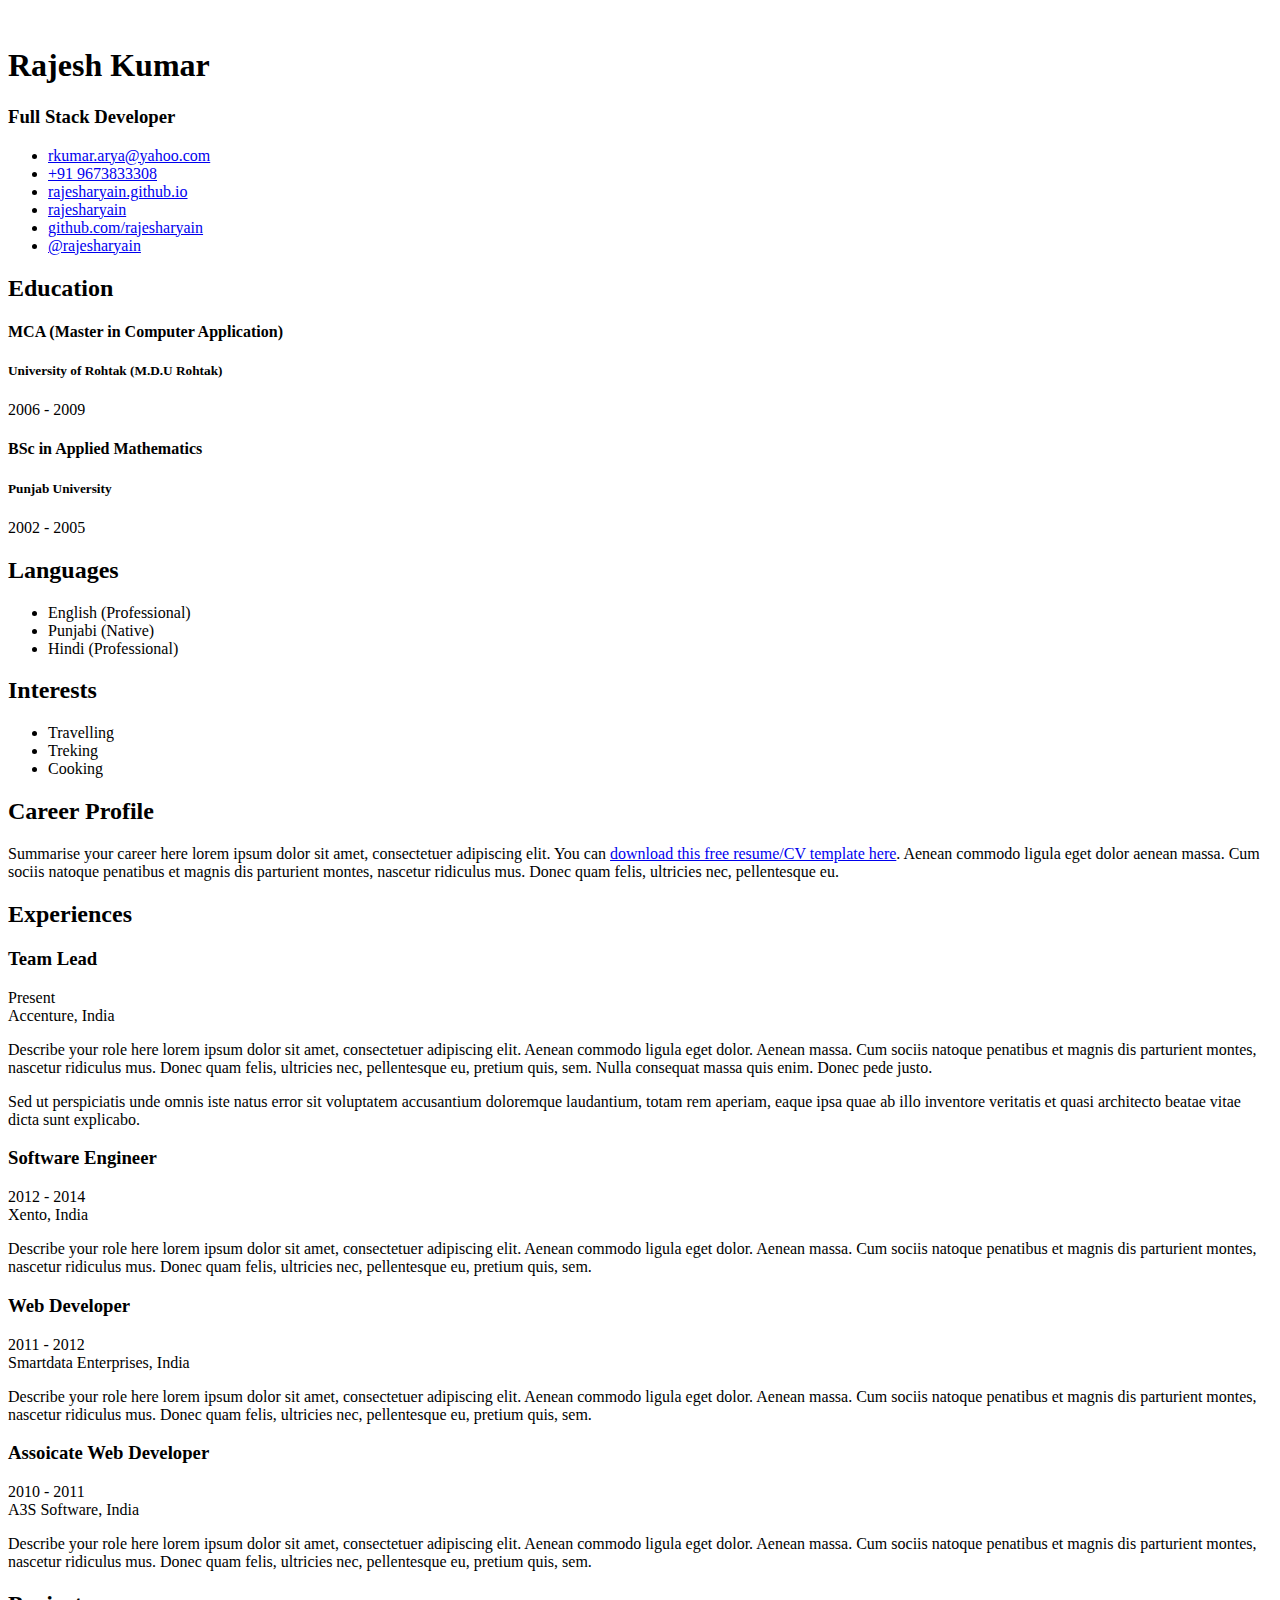
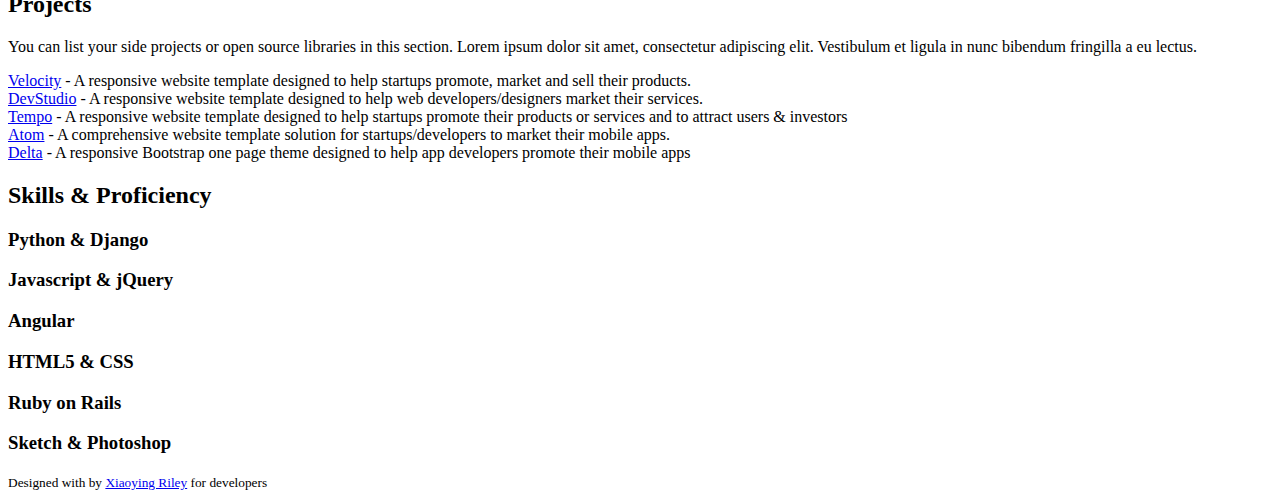
==== index.html @ f0403e8f "Update index.html" ====
<!DOCTYPE html>
<!--[if IE 8]> <html lang="en" class="ie8"> <![endif]-->  
<!--[if IE 9]> <html lang="en" class="ie9"> <![endif]-->  
<!--[if !IE]><!--> <html lang="en"> <!--<![endif]-->  
<head>
    <title>Rajesh Kumar, Resume/CV/Profile</title>
    <!-- Meta -->
    <meta charset="utf-8">
    <meta http-equiv="X-UA-Compatible" content="IE=edge">
    <meta name="viewport" content="width=device-width, initial-scale=1.0">
    <meta name="description" content="Rajesh Kumar Resume/CV Template">
    <meta name="author" content="Xiaoying Riley at 3rd Wave Media">    
    <link rel="shortcut icon" href="favicon.ico">  
    <link href='https://fonts.googleapis.com/css?family=Roboto:400,500,400italic,300italic,300,500italic,700,700italic,900,900italic' rel='stylesheet' type='text/css'>
    <!-- Global CSS -->
    <link rel="stylesheet" href="assets/plugins/bootstrap/css/bootstrap.min.css">   
    <!-- Plugins CSS -->
    <link rel="stylesheet" href="assets/plugins/font-awesome/css/font-awesome.css">
    
    <!-- Theme CSS -->  
    <link id="theme-style" rel="stylesheet" href="assets/css/styles.css">
    <!-- HTML5 shim and Respond.js for IE8 support of HTML5 elements and media queries -->
    <!--[if lt IE 9]>
      <script src="https://oss.maxcdn.com/html5shiv/3.7.2/html5shiv.min.js"></script>
      <script src="https://oss.maxcdn.com/respond/1.4.2/respond.min.js"></script>
    <![endif]-->
</head> 

<body>
    <div class="wrapper">
        <div class="sidebar-wrapper">
            <div class="profile-container">
                <img class="profile" src="assets/images/profile.png" alt="" />
                <h1 class="name">Rajesh Kumar</h1>
                <h3 class="tagline">Full Stack Developer</h3>
            </div><!--//profile-container-->
            
            <div class="contact-container container-block">
                <ul class="list-unstyled contact-list">
                    <li class="email"><i class="fa fa-envelope"></i><a href="mailto: rkumar.arya@yahoomail.com">rkumar.arya@yahoo.com</a></li>
                    <li class="phone"><i class="fa fa-phone"></i><a href="tel:9673833308">+91 9673833308</a></li>
                    <li class="website"><i class="fa fa-globe"></i><a href="https://rajesharyain.github.io/" target="_blank">rajesharyain.github.io</a></li>
                    <li class="linkedin"><i class="fa fa-linkedin"></i><a href="#" target="_blank">rajesharyain</a></li>
                    <li class="github"><i class="fa fa-github"></i><a href="#" target="_blank">github.com/rajesharyain</a></li>
                    <li class="twitter"><i class="fa fa-twitter"></i><a href="#" target="_blank">@rajesharyain</a></li>
                </ul>
            </div><!--//contact-container-->
            <div class="education-container container-block">
                <h2 class="container-block-title">Education</h2>
                <div class="item">
                    <h4 class="degree">MCA (Master in Computer Application)</h4>
                    <h5 class="meta">University of Rohtak (M.D.U Rohtak)</h5>
                    <div class="time">2006 - 2009</div>
                </div><!--//item-->
                <div class="item">
                    <h4 class="degree">BSc in Applied Mathematics</h4>
                    <h5 class="meta">Punjab University</h5>
                    <div class="time">2002 - 2005</div>
                </div><!--//item-->
            </div><!--//education-container-->
            
            <div class="languages-container container-block">
                <h2 class="container-block-title">Languages</h2>
                <ul class="list-unstyled interests-list">
                    <li>English <span class="lang-desc">(Professional)</span></li>
                    <li>Punjabi <span class="lang-desc">(Native)</span></li>
                    <li>Hindi <span class="lang-desc">(Professional)</span></li>
                </ul>
            </div><!--//interests-->
            
            <div class="interests-container container-block">
                <h2 class="container-block-title">Interests</h2>
                <ul class="list-unstyled interests-list">
                    <li>Travelling</li>
                    <li>Treking</li>
                    <li>Cooking</li>
                </ul>
            </div><!--//interests-->
            
        </div><!--//sidebar-wrapper-->
        
        <div class="main-wrapper">
            
            <section class="section summary-section">
                <h2 class="section-title"><i class="fa fa-user"></i>Career Profile</h2>
                <div class="summary">
                    <p>Summarise your career here lorem ipsum dolor sit amet, consectetuer adipiscing elit. You can <a href="http://themes.3rdwavemedia.com/website-templates/orbit-free-resume-cv-template-for-developers/" target="_blank">download this free resume/CV template here</a>. Aenean commodo ligula eget dolor aenean massa. Cum sociis natoque penatibus et magnis dis parturient montes, nascetur ridiculus mus. Donec quam felis, ultricies nec, pellentesque eu.</p>
                </div><!--//summary-->
            </section><!--//section-->
            
            <section class="section experiences-section">
                <h2 class="section-title"><i class="fa fa-briefcase"></i>Experiences</h2>
                
                <div class="item">
                    <div class="meta">
                        <div class="upper-row">
                            <h3 class="job-title">Team Lead</h3>
                            <div class="time"> Present</div>
                        </div><!--//upper-row-->
                        <div class="company">Accenture, India</div>
                    </div><!--//meta-->
                    <div class="details">
                        <p>Describe your role here lorem ipsum dolor sit amet, consectetuer adipiscing elit. Aenean commodo ligula eget dolor. Aenean massa. Cum sociis natoque penatibus et magnis dis parturient montes, nascetur ridiculus mus. Donec quam felis, ultricies nec, pellentesque eu, pretium quis, sem. Nulla consequat massa quis enim. Donec pede justo.</p>  
                        <p>Sed ut perspiciatis unde omnis iste natus error sit voluptatem accusantium doloremque laudantium, totam rem aperiam, eaque ipsa quae ab illo inventore veritatis et quasi architecto beatae vitae dicta sunt explicabo. </p>
                    </div><!--//details-->
                </div><!--//item-->
                
                <div class="item">
                    <div class="meta">
                        <div class="upper-row">
                            <h3 class="job-title">Software Engineer</h3>
                            <div class="time">2012 - 2014</div>
                        </div><!--//upper-row-->
                        <div class="company">Xento, India</div>
                    </div><!--//meta-->
                    <div class="details">
                        <p>Describe your role here lorem ipsum dolor sit amet, consectetuer adipiscing elit. Aenean commodo ligula eget dolor. Aenean massa. Cum sociis natoque penatibus et magnis dis parturient montes, nascetur ridiculus mus. Donec quam felis, ultricies nec, pellentesque eu, pretium quis, sem.</p>  
                        
                    </div><!--//details-->
                </div><!--//item-->
                
                <div class="item">
                    <div class="meta">
                        <div class="upper-row">
                            <h3 class="job-title">Web Developer</h3>
                            <div class="time">2011 - 2012</div>
                        </div><!--//upper-row-->
                        <div class="company">Smartdata Enterprises, India</div>
                    </div><!--//meta-->
                    <div class="details">
                        <p>Describe your role here lorem ipsum dolor sit amet, consectetuer adipiscing elit. Aenean commodo ligula eget dolor. Aenean massa. Cum sociis natoque penatibus et magnis dis parturient montes, nascetur ridiculus mus. Donec quam felis, ultricies nec, pellentesque eu, pretium quis, sem.</p>  
                    </div><!--//details-->
                </div><!--//item-->
                
                <div class="item">
                    <div class="meta">
                        <div class="upper-row">
                            <h3 class="job-title">Assoicate Web Developer</h3>
                            <div class="time">2010 - 2011</div>
                        </div><!--//upper-row-->
                        <div class="company">A3S Software, India</div>
                    </div><!--//meta-->
                    <div class="details">
                        <p>Describe your role here lorem ipsum dolor sit amet, consectetuer adipiscing elit. Aenean commodo ligula eget dolor. Aenean massa. Cum sociis natoque penatibus et magnis dis parturient montes, nascetur ridiculus mus. Donec quam felis, ultricies nec, pellentesque eu, pretium quis, sem.</p>  
                    </div><!--//details-->
                </div><!--//item-->
                
            </section><!--//section-->
            
            <section class="section projects-section">
                <h2 class="section-title"><i class="fa fa-archive"></i>Projects</h2>
                <div class="intro">
                    <p>You can list your side projects or open source libraries in this section. Lorem ipsum dolor sit amet, consectetur adipiscing elit. Vestibulum et ligula in nunc bibendum fringilla a eu lectus.</p>
                </div><!--//intro-->
                <div class="item">
                    <span class="project-title"><a href="#hook">Velocity</a></span> - <span class="project-tagline">A responsive website template designed to help startups promote, market and sell their products.</span>
                    
                </div><!--//item-->
                <div class="item">
                    <span class="project-title"><a href="http://themes.3rdwavemedia.com/website-templates/responsive-bootstrap-theme-web-development-agencies-devstudio/" target="_blank">DevStudio</a></span> - 
                    <span class="project-tagline">A responsive website template designed to help web developers/designers market their services. </span>
                </div><!--//item-->
                <div class="item">
                    <span class="project-title"><a href="http://themes.3rdwavemedia.com/website-templates/responsive-bootstrap-theme-for-startups-tempo/" target="_blank">Tempo</a></span> - <span class="project-tagline">A responsive website template designed to help startups promote their products or services and to attract users &amp; investors</span>
                </div><!--//item-->
                <div class="item">
                    <span class="project-title"><a href="hhttp://themes.3rdwavemedia.com/website-templates/responsive-bootstrap-theme-mobile-apps-atom/" target="_blank">Atom</a></span> - <span class="project-tagline">A comprehensive website template solution for startups/developers to market their mobile apps. </span>
                </div><!--//item-->
                <div class="item">
                    <span class="project-title"><a href="http://themes.3rdwavemedia.com/website-templates/responsive-bootstrap-theme-for-mobile-apps-delta/" target="_blank">Delta</a></span> - <span class="project-tagline">A responsive Bootstrap one page theme designed to help app developers promote their mobile apps</span>
                </div><!--//item-->
            </section><!--//section-->
            
            <section class="skills-section section">
                <h2 class="section-title"><i class="fa fa-rocket"></i>Skills &amp; Proficiency</h2>
                <div class="skillset">        
                    <div class="item">
                        <h3 class="level-title">Python &amp; Django</h3>
                        <div class="level-bar">
                            <div class="level-bar-inner" data-level="98%">
                            </div>                                      
                        </div><!--//level-bar-->                                 
                    </div><!--//item-->
                    
                    <div class="item">
                        <h3 class="level-title">Javascript &amp; jQuery</h3>
                        <div class="level-bar">
                            <div class="level-bar-inner" data-level="98%">
                            </div>                                      
                        </div><!--//level-bar-->                                 
                    </div><!--//item-->
                    
                    <div class="item">
                        <h3 class="level-title">Angular</h3>
                        <div class="level-bar">
                            <div class="level-bar-inner" data-level="98%">
                            </div>                                      
                        </div><!--//level-bar-->                                 
                    </div><!--//item-->
                    
                    
                    <div class="item">
                        <h3 class="level-title">HTML5 &amp; CSS</h3>
                        <div class="level-bar">
                            <div class="level-bar-inner" data-level="95%">
                            </div>                                      
                        </div><!--//level-bar-->                                 
                    </div><!--//item-->
                    
                    <div class="item">
                        <h3 class="level-title">Ruby on Rails</h3>
                        <div class="level-bar">
                            <div class="level-bar-inner" data-level="85%">
                            </div>                                      
                        </div><!--//level-bar-->                                 
                    </div><!--//item-->
                    
                    <div class="item">
                        <h3 class="level-title">Sketch &amp; Photoshop</h3>
                        <div class="level-bar">
                            <div class="level-bar-inner" data-level="60%">
                            </div>                                      
                        </div><!--//level-bar-->                                 
                    </div><!--//item-->
                    
                </div>  
            </section><!--//skills-section-->
            
        </div><!--//main-body-->
    </div>
 
    <footer class="footer">
        <div class="text-center">
                <!--/* This template is released under the Creative Commons Attribution 3.0 License. Please keep the attribution link below when using for your own project. Thank you for your support. :) If you'd like to use the template without the attribution, you can check out other license options via our website: themes.3rdwavemedia.com */-->
                <small class="copyright">Designed with <i class="fa fa-heart"></i> by <a href="http://themes.3rdwavemedia.com" target="_blank">Xiaoying Riley</a> for developers</small>
        </div><!--//container-->
    </footer><!--//footer-->
 
    <!-- Javascript -->          
    <script type="text/javascript" src="assets/plugins/jquery-1.11.3.min.js"></script>
    <script type="text/javascript" src="assets/plugins/bootstrap/js/bootstrap.min.js"></script>    
    <!-- custom js -->
    <script type="text/javascript" src="assets/js/main.js"></script>            
</body>
</html>
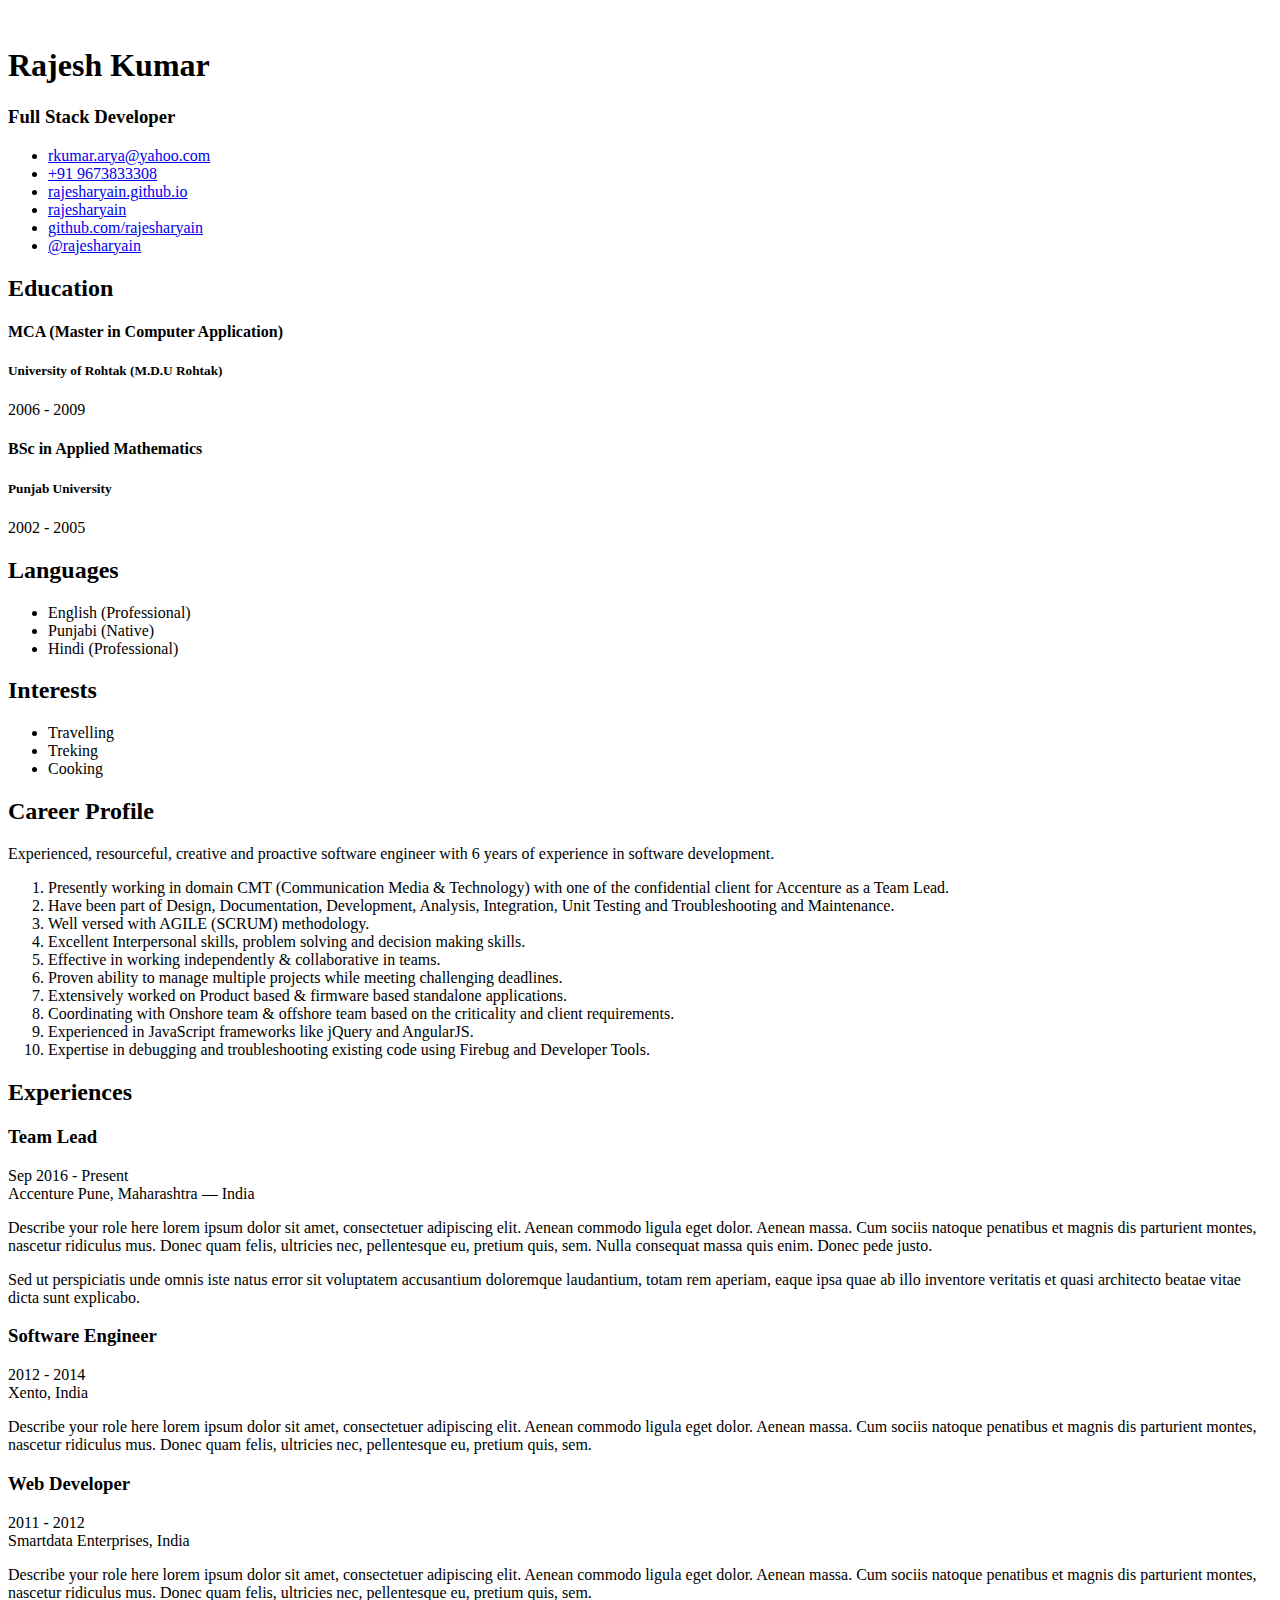
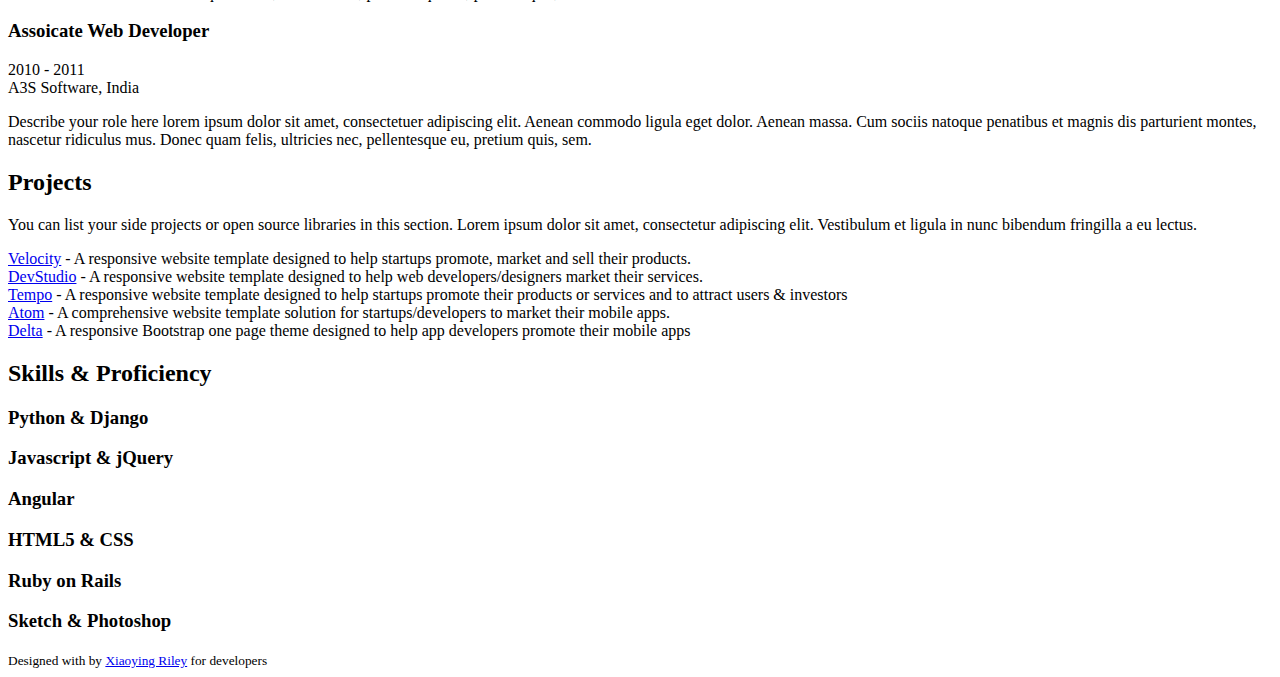
==== commit 9cbd6c3e: "Update index.html" ====
--- a/index.html
+++ b/index.html
@@ -84,7 +84,22 @@
             <section class="section summary-section">
                 <h2 class="section-title"><i class="fa fa-user"></i>Career Profile</h2>
                 <div class="summary">
-                    <p>Summarise your career here lorem ipsum dolor sit amet, consectetuer adipiscing elit. You can <a href="http://themes.3rdwavemedia.com/website-templates/orbit-free-resume-cv-template-for-developers/" target="_blank">download this free resume/CV template here</a>. Aenean commodo ligula eget dolor aenean massa. Cum sociis natoque penatibus et magnis dis parturient montes, nascetur ridiculus mus. Donec quam felis, ultricies nec, pellentesque eu.</p>
+                    <p>Experienced, resourceful, creative and proactive software engineer with 6 years of experience in software development.</p>
+                    <ol>
+                        
+                       <li> Presently working in domain CMT (Communication Media & Technology) with one of the confidential client for Accenture as a Team Lead.</li>
+                        <li>Have been part of Design, Documentation, Development, Analysis, Integration, Unit Testing and Troubleshooting and Maintenance.</li>
+                        <li>Well versed with AGILE (SCRUM) methodology.</li>
+                        <li>Excellent Interpersonal skills, problem solving and decision making skills.</li>
+                        <li>Effective in working independently & collaborative in teams.</li>
+                        <li>Proven ability to manage multiple projects while meeting challenging deadlines.</li>
+                        <li>Extensively worked on Product based & firmware based standalone applications.</li>
+                        <li>Coordinating with Onshore team & offshore team based on the criticality and client requirements.</li>
+                        <li>Experienced in JavaScript frameworks like jQuery and AngularJS.</li>
+                        <li>Expertise in debugging and troubleshooting existing code using Firebug and Developer Tools.</li>
+
+                    </ol>
+                    
                 </div><!--//summary-->
             </section><!--//section-->
             
@@ -95,9 +110,9 @@
                     <div class="meta">
                         <div class="upper-row">
                             <h3 class="job-title">Team Lead</h3>
-                            <div class="time"> Present</div>
-                        </div><!--//upper-row-->
-                        <div class="company">Accenture, India</div>
+                            <div class="time"> Sep 2016 - Present</div>
+                        </div><!--//upper-row-->
+                        <div class="company">Accenture Pune, Maharashtra — India</div>
                     </div><!--//meta-->
                     <div class="details">
                         <p>Describe your role here lorem ipsum dolor sit amet, consectetuer adipiscing elit. Aenean commodo ligula eget dolor. Aenean massa. Cum sociis natoque penatibus et magnis dis parturient montes, nascetur ridiculus mus. Donec quam felis, ultricies nec, pellentesque eu, pretium quis, sem. Nulla consequat massa quis enim. Donec pede justo.</p>  
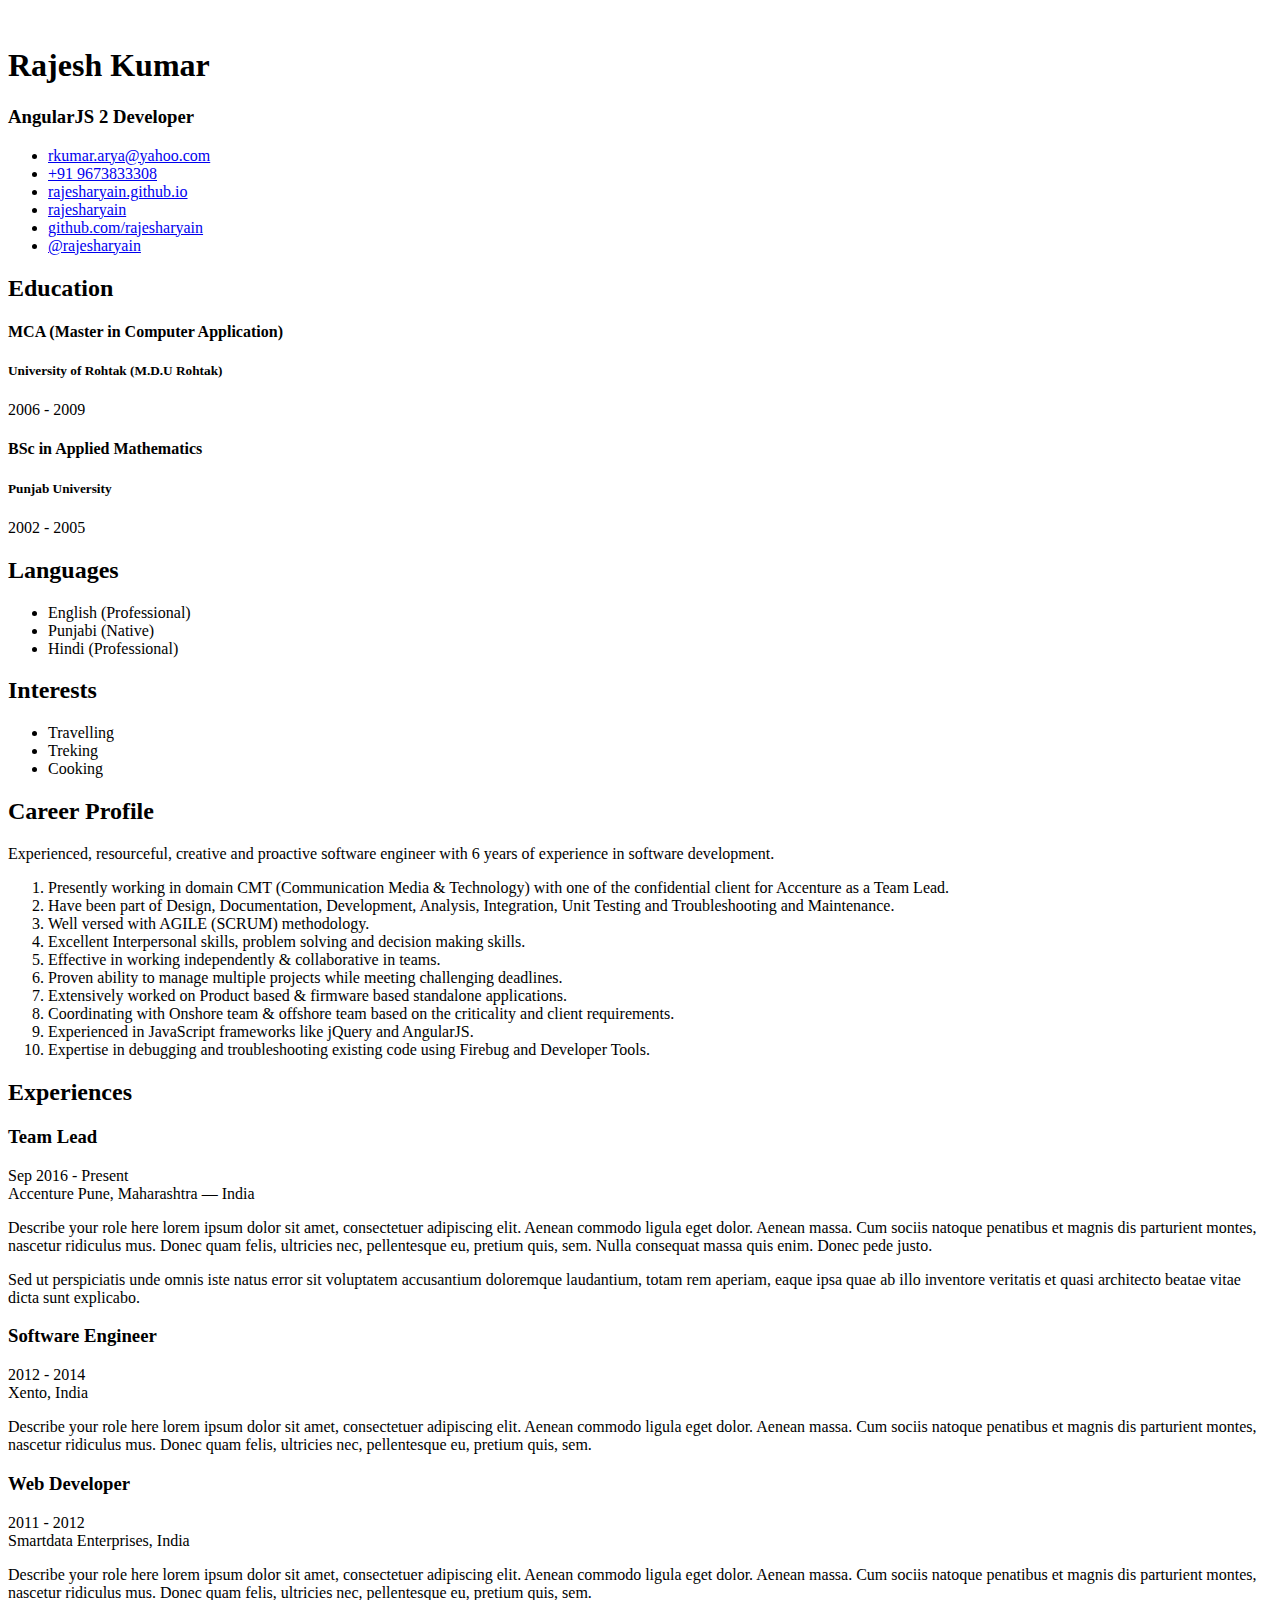
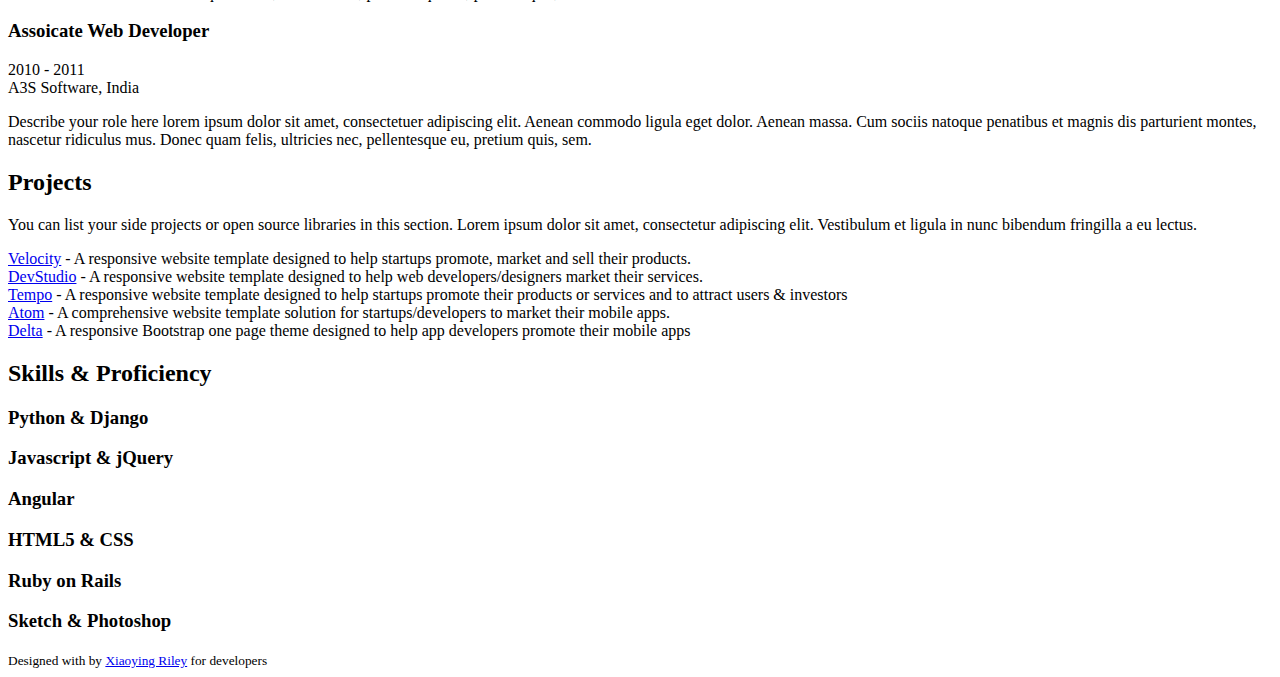
==== commit cda3c463: "first commit" ====
--- a/index.html
+++ b/index.html
@@ -32,7 +32,7 @@
             <div class="profile-container">
                 <img class="profile" src="assets/images/profile.png" alt="" />
                 <h1 class="name">Rajesh Kumar</h1>
-                <h3 class="tagline">Full Stack Developer</h3>
+                <h3 class="tagline">AngularJS 2 Developer</h3>
             </div><!--//profile-container-->
             
             <div class="contact-container container-block">
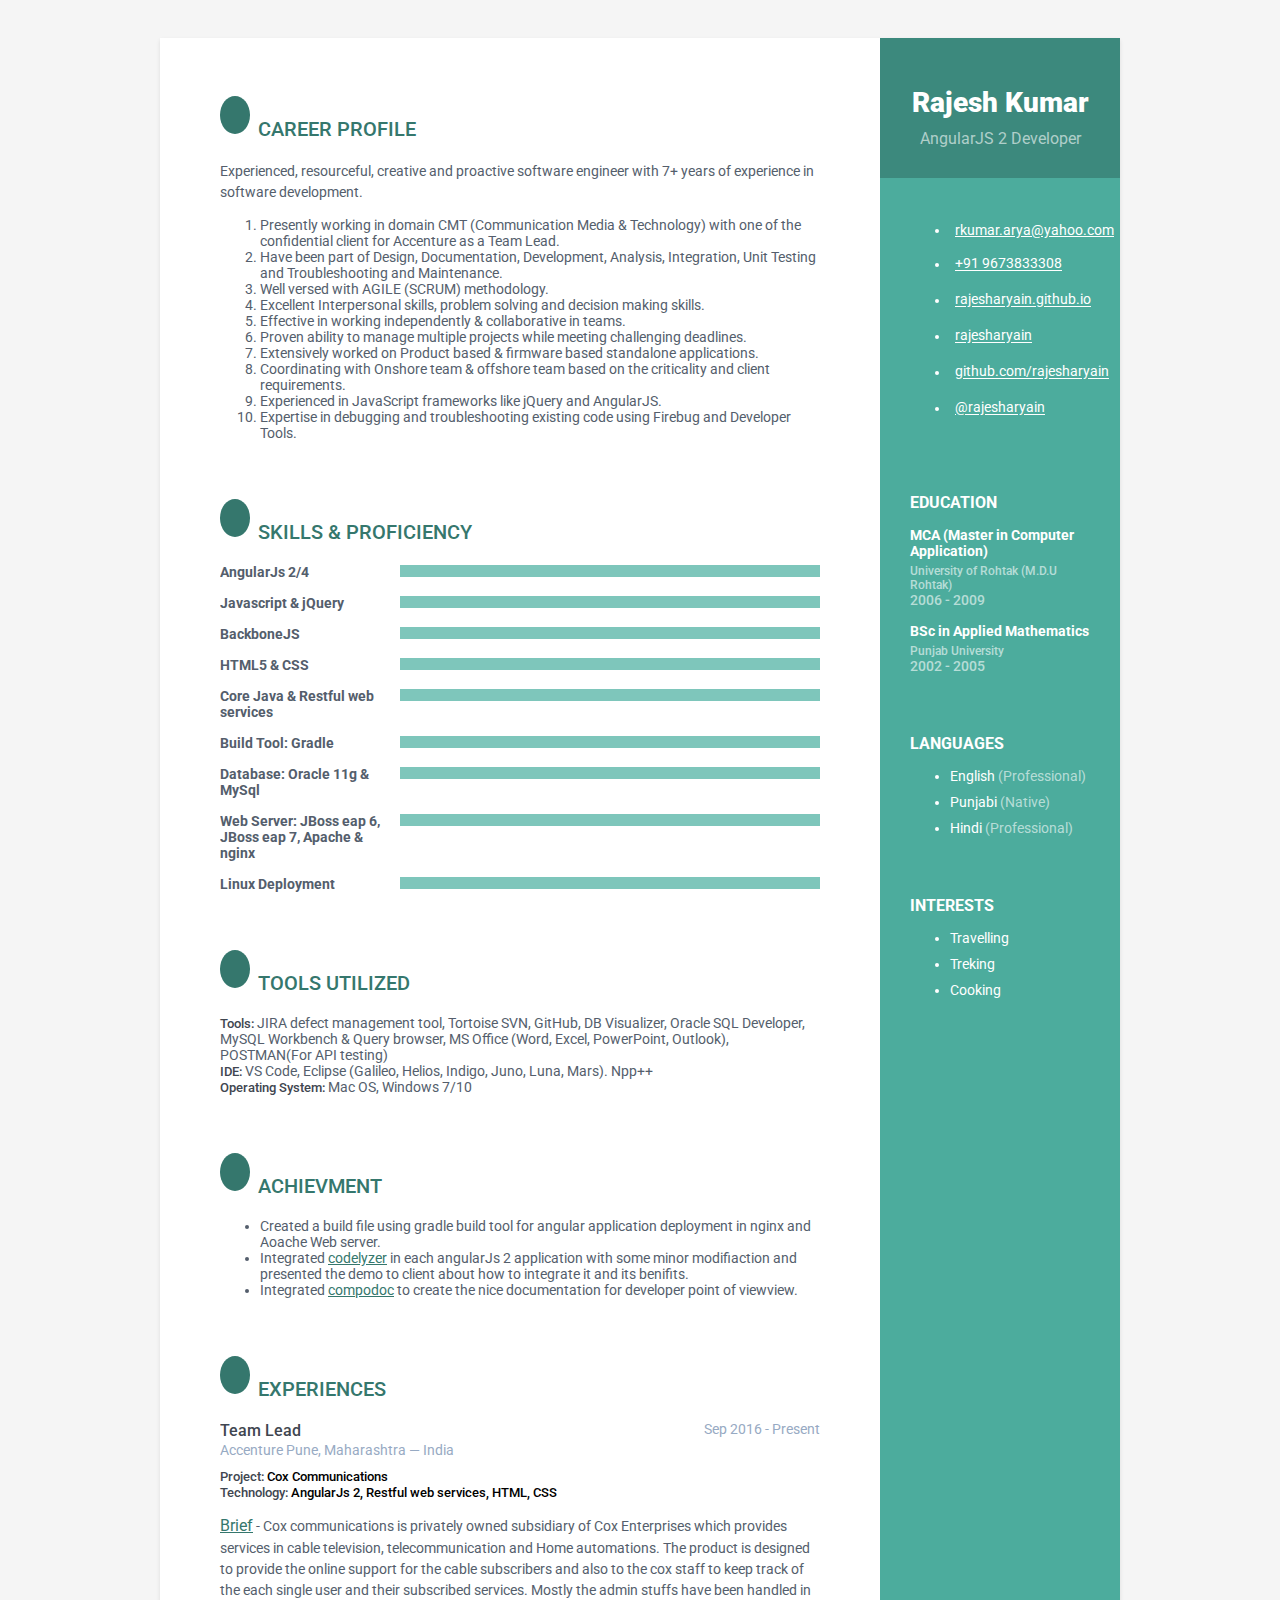
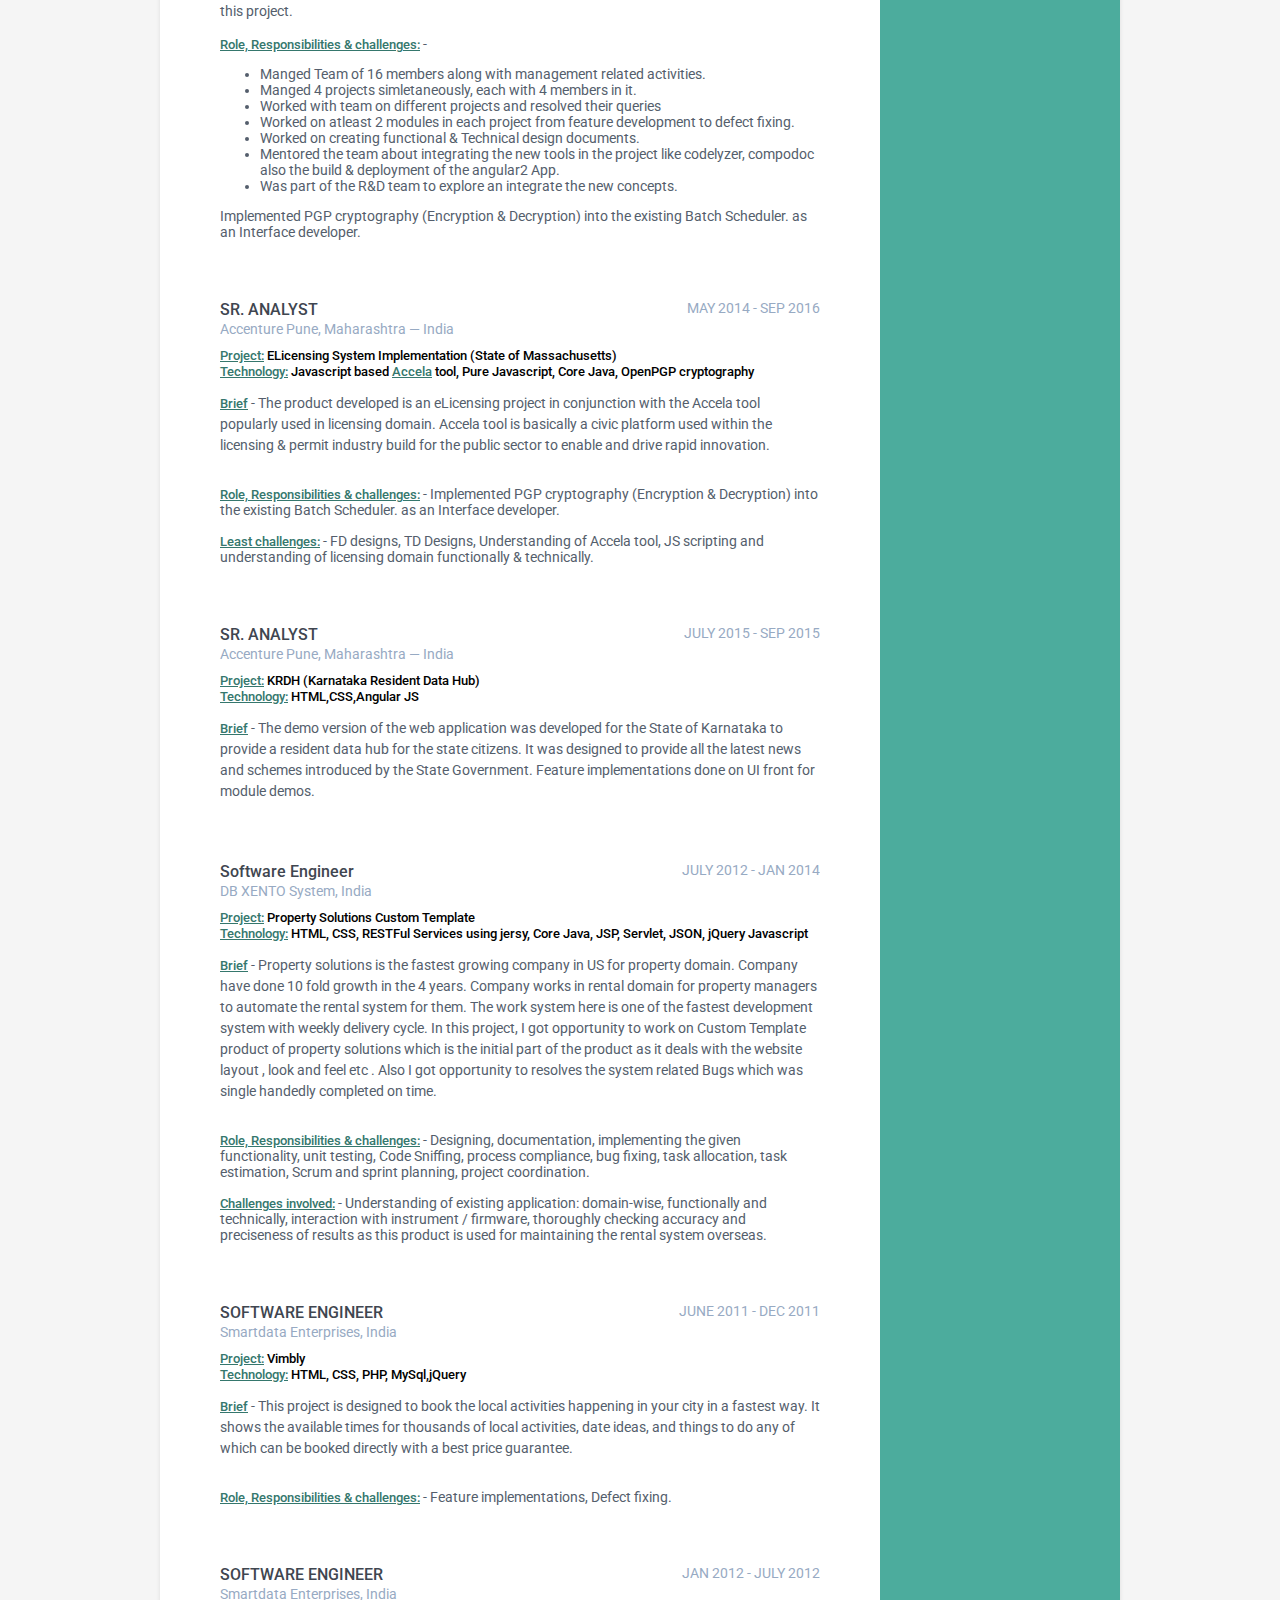
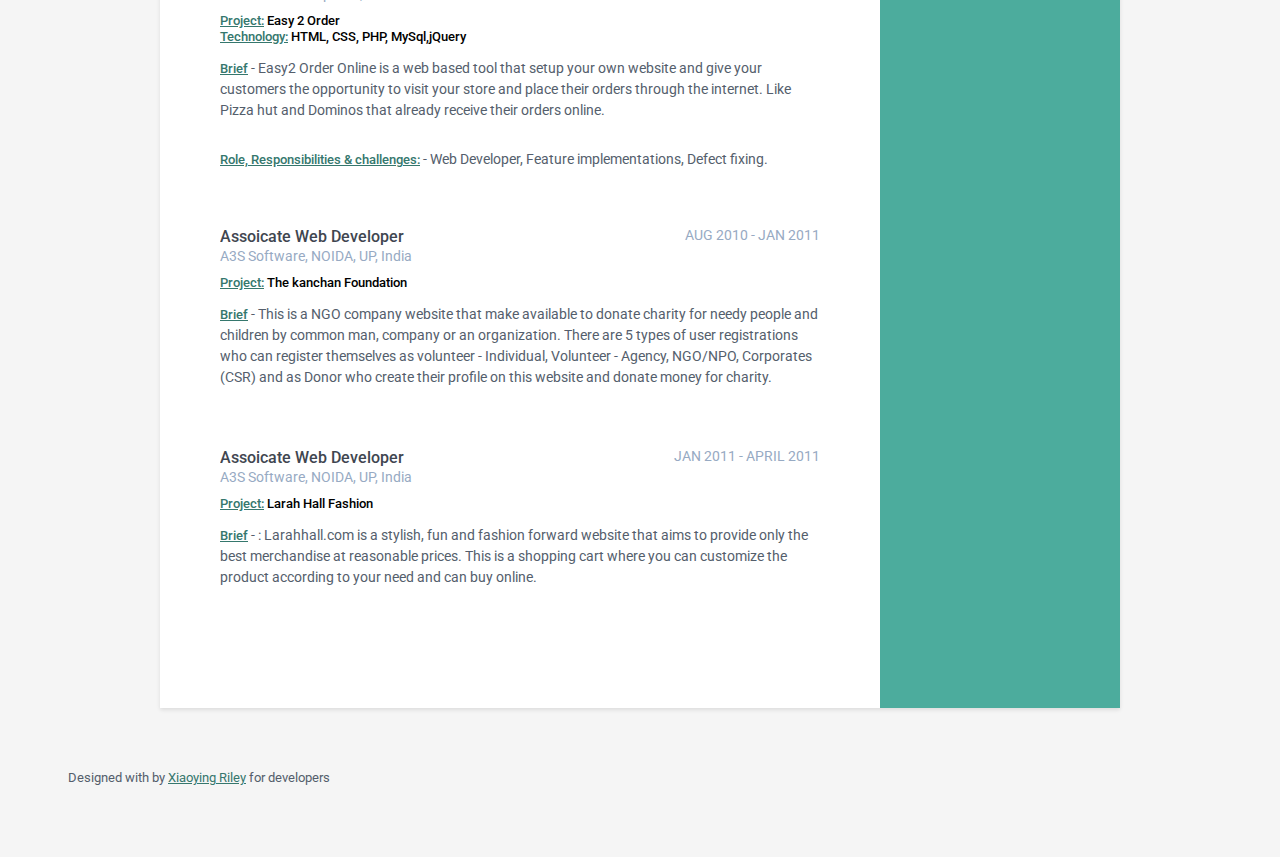
==== commit b0400f8c: "second commit" ====
--- a/index.html
+++ b/index.html
@@ -18,7 +18,7 @@
     <link rel="stylesheet" href="assets/plugins/font-awesome/css/font-awesome.css">
     
     <!-- Theme CSS -->  
-    <link id="theme-style" rel="stylesheet" href="assets/css/styles.css">
+    <link id="theme-style" rel="stylesheet" href="assets/css/styles-2.css">
     <!-- HTML5 shim and Respond.js for IE8 support of HTML5 elements and media queries -->
     <!--[if lt IE 9]>
       <script src="https://oss.maxcdn.com/html5shiv/3.7.2/html5shiv.min.js"></script>
@@ -84,7 +84,7 @@
             <section class="section summary-section">
                 <h2 class="section-title"><i class="fa fa-user"></i>Career Profile</h2>
                 <div class="summary">
-                    <p>Experienced, resourceful, creative and proactive software engineer with 6 years of experience in software development.</p>
+                    <p>Experienced, resourceful, creative and proactive software engineer with 7+ years of experience in software development.</p>
                     <ol>
                         
                        <li> Presently working in domain CMT (Communication Media & Technology) with one of the confidential client for Accenture as a Team Lead.</li>
@@ -103,6 +103,114 @@
                 </div><!--//summary-->
             </section><!--//section-->
             
+			
+			<section class="skills-section section">
+                <h2 class="section-title"><i class="fa fa-rocket"></i>Skills &amp; Proficiency</h2>
+                <div class="skillset">        
+                    <div class="item">
+                        <h3 class="level-title">AngularJs 2/4</h3>
+                        <div class="level-bar">
+                            <div class="level-bar-inner" data-level="98%">
+                            </div>                                      
+                        </div><!--//level-bar-->                                 
+                    </div><!--//item-->
+                    
+                    <div class="item">
+                        <h3 class="level-title">Javascript &amp; jQuery</h3>
+                        <div class="level-bar">
+                            <div class="level-bar-inner" data-level="98%">
+                            </div>                                      
+                        </div><!--//level-bar-->                                 
+                    </div><!--//item-->
+                    
+                    <div class="item">
+                        <h3 class="level-title">BackboneJS</h3>
+                        <div class="level-bar">
+                            <div class="level-bar-inner" data-level="60%">
+                            </div>                                      
+                        </div><!--//level-bar-->                                 
+                    </div><!--//item-->
+                    
+                    
+                    <div class="item">
+                        <h3 class="level-title">HTML5 &amp; CSS</h3>
+                        <div class="level-bar">
+                            <div class="level-bar-inner" data-level="85%">
+                            </div>                                      
+                        </div><!--//level-bar-->                                 
+                    </div><!--//item-->
+                    
+                    <div class="item">
+                        <h3 class="level-title">Core Java &amp; Restful web services</h3>
+                        <div class="level-bar">
+                            <div class="level-bar-inner" data-level="85%">
+                            </div>                                      
+                        </div><!--//level-bar-->                                 
+                    </div><!--//item-->
+                    
+                    <div class="item">
+                        <h3 class="level-title">Build Tool: Gradle</h3>
+                        <div class="level-bar">
+                            <div class="level-bar-inner" data-level="80%">
+                            </div>                                      
+                        </div><!--//level-bar-->                                 
+                    </div><!--//item-->
+					  <div class="item">
+                        <h3 class="level-title">Database: Oracle 11g &amp; MySql</h3>
+                        <div class="level-bar">
+                            <div class="level-bar-inner" data-level="80%">
+                            </div>                                      
+                        </div><!--//level-bar-->                                 
+                    </div><!--//item-->
+					
+					 <div class="item">
+                        <h3 class="level-title">Web Server: JBoss eap 6, JBoss eap 7, Apache & nginx</h3>
+                        <div class="level-bar">
+                            <div class="level-bar-inner" data-level="80%">
+                            </div>                                      
+                        </div><!--//level-bar-->                                 
+                    </div><!--//item-->
+					
+					 <div class="item">
+                        <h3 class="level-title">Linux Deployment</h3>
+                        <div class="level-bar">
+                            <div class="level-bar-inner" data-level="80%">
+                            </div>                                      
+                        </div><!--//level-bar-->                                 
+                    </div><!--//item-->
+                    
+                </div>  
+            </section><!--//skills-section-->
+			
+			<section class="section experiences-section">
+            <h2 class="section-title"><i class="fa fa-briefcase"></i>Tools Utilized</h2>
+			<div class="intro">
+			<span class="exp-title ">Tools: </span> <span class="">JIRA defect management tool, Tortoise SVN, GitHub, DB Visualizer, Oracle SQL Developer, MySQL Workbench & Query browser, MS Office (Word, Excel, PowerPoint, Outlook), POSTMAN(For API testing)</span>
+			</div>
+			<div class="intro">
+			<span class="exp-title ">IDE: </span> <span class="">VS Code, Eclipse (Galileo, Helios, Indigo, Juno, Luna, Mars). Npp++</span>
+			</div>
+			<div class="intro">
+			<span class="exp-title ">Operating System: </span> <span class="">Mac OS, Windows 7/10</span>
+				</div>
+			</section>
+			
+			<section class="section experiences-section">
+				<h2 class="section-title"><i class="fa fa-briefcase"></i>Achievment</h2>
+				<ul>
+					<li>
+						Created a build file using gradle build tool for angular application deployment in nginx and Aoache Web server.
+					</li>
+					<li>
+						Integrated <a href="http://codelyzer.com/">codelyzer</a> in each angularJs 2 application with some minor modifiaction and presented the demo to client about how to integrate it and its benifits.
+					</li>
+					<li>
+						Integrated <a href="https://www.npmjs.com/package/compodoc">compodoc</a> to create the nice documentation for developer point of viewview.
+					</li>
+				</ul>
+					
+			</section>
+			
             <section class="section experiences-section">
                 <h2 class="section-title"><i class="fa fa-briefcase"></i>Experiences</h2>
                 
@@ -115,21 +223,101 @@
                         <div class="company">Accenture Pune, Maharashtra — India</div>
                     </div><!--//meta-->
                     <div class="details">
-                        <p>Describe your role here lorem ipsum dolor sit amet, consectetuer adipiscing elit. Aenean commodo ligula eget dolor. Aenean massa. Cum sociis natoque penatibus et magnis dis parturient montes, nascetur ridiculus mus. Donec quam felis, ultricies nec, pellentesque eu, pretium quis, sem. Nulla consequat massa quis enim. Donec pede justo.</p>  
-                        <p>Sed ut perspiciatis unde omnis iste natus error sit voluptatem accusantium doloremque laudantium, totam rem aperiam, eaque ipsa quae ab illo inventore veritatis et quasi architecto beatae vitae dicta sunt explicabo. </p>
+					<section class="section projects-section">
+						<span class="exp-title">Project:</span> <span class="exp-intro">Cox Communications</span>
+						<div class="intro">
+						<span class="exp-title ">Technology:</span> <span class="exp-intro">AngularJs 2, Restful web services, HTML, CSS</span>
+							<p><span class="project-title"><a href="#hook">Brief</a></span> - Cox communications is privately owned subsidiary of Cox Enterprises which provides services in cable television, telecommunication and Home automations. The product is designed to provide the online support for the cable subscribers and also to the cox staff to keep track of the each single user and their subscribed services. Mostly the admin stuffs have been handled in this project.</p>
+							<div class="item">
+								<span class="exp-title "><a href="#hook">Role, Responsibilities & challenges:</a></span> - <span class="project-tagline">
+								<ul>
+									<li>Manged Team of 16 members along with management related activities.</li>
+									<li>Manged 4 projects simletaneously, each with 4 members in it.</li>
+									<li>Worked with team on different projects and resolved their queries</li>
+									<li>Worked on atleast 2 modules in each project from feature development to defect fixing.</li>
+									<li>Worked on creating functional & Technical design documents.</li>
+									<li>Mentored the team about integrating the new tools in the project like codelyzer, compodoc also the build & deployment of the angular2 App.</li>
+									<li>Was part of the R&D team to explore an integrate the new concepts.</li>
+									
+								</ul>
+								Implemented PGP cryptography (Encryption & Decryption) into the existing Batch Scheduler. as an Interface developer.</span>
+							</div><!--//item-->
+							
+						</div><!--//intro-->
+						<!-- <div class="item">
+							<span class="project-title"><a href="#hook">Velocity</a></span> - <span class="project-tagline">A responsive website template designed to help startups promote, market and sell their products.</span>
+						</div> --><!--//item-->
+					</section><!--//section-->
+                    </div><!--//details-->
+                </div><!--//item-->
+				
+				 <div class="item">
+                    <div class="meta">
+                        <div class="upper-row">
+                            <h3 class="job-title">SR. ANALYST</h3>
+                            <div class="time"> MAY 2014 - SEP 2016</div>
+                        </div><!--//upper-row-->
+                        <div class="company">Accenture Pune, Maharashtra — India</div>
+                    </div><!--//meta-->
+                    <div class="details">
+					<section class="section projects-section">
+						<span class="exp-title"><a href="#hook">Project:</a></span> <span class="exp-intro">ELicensing System Implementation (State of Massachusetts)</span>
+						<div class="intro">
+						<span class="exp-title "><a href="#hook">Technology:</a></span> <span class="exp-intro">Javascript based <a href="https://www.accela.com/">Accela</a> tool, Pure Javascript, Core Java, OpenPGP cryptography</span>
+							<p><span class="exp-title "><a href="#hook">Brief</a></span> - The product developed is an eLicensing project in conjunction with the Accela tool popularly used in licensing domain. Accela tool is basically a civic platform used within the licensing & permit industry build for the public sector to enable and drive rapid innovation.</p>
+						</div><!--//intro-->
+						<div class="item">
+							<span class="exp-title "><a href="#hook">Role, Responsibilities & challenges:</a></span> - <span class="project-tagline">Implemented PGP cryptography (Encryption & Decryption) into the existing Batch Scheduler. as an Interface developer.</span>
+						</div><!--//item-->
+						<div class="item">
+							<span class="exp-title "><a href="#hook">Least challenges:</a></span> - <span class="project-tagline">FD designs, TD Designs, Understanding of Accela tool, JS scripting and understanding of licensing domain functionally & technically.</span>
+						</div>
+					</section><!--//section-->
                     </div><!--//details-->
                 </div><!--//item-->
                 
+				<div class="item">
+                    <div class="meta">
+                        <div class="upper-row">
+                            <h3 class="job-title">SR. ANALYST</h3>
+                            <div class="time"> JULY 2015 - SEP 2015</div>
+                        </div><!--//upper-row-->
+                        <div class="company">Accenture Pune, Maharashtra — India</div>
+                    </div><!--//meta-->
+                    <div class="details">
+					<section class="section projects-section">
+						<span class="exp-title"><a href="#hook">Project:</a></span> <span class="exp-intro">KRDH (Karnataka Resident Data Hub)</span>
+						<div class="intro">
+						<span class="exp-title "><a href="#hook">Technology:</a></span> <span class="exp-intro">HTML,CSS,Angular JS</span>
+							<p><span class="exp-title "><a href="#hook">Brief</a></span> - The demo version of the web application was developed for the State of Karnataka to provide a resident data hub for the state citizens. It was designed to provide all the latest news and schemes introduced by the State Government. Feature implementations done on UI front for module demos.</p>
+						</div><!--//intro-->
+					</section><!--//section-->
+                    </div><!--//details-->
+                </div><!--//item-->
+                
+				
                 <div class="item">
                     <div class="meta">
                         <div class="upper-row">
                             <h3 class="job-title">Software Engineer</h3>
-                            <div class="time">2012 - 2014</div>
-                        </div><!--//upper-row-->
-                        <div class="company">Xento, India</div>
-                    </div><!--//meta-->
-                    <div class="details">
-                        <p>Describe your role here lorem ipsum dolor sit amet, consectetuer adipiscing elit. Aenean commodo ligula eget dolor. Aenean massa. Cum sociis natoque penatibus et magnis dis parturient montes, nascetur ridiculus mus. Donec quam felis, ultricies nec, pellentesque eu, pretium quis, sem.</p>  
+                            <div class="time">JULY 2012 - JAN 2014</div>
+                        </div><!--//upper-row-->
+                        <div class="company">DB XENTO System, India</div>
+                    </div><!--//meta-->
+                    <div class="details">
+                       <section class="section projects-section">
+						<span class="exp-title"><a href="#hook">Project:</a></span> <span class="exp-intro">Property Solutions Custom Template</span>
+						<div class="intro">
+						<span class="exp-title "><a href="#hook">Technology:</a></span> <span class="exp-intro">HTML, CSS, RESTFul Services using jersy, Core Java, JSP, Servlet, JSON, jQuery Javascript</span>
+							<p><span class="exp-title "><a href="#hook">Brief</a></span> - Property solutions is the fastest growing company in US for property domain. Company have done 10 fold growth in the 4 years. Company works in rental domain for property managers to automate the rental system for them. The work system here is one of the fastest development system with weekly delivery cycle. In this project, I got opportunity to work on Custom Template product of property solutions which is the initial part of the product as it deals with the website layout , look and feel etc . Also I got opportunity to resolves the system related Bugs which was single handedly completed on time.</p>
+						</div><!--//intro-->
+						<div class="item">
+							<span class="exp-title "><a href="#hook">Role, Responsibilities & challenges:</a></span> - <span class="project-tagline">Designing, documentation, implementing the given functionality, unit testing, Code Sniffing, process compliance, bug fixing, task allocation, task estimation, Scrum and sprint planning, project coordination.</span>
+						</div><!--//item-->
+						<div class="item">
+							<span class="exp-title "><a href="#hook">Challenges involved:</a></span> - <span class="project-tagline">Understanding of existing application: domain-wise, functionally and technically, interaction with instrument / firmware, thoroughly checking accuracy and preciseness of results as this product is used for maintaining the rental system overseas.</span>
+						</div>
+					</section>  
                         
                     </div><!--//details-->
                 </div><!--//item-->
@@ -137,109 +325,92 @@
                 <div class="item">
                     <div class="meta">
                         <div class="upper-row">
-                            <h3 class="job-title">Web Developer</h3>
-                            <div class="time">2011 - 2012</div>
+                            <h3 class="job-title">SOFTWARE ENGINEER</h3>
+                            <div class="time">JUNE 2011 - DEC 2011</div>
                         </div><!--//upper-row-->
                         <div class="company">Smartdata Enterprises, India</div>
                     </div><!--//meta-->
                     <div class="details">
-                        <p>Describe your role here lorem ipsum dolor sit amet, consectetuer adipiscing elit. Aenean commodo ligula eget dolor. Aenean massa. Cum sociis natoque penatibus et magnis dis parturient montes, nascetur ridiculus mus. Donec quam felis, ultricies nec, pellentesque eu, pretium quis, sem.</p>  
-                    </div><!--//details-->
-                </div><!--//item-->
-                
+                        <section class="section projects-section">
+						<span class="exp-title"><a href="#hook">Project:</a></span> <span class="exp-intro">Vimbly</span>
+						<div class="intro">
+						<span class="exp-title "><a href="#hook">Technology:</a></span> <span class="exp-intro">HTML, CSS, PHP, MySql,jQuery</span>
+							<p><span class="exp-title "><a href="#hook">Brief</a></span> - This project is designed to book the local activities happening in your city in a fastest way. It shows the available times for thousands of local activities, date ideas, and things to do any of which can be booked directly with a best price guarantee.</p>
+						</div><!--//intro-->
+						<div class="item">
+							<span class="exp-title "><a href="#hook">Role, Responsibilities & challenges:</a></span> - <span class="project-tagline">Feature implementations, Defect fixing.</span>
+						</div><!--//item-->
+					</section>  
+                    </div><!--//details-->
+                </div><!--//item-->
+               
+				<div class="item">
+                    <div class="meta">
+                        <div class="upper-row">
+                            <h3 class="job-title">SOFTWARE ENGINEER</h3>
+                            <div class="time">JAN 2012 - JULY 2012</div>
+                        </div><!--//upper-row-->
+                        <div class="company">Smartdata Enterprises, India</div>
+                    </div><!--//meta-->
+                    <div class="details">
+                        <section class="section projects-section">
+						<span class="exp-title"><a href="#hook">Project:</a></span> <span class="exp-intro">Easy 2 Order</span>
+						<div class="intro">
+						<span class="exp-title "><a href="#hook">Technology:</a></span> <span class="exp-intro">HTML, CSS, PHP, MySql,jQuery</span>
+							<p><span class="exp-title "><a href="#hook">Brief</a></span> - Easy2 Order Online is a web based tool that setup your own website and give your customers the opportunity to visit your store and place their orders through the internet. Like Pizza hut and Dominos that already receive their orders online.</p>
+						</div><!--//intro-->
+						<div class="item">
+							<span class="exp-title "><a href="#hook">Role, Responsibilities & challenges:</a></span> - <span class="project-tagline">Web Developer, Feature implementations, Defect fixing.</span>
+						</div><!--//item-->
+					</section>  
+                    </div><!--//details-->
+                </div><!--//item-->
+			   
                 <div class="item">
                     <div class="meta">
                         <div class="upper-row">
                             <h3 class="job-title">Assoicate Web Developer</h3>
-                            <div class="time">2010 - 2011</div>
-                        </div><!--//upper-row-->
-                        <div class="company">A3S Software, India</div>
-                    </div><!--//meta-->
-                    <div class="details">
-                        <p>Describe your role here lorem ipsum dolor sit amet, consectetuer adipiscing elit. Aenean commodo ligula eget dolor. Aenean massa. Cum sociis natoque penatibus et magnis dis parturient montes, nascetur ridiculus mus. Donec quam felis, ultricies nec, pellentesque eu, pretium quis, sem.</p>  
+                            <div class="time">AUG 2010 - JAN 2011</div>
+                        </div><!--//upper-row-->
+                        <div class="company">A3S Software, NOIDA, UP, India</div>
+                    </div><!--//meta-->
+                    <div class="details">
+                         <section class="section projects-section">
+						<span class="exp-title"><a href="#hook">Project:</a></span> <span class="exp-intro">The kanchan Foundation</span>
+						<div class="intro">
+						
+							<p><span class="exp-title "><a href="#hook">Brief</a></span> - This is a NGO company website that make available to donate charity for needy people and children by common man, company or an organization. There are 5 types of user registrations who can register themselves as volunteer - Individual, Volunteer - Agency, NGO/NPO, Corporates (CSR) and as Donor who create their profile on this website and donate money for charity.</p>
+						</div><!--//intro-->
+						
+					</section>   
+                    </div><!--//details-->
+                </div><!--//item-->
+				
+				    <div class="item">
+                    <div class="meta">
+                        <div class="upper-row">
+                            <h3 class="job-title">Assoicate Web Developer</h3>
+                            <div class="time">JAN 2011 - APRIL 2011</div>
+                        </div><!--//upper-row-->
+                        <div class="company">A3S Software, NOIDA, UP, India</div>
+                    </div><!--//meta-->
+                    <div class="details">
+                         <section class="section projects-section">
+						<span class="exp-title"><a href="#hook">Project:</a></span> <span class="exp-intro">Larah Hall Fashion</span>
+						<div class="intro">
+							<p><span class="exp-title "><a href="#hook">Brief</a></span> - : Larahhall.com is a stylish, fun and fashion forward website that aims to provide only the best merchandise at reasonable prices.
+							This is a shopping cart where you can customize the product according to your need and can buy online.
+							</p>
+						</div><!--//intro-->
+						
+					</section>   
                     </div><!--//details-->
                 </div><!--//item-->
                 
             </section><!--//section-->
             
-            <section class="section projects-section">
-                <h2 class="section-title"><i class="fa fa-archive"></i>Projects</h2>
-                <div class="intro">
-                    <p>You can list your side projects or open source libraries in this section. Lorem ipsum dolor sit amet, consectetur adipiscing elit. Vestibulum et ligula in nunc bibendum fringilla a eu lectus.</p>
-                </div><!--//intro-->
-                <div class="item">
-                    <span class="project-title"><a href="#hook">Velocity</a></span> - <span class="project-tagline">A responsive website template designed to help startups promote, market and sell their products.</span>
-                    
-                </div><!--//item-->
-                <div class="item">
-                    <span class="project-title"><a href="http://themes.3rdwavemedia.com/website-templates/responsive-bootstrap-theme-web-development-agencies-devstudio/" target="_blank">DevStudio</a></span> - 
-                    <span class="project-tagline">A responsive website template designed to help web developers/designers market their services. </span>
-                </div><!--//item-->
-                <div class="item">
-                    <span class="project-title"><a href="http://themes.3rdwavemedia.com/website-templates/responsive-bootstrap-theme-for-startups-tempo/" target="_blank">Tempo</a></span> - <span class="project-tagline">A responsive website template designed to help startups promote their products or services and to attract users &amp; investors</span>
-                </div><!--//item-->
-                <div class="item">
-                    <span class="project-title"><a href="hhttp://themes.3rdwavemedia.com/website-templates/responsive-bootstrap-theme-mobile-apps-atom/" target="_blank">Atom</a></span> - <span class="project-tagline">A comprehensive website template solution for startups/developers to market their mobile apps. </span>
-                </div><!--//item-->
-                <div class="item">
-                    <span class="project-title"><a href="http://themes.3rdwavemedia.com/website-templates/responsive-bootstrap-theme-for-mobile-apps-delta/" target="_blank">Delta</a></span> - <span class="project-tagline">A responsive Bootstrap one page theme designed to help app developers promote their mobile apps</span>
-                </div><!--//item-->
-            </section><!--//section-->
-            
-            <section class="skills-section section">
-                <h2 class="section-title"><i class="fa fa-rocket"></i>Skills &amp; Proficiency</h2>
-                <div class="skillset">        
-                    <div class="item">
-                        <h3 class="level-title">Python &amp; Django</h3>
-                        <div class="level-bar">
-                            <div class="level-bar-inner" data-level="98%">
-                            </div>                                      
-                        </div><!--//level-bar-->                                 
-                    </div><!--//item-->
-                    
-                    <div class="item">
-                        <h3 class="level-title">Javascript &amp; jQuery</h3>
-                        <div class="level-bar">
-                            <div class="level-bar-inner" data-level="98%">
-                            </div>                                      
-                        </div><!--//level-bar-->                                 
-                    </div><!--//item-->
-                    
-                    <div class="item">
-                        <h3 class="level-title">Angular</h3>
-                        <div class="level-bar">
-                            <div class="level-bar-inner" data-level="98%">
-                            </div>                                      
-                        </div><!--//level-bar-->                                 
-                    </div><!--//item-->
-                    
-                    
-                    <div class="item">
-                        <h3 class="level-title">HTML5 &amp; CSS</h3>
-                        <div class="level-bar">
-                            <div class="level-bar-inner" data-level="95%">
-                            </div>                                      
-                        </div><!--//level-bar-->                                 
-                    </div><!--//item-->
-                    
-                    <div class="item">
-                        <h3 class="level-title">Ruby on Rails</h3>
-                        <div class="level-bar">
-                            <div class="level-bar-inner" data-level="85%">
-                            </div>                                      
-                        </div><!--//level-bar-->                                 
-                    </div><!--//item-->
-                    
-                    <div class="item">
-                        <h3 class="level-title">Sketch &amp; Photoshop</h3>
-                        <div class="level-bar">
-                            <div class="level-bar-inner" data-level="60%">
-                            </div>                                      
-                        </div><!--//level-bar-->                                 
-                    </div><!--//item-->
-                    
-                </div>  
-            </section><!--//skills-section-->
+            
+            
             
         </div><!--//main-body-->
     </div>
--- a/assets/css/styles-2.css
+++ b/assets/css/styles-2.css
@@ -0,0 +1,310 @@
+/*   
+ * Template Name: Orbit - Responsive Resume/CV Template for Developers
+ * Version: 1.0
+ * Author: Xiaoying Riley
+ * Twitter: @3rdwave_themes
+ * License: Creative Commons Attribution 3.0 License
+ * Website: http://themes.3rdwavemedia.com/
+*/
+/* styles-2.css */
+/* ======= Base ======= */
+body {
+  font-family: 'Roboto', sans-serif;
+  color: #545E6C;
+  background: #f5f5f5;
+  font-size: 14px;
+  padding: 30px;
+  -webkit-font-smoothing: antialiased;
+  -moz-osx-font-smoothing: grayscale;
+}
+h1,
+h2,
+h3,
+h4,
+h5,
+h6 {
+  font-weight: 700;
+}
+a {
+  color: #35776d;
+  -webkit-transition: all 0.4s ease-in-out;
+  -moz-transition: all 0.4s ease-in-out;
+  -ms-transition: all 0.4s ease-in-out;
+  -o-transition: all 0.4s ease-in-out;
+}
+a:hover {
+  text-decoration: underline;
+  color: #1d423c;
+}
+a:focus {
+  text-decoration: none;
+}
+p {
+  line-height: 1.5;
+}
+.wrapper {
+  background: #4CAC9D;
+  max-width: 960px;
+  margin: 0 auto;
+  position: relative;
+  -webkit-box-shadow: 0px 2px 4px rgba(0, 0, 0, 0.1);
+  -moz-box-shadow: 0px 2px 4px rgba(0, 0, 0, 0.1);
+  box-shadow: 0px 2px 4px rgba(0, 0, 0, 0.1);
+}
+.sidebar-wrapper {
+  background: #4CAC9D;
+  position: absolute;
+  right: 0;
+  width: 240px;
+  height: 100%;
+  min-height: 800px;
+  color: #fff;
+}
+.sidebar-wrapper a {
+  color: #fff;
+}
+.sidebar-wrapper .profile-container {
+  padding: 30px;
+  background: rgba(0, 0, 0, 0.2);
+  text-align: center;
+  color: #fff;
+}
+.sidebar-wrapper .name {
+  font-size: 28px;
+  font-weight: 900;
+  margin-top: 0;
+  margin-bottom: 10px;
+}
+.sidebar-wrapper .tagline {
+  color: rgba(255, 255, 255, 0.6);
+  font-size: 16px;
+  font-weight: 400;
+  margin-top: 0;
+  margin-bottom: 0;
+}
+.sidebar-wrapper .profile {
+  margin-bottom: 15px;
+}
+.sidebar-wrapper .contact-list .fa {
+  margin-right: 5px;
+  font-size: 18px;
+  vertical-align: middle;
+}
+.sidebar-wrapper .contact-list li {
+  margin-bottom: 15px;
+}
+.sidebar-wrapper .contact-list li:last-child {
+  margin-bottom: 0;
+}
+.sidebar-wrapper .contact-list .email .fa {
+  font-size: 14px;
+}
+.sidebar-wrapper .container-block {
+  padding: 30px;
+}
+.sidebar-wrapper .container-block-title {
+  text-transform: uppercase;
+  font-size: 16px;
+  font-weight: 700;
+  margin-top: 0;
+  margin-bottom: 15px;
+}
+.sidebar-wrapper .degree {
+  font-size: 14px;
+  margin-top: 0;
+  margin-bottom: 5px;
+}
+.sidebar-wrapper .education-container .item {
+  margin-bottom: 15px;
+}
+.sidebar-wrapper .education-container .item:last-child {
+  margin-bottom: 0;
+}
+.sidebar-wrapper .education-container .meta {
+  color: rgba(255, 255, 255, 0.6);
+  font-weight: 500;
+  margin-bottom: 0px;
+  margin-top: 0;
+}
+.sidebar-wrapper .education-container .time {
+  color: rgba(255, 255, 255, 0.6);
+  font-weight: 500;
+  margin-bottom: 0px;
+}
+.sidebar-wrapper .languages-container .lang-desc {
+  color: rgba(255, 255, 255, 0.6);
+}
+.sidebar-wrapper .languages-list {
+  margin-bottom: 0;
+}
+.sidebar-wrapper .languages-list li {
+  margin-bottom: 10px;
+}
+.sidebar-wrapper .languages-list li:last-child {
+  margin-bottom: 0;
+}
+.sidebar-wrapper .interests-list {
+  margin-bottom: 0;
+}
+.sidebar-wrapper .interests-list li {
+  margin-bottom: 10px;
+}
+.sidebar-wrapper .interests-list li:last-child {
+  margin-bottom: 0;
+}
+.main-wrapper {
+  background: #fff;
+  padding: 60px;
+  padding-right: 300px;
+}
+.main-wrapper .section-title {
+  text-transform: uppercase;
+  font-size: 20px;
+  font-weight: 500;
+  color: #35776d;
+  position: relative;
+  margin-top: 0;
+  margin-bottom: 20px;
+}
+.main-wrapper .section-title .fa {
+  width: 30px;
+  height: 30px;
+  margin-right: 8px;
+  display: inline-block;
+  color: #fff;
+  -webkit-border-radius: 50%;
+  -moz-border-radius: 50%;
+  -ms-border-radius: 50%;
+  -o-border-radius: 50%;
+  border-radius: 50%;
+  -moz-background-clip: padding;
+  -webkit-background-clip: padding-box;
+  background-clip: padding-box;
+  background: #35776d;
+  text-align: center;
+  padding-top: 8px;
+  font-size: 16px;
+  position: relative;
+  top: -2px;
+}
+.main-wrapper .section {
+  margin-bottom: 60px;
+}
+.main-wrapper .experiences-section .item {
+  margin-bottom: 30px;
+}
+.main-wrapper .upper-row {
+  position: relative;
+  overflow: hidden;
+  margin-bottom: 2px;
+}
+.main-wrapper .job-title {
+  color: #3F4650;
+  font-size: 16px;
+  margin-top: 0;
+  margin-bottom: 0;
+  font-weight: 500;
+}
+.exp-intro {
+  color: #000;
+  font-size: 13px;
+  margin-top: 0;
+  margin-bottom: 0;
+  font-weight: 500;
+}
+
+.main-wrapper .exp-title {
+  color: #3F4650;
+  font-size: 13px;
+  margin-top: 0;
+  margin-bottom: 0;
+  font-weight: 500;
+}
+.main-wrapper .time {
+  position: absolute;
+  right: 0;
+  top: 0;
+  color: #97AAC3;
+}
+.main-wrapper .company {
+  margin-bottom: 10px;
+  color: #97AAC3;
+}
+.main-wrapper .project-title {
+  font-size: 16px;
+  font-weight: 400;
+  margin-top: 0;
+  margin-bottom: 5px;
+}
+.main-wrapper .projects-section .intro {
+  margin-bottom: 30px;
+}
+.main-wrapper .projects-section .item {
+  margin-bottom: 15px;
+}
+.skillset .item {
+  margin-bottom: 15px;
+  overflow: hidden;
+}
+.skillset .level-title {
+  font-size: 14px;
+  margin-top: 0;
+  margin-bottom: 12px;
+}
+.skillset .level-bar {
+  height: 12px;
+  background: #f5f5f5;
+}
+.skillset .level-bar-inner {
+  height: 12px;
+  background: #7ec6bb;
+}
+.footer {
+  padding: 30px;
+  padding-top: 60px;
+}
+.footer .copyright {
+  line-height: 1.6;
+  color: #545E6C;
+  font-size: 13px;
+}
+.footer .fa-heart {
+  color: #fb866a;
+}
+/* Extra small devices (phones, less than 768px) */
+@media (max-width: 767px) {
+  .sidebar-wrapper {
+    position: static;
+    width: inherit;
+  }
+  .main-wrapper {
+    padding: 30px;
+  }
+  .main-wrapper .time {
+    position: static;
+    display: block;
+    margin-top: 5px;
+  }
+  .main-wrapper .upper-row {
+    margin-bottom: 0;
+  }
+}
+/* Small devices (tablets, 768px and up) */
+/* Medium devices (desktops, 992px and up) */
+@media (min-width: 992px) {
+  .skillset .level-title {
+    display: inline-block;
+    float: left;
+    width: 30%;
+    margin-bottom: 0;
+  }
+  .skillset .level-bar {
+    display: inline-block;
+    width: 70%;
+    float: left;
+    position: relative;
+    top: 1px;
+  }
+}
+/* Large devices (large desktops, 1200px and up) */
+/* Ex-Large devices (large desktops, 1200px and up) */
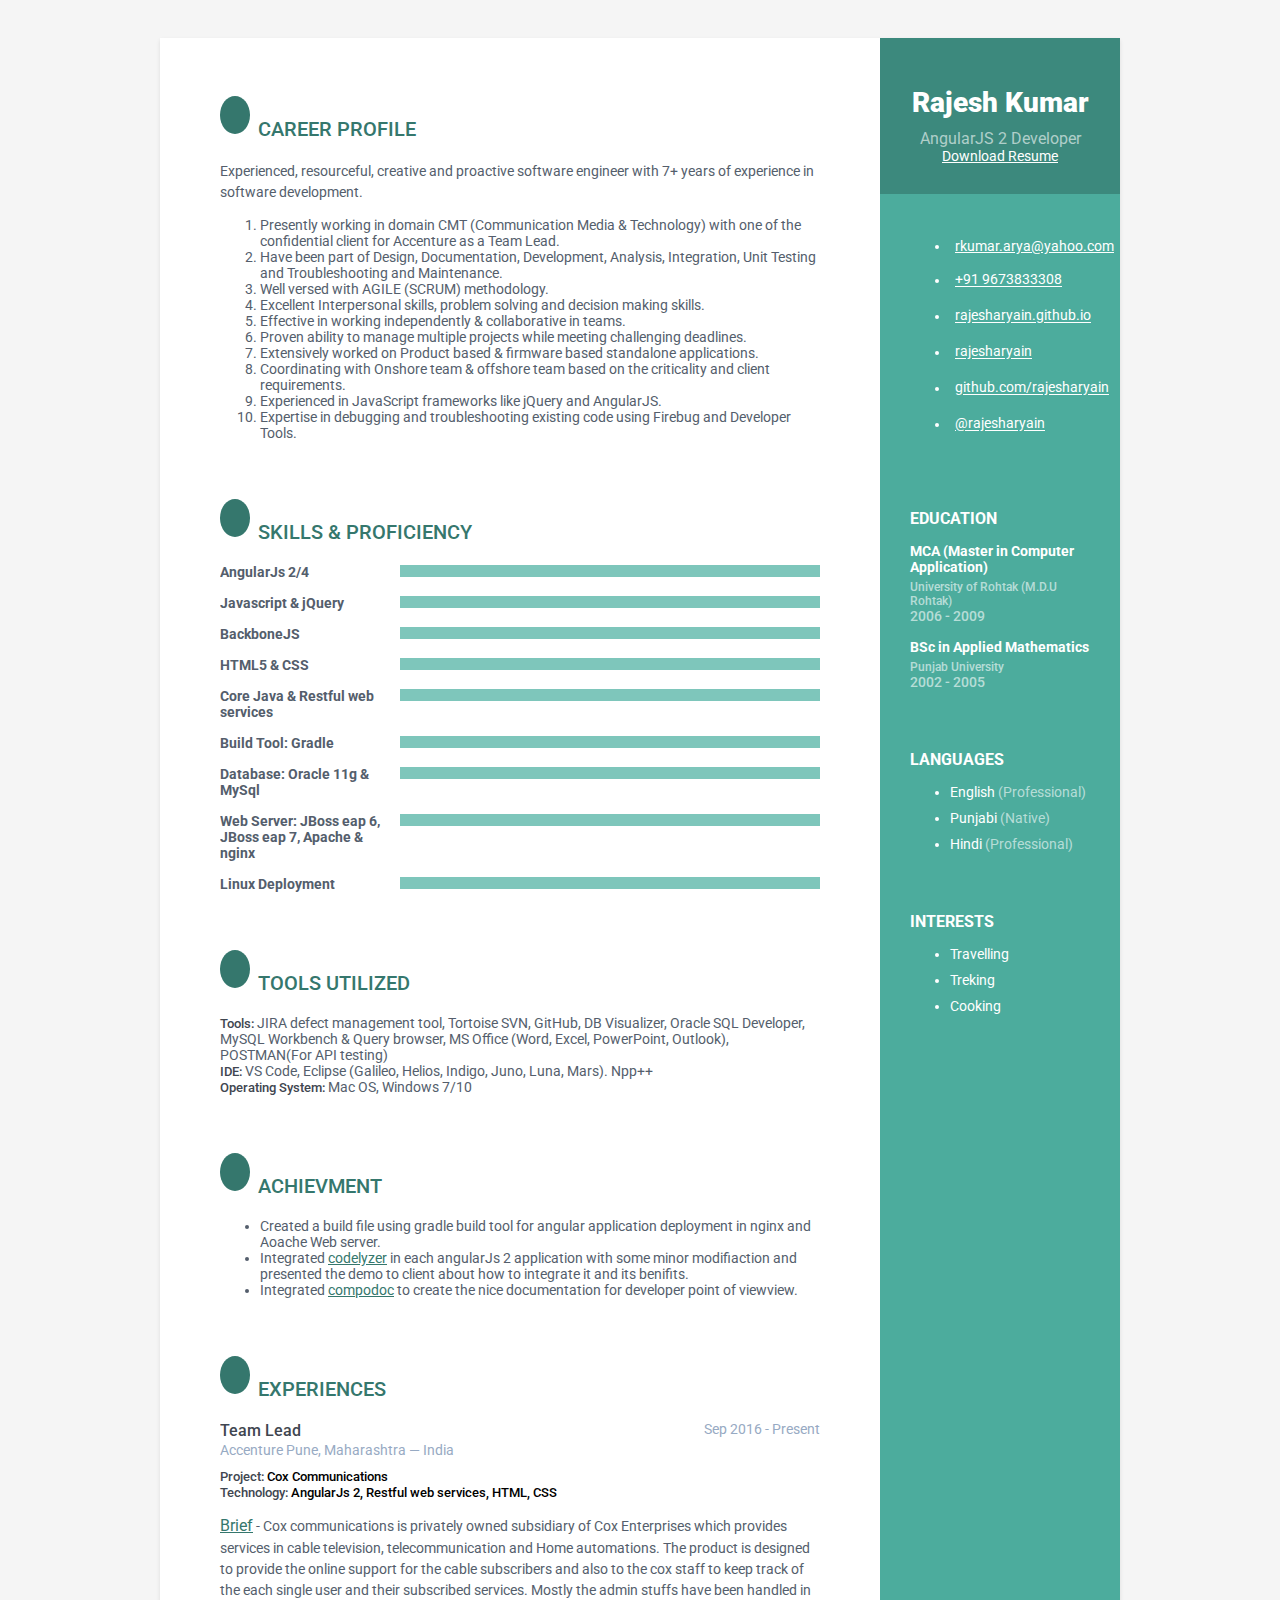
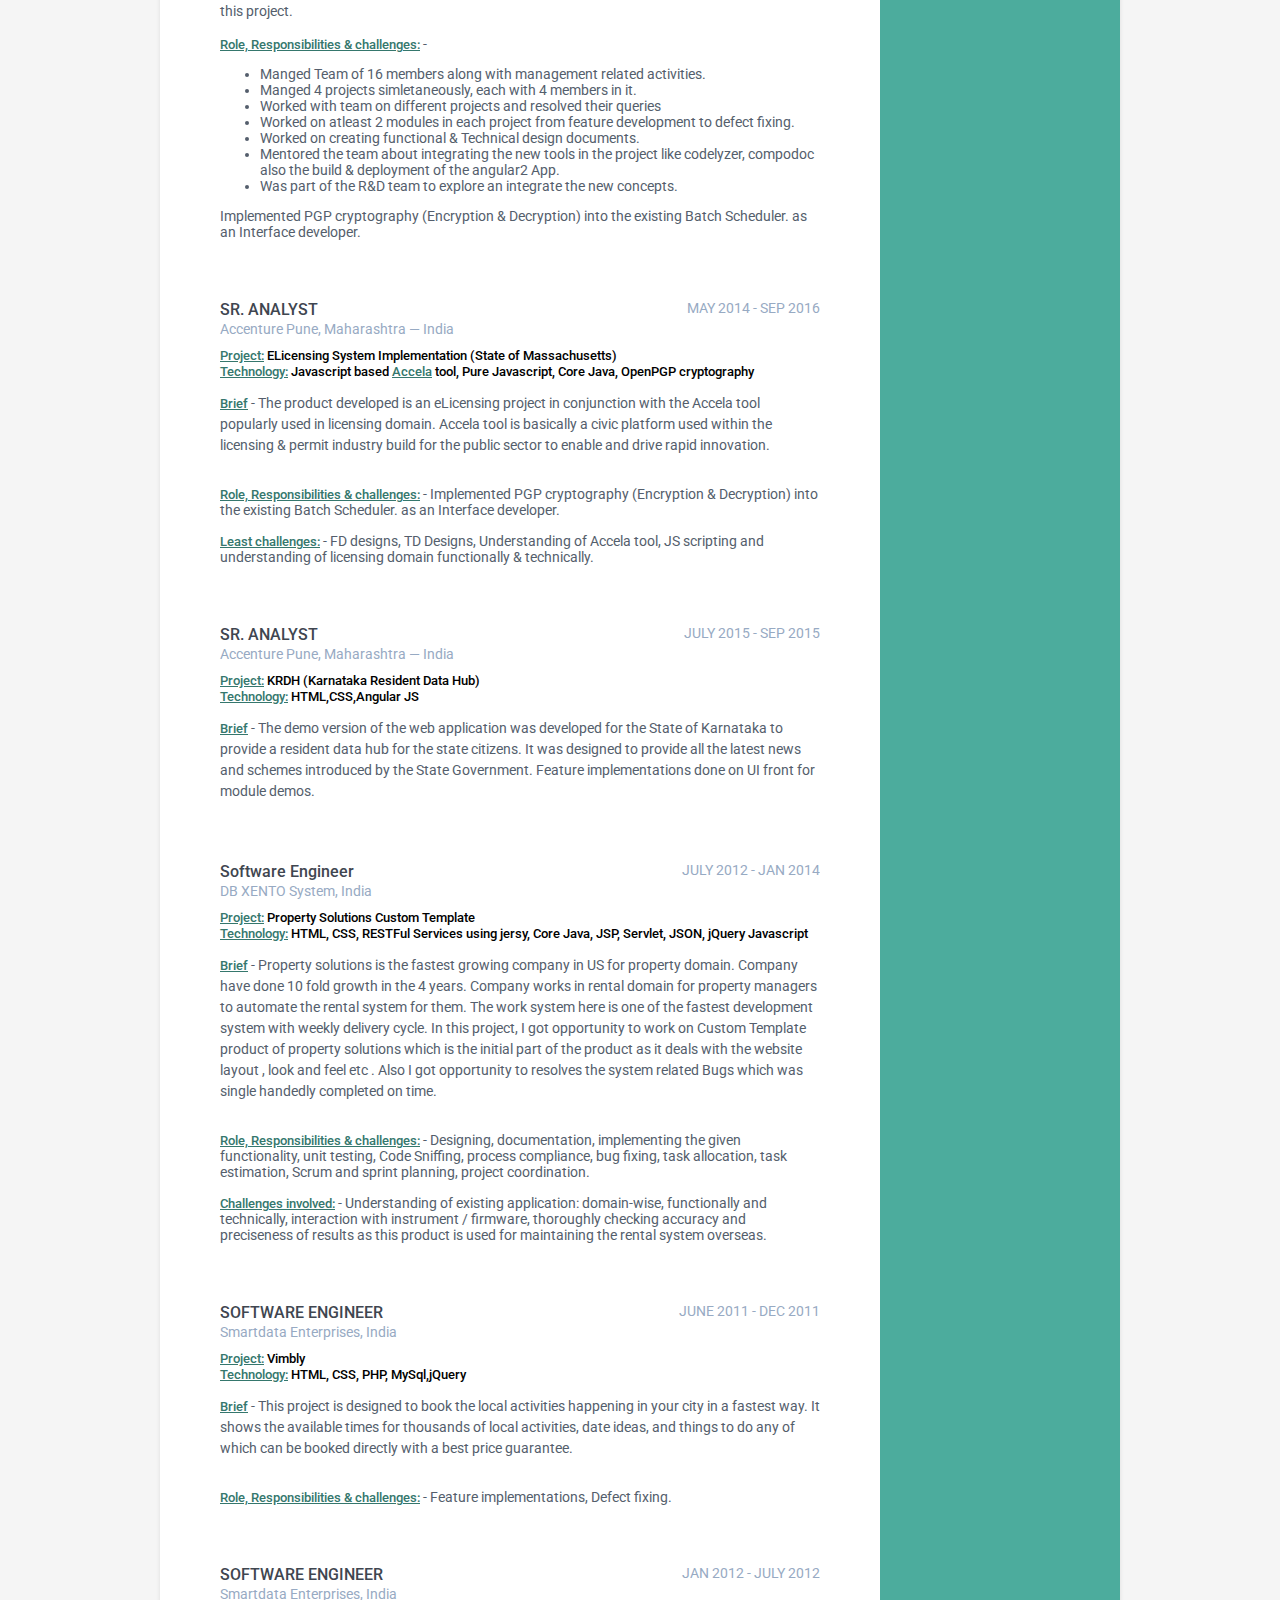
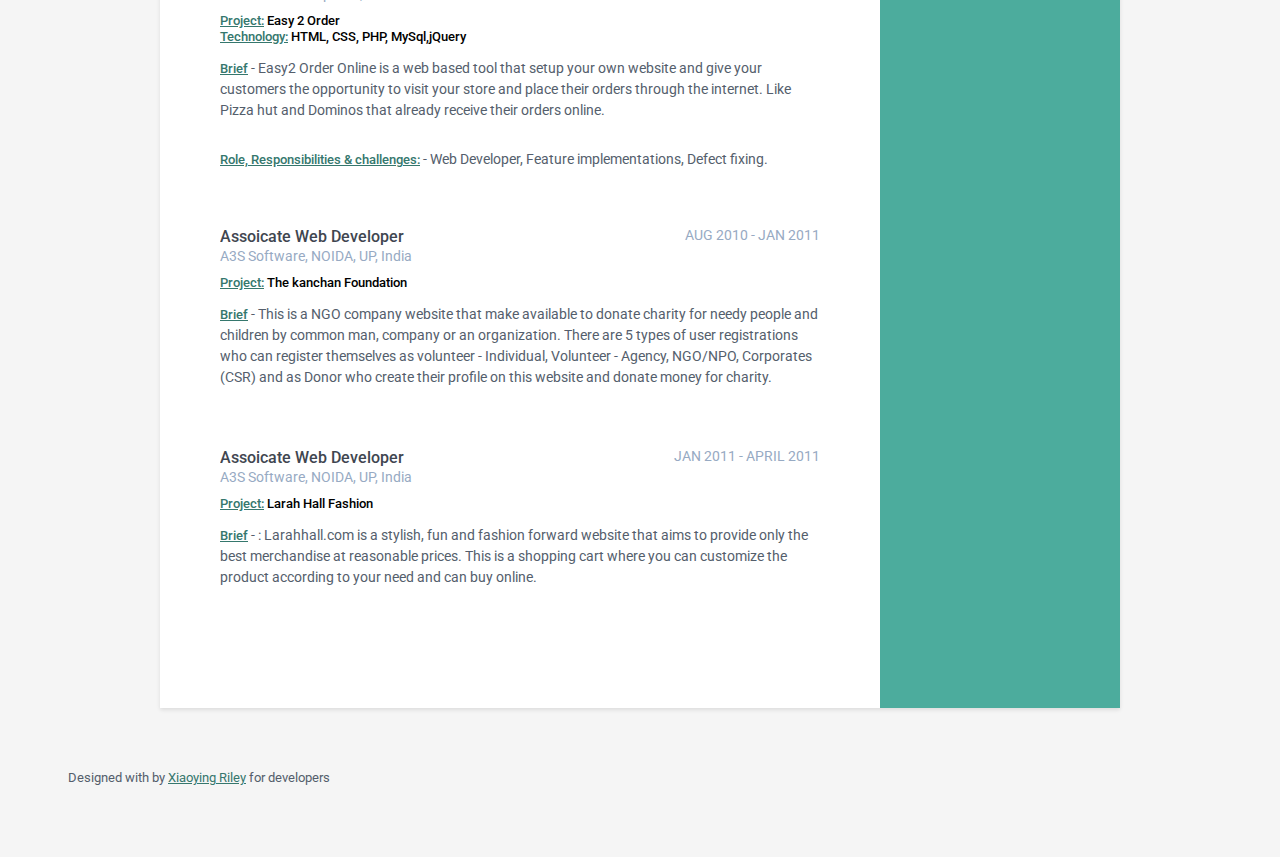
==== commit b85d09c2: "5th time" ====
--- a/index.html
+++ b/index.html
@@ -33,6 +33,7 @@
                 <img class="profile" src="assets/images/profile.png" alt="" />
                 <h1 class="name">Rajesh Kumar</h1>
                 <h3 class="tagline">AngularJS 2 Developer</h3>
+				<div class="resume"><a href="https://rajesharyain.github.io/Rajesh_Kumar.docx">Download Resume</a></div>
             </div><!--//profile-container-->
             
             <div class="contact-container container-block">
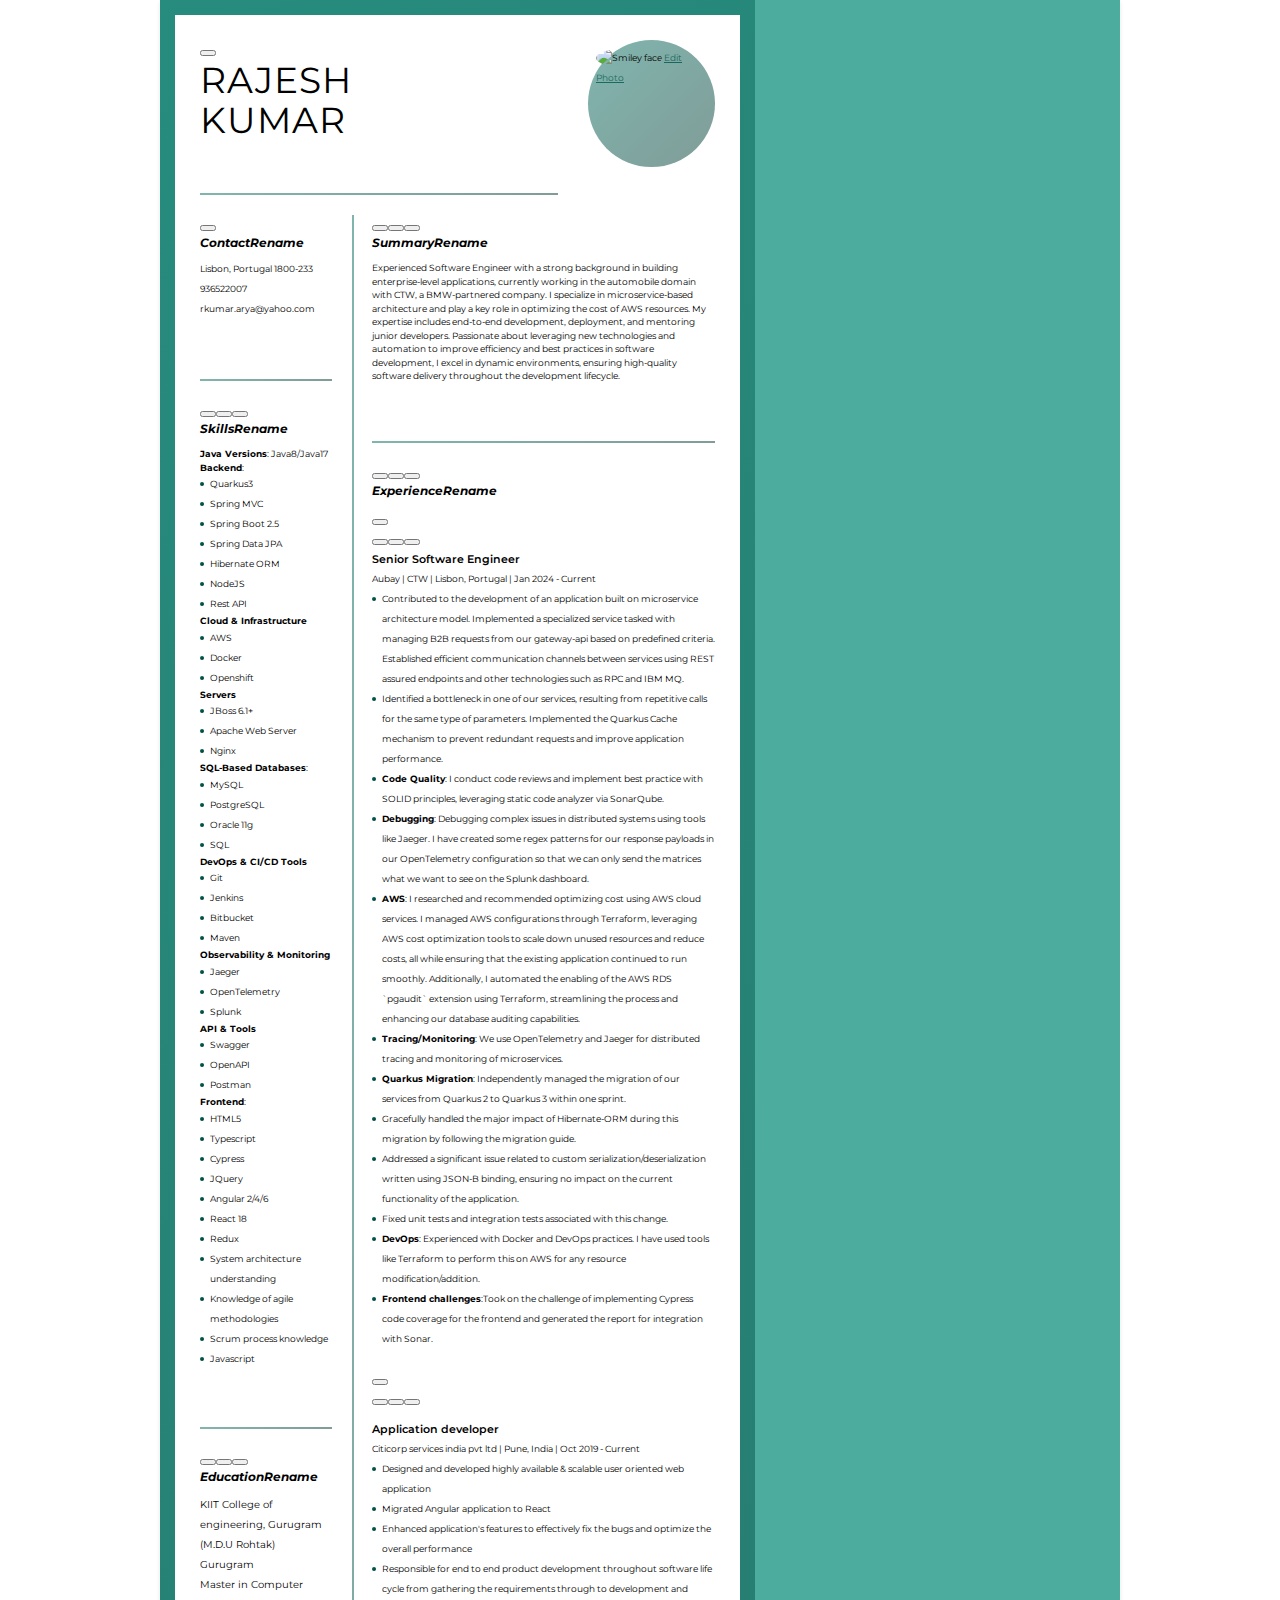
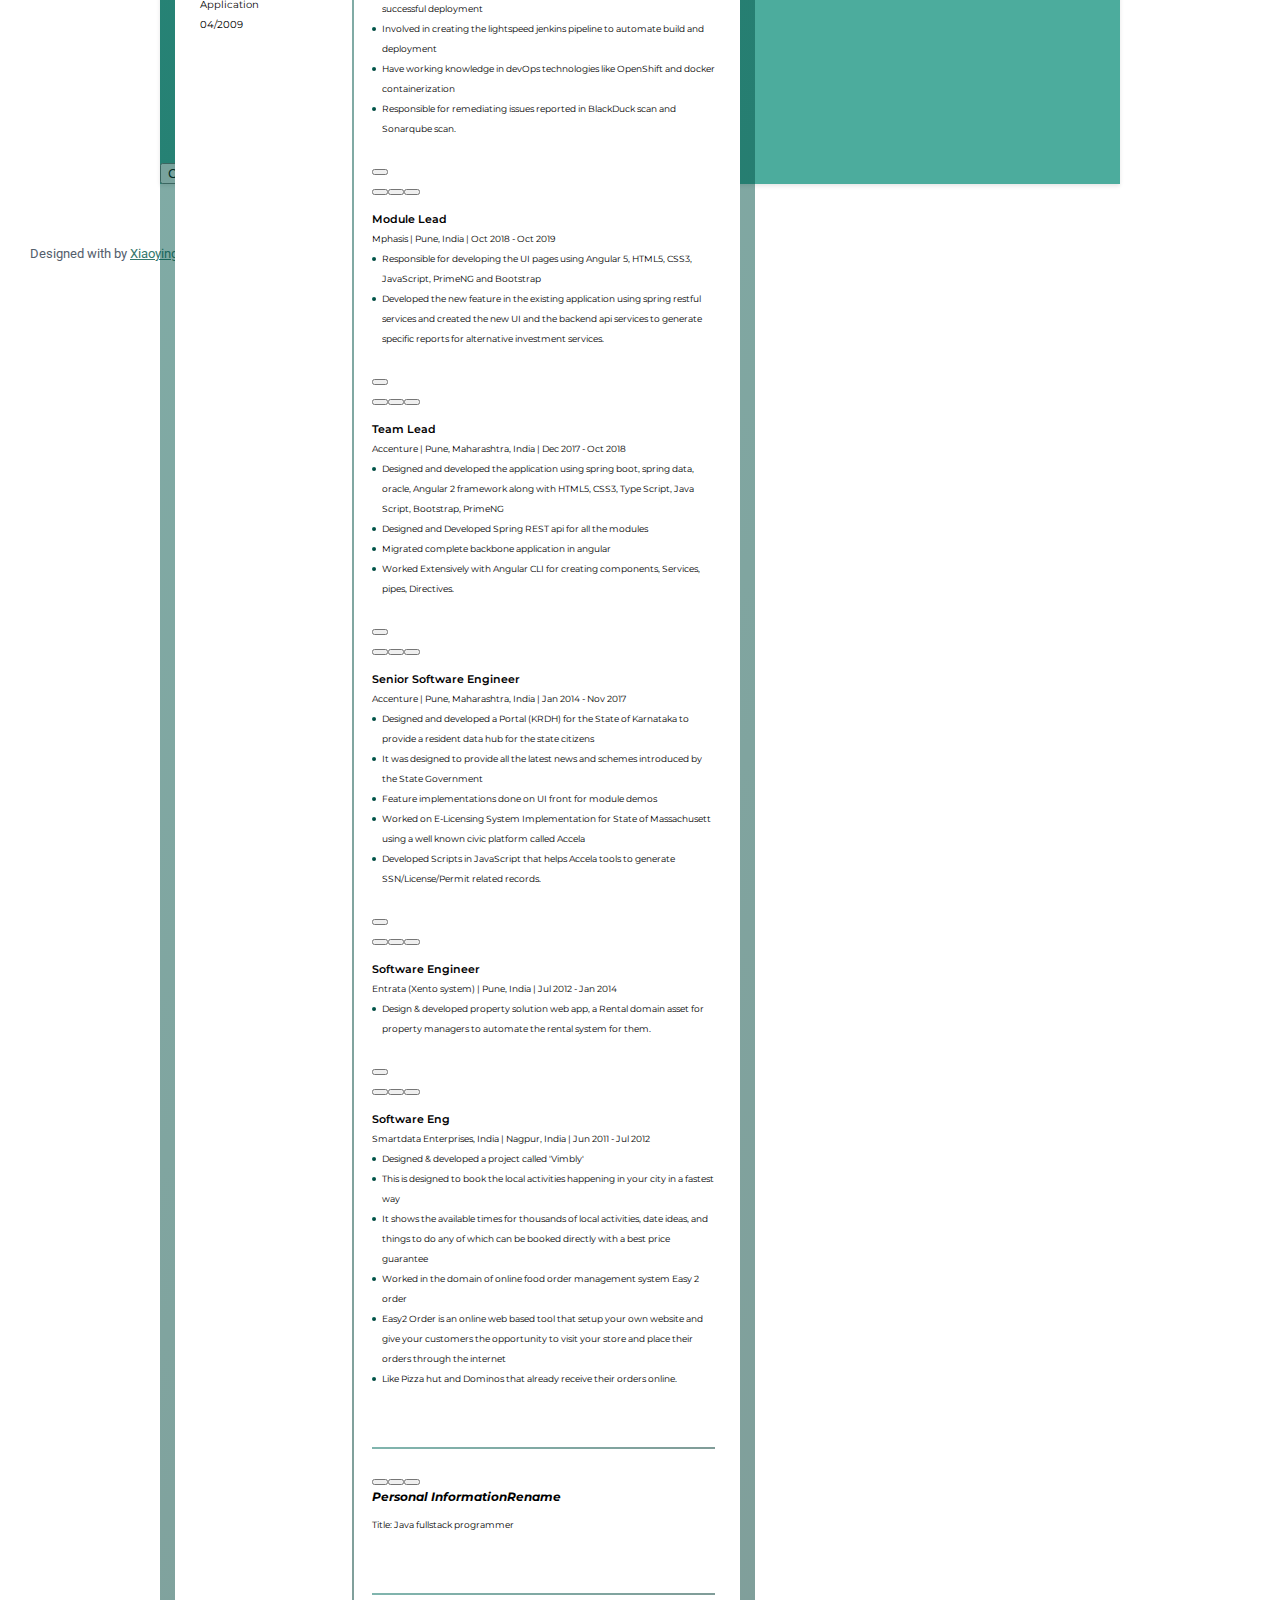
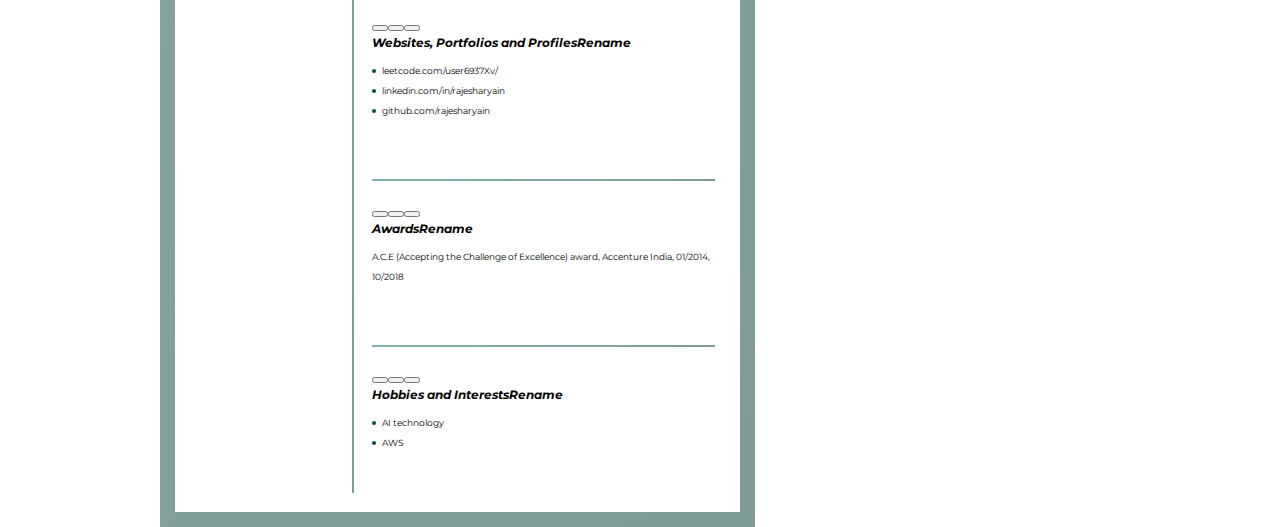
==== commit 432fcc4f: "Create index.html" ====
--- a/index.html
+++ b/index.html
@@ -28,393 +28,714 @@
 
 <body>
     <div class="wrapper">
-        <div class="sidebar-wrapper">
-            <div class="profile-container">
-                <img class="profile" src="assets/images/profile.png" alt="" />
-                <h1 class="name">Rajesh Kumar</h1>
-                <h3 class="tagline">AngularJS 2 Developer</h3>
-				<div class="resume"><a href="https://rajesharyain.github.io/Rajesh_Kumar.docx">Download Resume</a></div>
-            </div><!--//profile-container-->
-            
-            <div class="contact-container container-block">
-                <ul class="list-unstyled contact-list">
-                    <li class="email"><i class="fa fa-envelope"></i><a href="mailto: rkumar.arya@yahoomail.com">rkumar.arya@yahoo.com</a></li>
-                    <li class="phone"><i class="fa fa-phone"></i><a href="tel:9673833308">+91 9673833308</a></li>
-                    <li class="website"><i class="fa fa-globe"></i><a href="https://rajesharyain.github.io/" target="_blank">rajesharyain.github.io</a></li>
-                    <li class="linkedin"><i class="fa fa-linkedin"></i><a href="#" target="_blank">rajesharyain</a></li>
-                    <li class="github"><i class="fa fa-github"></i><a href="#" target="_blank">github.com/rajesharyain</a></li>
-                    <li class="twitter"><i class="fa fa-twitter"></i><a href="#" target="_blank">@rajesharyain</a></li>
-                </ul>
-            </div><!--//contact-container-->
-            <div class="education-container container-block">
-                <h2 class="container-block-title">Education</h2>
-                <div class="item">
-                    <h4 class="degree">MCA (Master in Computer Application)</h4>
-                    <h5 class="meta">University of Rohtak (M.D.U Rohtak)</h5>
-                    <div class="time">2006 - 2009</div>
-                </div><!--//item-->
-                <div class="item">
-                    <h4 class="degree">BSc in Applied Mathematics</h4>
-                    <h5 class="meta">Punjab University</h5>
-                    <div class="time">2002 - 2005</div>
-                </div><!--//item-->
-            </div><!--//education-container-->
-            
-            <div class="languages-container container-block">
-                <h2 class="container-block-title">Languages</h2>
-                <ul class="list-unstyled interests-list">
-                    <li>English <span class="lang-desc">(Professional)</span></li>
-                    <li>Punjabi <span class="lang-desc">(Native)</span></li>
-                    <li>Hindi <span class="lang-desc">(Professional)</span></li>
-                </ul>
-            </div><!--//interests-->
-            
-            <div class="interests-container container-block">
-                <h2 class="container-block-title">Interests</h2>
-                <ul class="list-unstyled interests-list">
-                    <li>Travelling</li>
-                    <li>Treking</li>
-                    <li>Cooking</li>
-                </ul>
-            </div><!--//interests-->
-            
-        </div><!--//sidebar-wrapper-->
+<div class="resume-wrap-all-comp  change-template-funnel"><div class="resume-preview-container" style="transform: scale(1);"><div class="resume-preview custom-scroll review-multi-column  thumb-preview thumb-min-height" style="height: 1762.82px;"><div class="js-document-wrap" tabindex=""><div><style type="text/css" id="static">
+        @import url('https://fonts.googleapis.com/css2?family=Montserrat:ital,wght@0,400;0,600;0,700;1,600');
+        html,body,div,span,applet,object,iframe,h1,h2,h3,h4,h5,h6,p,blockquote,pre,a,abbr,acronym,address,big,cite,code,del,dfn,em,font,img,ins,kbd,q,s,samp,small,strike,strong,sub,sup,tt,var,b,u,i,center,dl,dt,dd,ol,ul,li,fieldset,form,label,legend,table,caption,tbody,tfoot,thead,tr,th,td{margin:0;padding:0;border:0;outline:0;vertical-align:baseline;background:transparent}
+        body{font-feature-settings:"liga" 0;-moz-font-feature-settings:"liga" off}
+        .skn-mls2 table{border-collapse:collapse;border-spacing:0;font-size:inherit;color:inherit;width:100%}
+
+        /*START content disc style for LI*/
+        .skn-mls2 ul,.skn-mls2 li{list-style:none;margin:0 0 0 5px;padding:0}
+        .skn-mls2 ul li{position:relative;margin:0 0 0 0px;padding-left:5px}
+        .skn-mls2 ul li:before {content:"•";display:inline-block;font-size:24px;position:absolute;left:-5px;background-image:linear-gradient(135deg,#016B5D 0%,#003931 99.97%);border-radius:50%;color:transparent;width:4px;height:4px;top:0}
+        /*END content disc style for LI*/
+
+        .skn-mls2 .paddedline{display:block}
+        .skn-mls2 .txt-bold{font-weight:bold}
+        .skn-mls2 .displayNoneThisField{display:none}
+        .skn-mls2 .flt-right{float:right}
+        .skn-mls2 .brk-all{word-break:break-all}               
+
+        /*Document*/
+        .skn-mls2{color:#000000;line-height:20px;font-variant-ligatures:none;word-wrap:break-word;position:relative;min-height:792px}
+        .skn-mls2::before{content:"";position:absolute;background:#fff}
+        .skn-mls2::after{content:"";position:absolute;top:0;left:0;width:100%;height:100%;z-index:-1;opacity:0.5;background:linear-gradient(135deg, {$SDCL} 0%, {$SDCL2} 99.97%)}
+        .skn-mls2 .parent-container{display:flex;flex-wrap:wrap;justify-content:space-between;position:relative;z-index:2}
+        .skn-mls2 .parent-container::before{content:"";position: absolute;width:1px;top:0;background:linear-gradient(135deg, #016B5D 0%, #003931 99.97%);height:100%;opacity:0.5}
+        .skn-mls2 .name{letter-spacing:1px;text-transform:uppercase;word-break:break-word}
+        .skn-mls2 .prof-title{letter-spacing:1.71px;text-transform:uppercase}
+        .skn-mls2 .address .txt-bold + .field{margin-left:3px}
+        .skn-mls2 .address .space-right{margin-right:3px}
+        .skn-mls2 .heading{font-weight:bold}
+        .skn-mls2 .section,.skn-mls2 .parent-container,.skn-mls2 .topsection{position:relative}
+        .skn-mls2 .topsection::after,.skn-mls2 .parent-container::after{left:auto;right:0}
+        .skn-mls2 .sectiontitle{font-style:oblique}
+        .skn-mls2 .name-sec::after{content:"";position:absolute;bottom:0;left:0;background:linear-gradient(135deg, #016B5D 0%, #003931 99.97%);height:1px;width:100%;opacity:0.5}
+        .skn-mls2 .parent-container .left-box,.skn-mls2 .parent-container .right-box{box-sizing:border-box}        
+        .skn-mls2 .parent-container .section,.skn-mls2 .name-sec{position:relative}
+        .skn-mls2 .parent-container .section::after{content:"";position:absolute;height:1px;width:100%;bottom:0;left:0;background:linear-gradient(135deg, #016B5D 0%, #003931 99.97%);display:block;opacity:0.5}
+        .skn-mls2 .parent-container .section:last-child{margin:0;padding:0}
+        .skn-mls2 .parent-container .section:last-child::after{display:none}
+        .skn-mls2 .topsection .left-box{flex-grow:1;align-self:flex-start}        
+        .skn-mls2 .social a{color:#000;text-decoration:none}
+        .skn-mls2 .social a:hover{text-decoration:underline}
+        .skn-mls2 .topsection{display:flex;justify-content:space-between;position:relative;z-index:2;box-sizing:border-box}
+		.skn-mls2 .address{word-break:break-all;word-break:break-word} /* break-all for Firefox */        
+        .skn-mls2 .address div:last-child{margin-bottom:0}
+        .skn-mls2 .right-box .skill{display:table;width:100%;table-layout:fixed}
+        .skn-mls2 .right-box .skill .paddedline{display:table-cell;width:50%}
+        .skn-mls2 .prfl-pic .field{border-radius:50%;box-sizing:border-box}
+        .skn-mls2 .prfl-pic img{width:100%;height:100%;border-radius:50%;object-fit:cover;position:relative;z-index:3}        
+        .skn-mls2 .jobtitle{font-weight:600}
+        .skn-mls2 .sign-container-parent{z-index:2}
+        .skn-mls2 .sign-container-data:empty{display:none}
+
+        /*MFR address order code*/
+        .skn-mls2 .zipprefix,.skn-mls2.MFR .zipsuffix{display:none!important}
+        .skn-mls2 .zipsuffix,.skn-mls2.MFR .zipprefix{display:block!important}        
+        .skn-mls2 .monogram .svg-box{display:flex;justify-content:center;align-items:center;border-radius:50%;box-sizing:border-box;position:relative}
+        .skn-mls2 .monogram svg{border-radius:50%}
+        .skn-mls2 .monogram .svg-box svg{background:#fff;position:relative}
+        .skn-mls2 .monogram svg text{letter-spacing:1.25px;text-transform:uppercase}
+
+        /*PICT variations*/
+        .skn-mls2.pict-pcpf-none .topsection .right-box{display:none}
+        .skn-mls2.pict-pcpf-fnln .prfl-pic,.skn-mls2 .monogram{display:none}
+        .skn-mls2.pict-pcpf-fnln .monogram{display:block}  
+
+        /*For Extra Space Before Colon*/
+        .skn-mls2 .beforecolonspace{display:none !important}
+        .skn-mls2.show-colon-space .beforecolonspace{display:inline !important}
+       
+        /*New logic for infographic*/
+        .skn-mls2 .lang-sec .singlecolumn,.skn-mls2 .skli-sec .singlecolumn,.skn-mls2 .fielditem-olsh{display:none}
+        .skn-mls2 .lang-sec.infobarsec .infobarpara,.skn-mls2 .lang-sec.infotilesec .infotilepara,.skn-mls2 .skli-sec.infobarsec .infobarpara,.skn-mls2 .skli-sec.infotilesec .infotilepara,.skn-mls2 .nativeLangPara .fielditem-olsh{display:block}
+
+        /*Infographic*/
+        .skn-mls2 .lang-sec,.skn-mls2 .skli-sec{font-size:0}
+        .skn-mls2 .lang-sec .field *,.skn-mls2 .lang-sec .nativeLangPara .field{display:inline}
+        .skn-mls2 .lang-sec .paragraph,.skn-mls2 .skli-sec .paragraph{margin-top:0}
+        .skn-mls2 .right-box .lang-sec .paragraph,.skn-mls2 .right-box .skli-sec .paragraph{display:inline-block;vertical-align:top;padding-bottom:10px}
+        .skn-mls2 .lang-sec .singlecolumn,.skn-mls2 .skli-sec .singlecolumn{margin-left:0!important;padding-left:0;position:relative}        
+        .skn-mls2 .lang-sec > .paragraph:nth-last-child(1),.skn-mls2 .right-box .lang-sec > .paragraph:nth-last-child(2),.skn-mls2 .skli-sec > .paragraph:nth-last-child(1),.skn-mls2 .right-box .skli-sec > .paragraph:nth-last-child(2){padding-bottom:0!important}
+        .skn-mls2 .lang-sec .nativeLangPara,.skn-mls2 .skli-sec .nativeLangPara{width:100%!important;max-width:100%!important}
+        .skn-mls2 .right-box .lang-sec.infobarsec .inner-rating,.skn-mls2 .right-box .skli-sec.infobarsec .inner-rating{position:relative}
+        .skn-mls2 .lang-sec.infobarsec .rating-bar,.skn-mls2 .skli-sec.infobarsec .rating-bar{background:#e3e3e3;width:100%;clear:both;position:relative;page-break-inside:avoid;border-radius:3px}
+        .skn-mls2 .lang-sec.infobarsec .inner-rating,.skn-mls2 .skli-sec.infobarsec .inner-rating{height:6px;position:relative;width:60%;border-radius:3px}
+        .skn-mls2 .left-box .lang-sec.infobarsec .rating-bar:before,.skn-mls2 .left-box .skli-sec.infobarsec .rating-bar:before{content:'';position:absolute;height:6px;width:100%;left:0;top:0;background:#e3e3e3;border-radius:3px}
+        .skn-mls2 .left-box .lang-sec .paragraph,.skn-mls2 .left-box .skli-sec .paragraph{display:block;margin-right:0!important;width:100%!important;max-width:100%!important}
+
+        /*Infographic Tiles*/
+        .skn-mls2 .lang-sec.infotilesec .field *,.skn-mls2 .skli-sec > .paragraph:nth-last-child(1),.skn-mls2 .right-box .skli-sec > .paragraph:nth-last-child(2){padding-bottom:0!important}
+        .skn-mls2 .lang-sec.infotilesec .field *,.skn-mls2 .skli-sec .field *,.skn-mls2 .lang-sec.infotilesec .nativeLangPara .field{display:inline}
+        .skn-mls2 .lang-sec.infotilesec .sliced-rect,.skn-mls2 .skli-sec .sliced-rect{height:6px;width:100%;line-height:0;margin-top:3px;clear:both}        
+        .skn-mls2 .left-box .lang-sec.infotilesec .paragraph,.skn-mls2 .left-box .skli-sec .paragraph{width:100%!important;max-width:100%!important}
+        .skn-mls2 .lang-sec.infotilesec .sliced-rect .sliced-rect-tile,.skn-mls2 .skli-sec .sliced-rect .sliced-rect-tile{height:100%;background-color:#e3e3e3;float:left;margin-right:3px;border-radius:3px}
+        .skn-mls2 .lang-sec.infotilesec .sliced-rect .sliced-rect-tile:last-child,.skn-mls2 .skli-sec .sliced-rect .sliced-rect-tile:last-child{margin-right:0}
+        .skn-mls2 .inner-rating,.skn-mls2 .prfl-pic .field,.skn-mls2 .sliced-rect .sliced-rect-tile.ratvfill{position:relative}
+        .skn-mls2 .inner-rating::before,.skn-mls2 .prfl-pic .field::before,.skn-mls2 .sliced-rect .sliced-rect-tile.ratvfill::before,.skn-mls2 .monogram .svg-box::before{content:"";position:absolute;top:0;left:0;width:100%;height:100%;opacity:0.5;border-radius:3px;background:linear-gradient(135deg, #016B5D 0%, #003931 99.97%)}
+        .skn-mls2 .prfl-pic .field::before,.skn-mls2 .monogram .svg-box::before{border-radius:50%}
+
+        /*Infographic Languages Ordering(fieldgroup) Support*/
+        .skn-mls2 .lang-sec.infobarsec .colon,.skn-mls2 .lang-sec.infotilesec .colon{display:none}
+        .skn-mls2 .lang-sec.infobarsec .field:first-child .colon,.skn-mls2 .lang-sec.infotilesec .field:first-child .colon{display:inline}
+
+        /*Rectangular Rating Blocks*/
+        .skn-mls2 .hide-bar .rating-bar,.skn-mls2 .hide-bar .sliced-rect,.skn-mls2 .hide-colon .colon,.skn-mls2 .hide-only-bar .rating-bar,.skn-mls2 .hide-bar .field-ratt{display:none!important}
+        /* Style for Signature */
+        .skn-mls2 .disclaim .singlecolumn,.skn-mls2 .disclaim .singlecolumn li,.skn-mls2 .disclaim .singlecolumn p,.skn-mls2 .disclaim .singlecolumn span{font-size:9px;color:#8a8a8a}
+        .skn-mls2 .field_sign{font-size:7px;color:#8a8a8a}
+        .skn-mls2 .txtleft + .field_sign{text-align:left}
+        .skn-mls2 .txtcenter + .field_sign{text-align:center}
+        .skn-mls2 .txtright + .field_sign{text-align:right}
+        .skn-mls2 .signPic img{max-width:100%}
+        .skn-mls2 .disp-blk{display:block}
+
+        /*Gradient Classes*/
+        .skn-mls2.sdcl-E4E2DE .inner-rating::before,.skn-mls2.sdcl-E4E2DE .sliced-rect .sliced-rect-tile.ratvfill::before{background:linear-gradient(135deg, #B2B2B2 0%, #E4E2DE 99.97%)}
+        .skn-mls2.sdcl-E4E2DE .parent-container::before,.skn-mls2.sdcl-E4E2DE .name-sec::after,.skn-mls2.sdcl-E4E2DE .parent-container .section::after,.skn-mls2.sdcl-E4E2DE ul li:before,.skn-mls2.sdcl-E4E2DE .monogram .svg-box::before,.skn-mls2.sdcl-E4E2DE::after,.skn-mls2.sdcl-E4E2DE .prfl-pic .field::before{background:linear-gradient(135deg, #E4E2DE 0%, #B2B2B2 99.97%)}
+        .skn-mls2.sdcl-7D7D7D .inner-rating::before,.skn-mls2.sdcl-7D7D7D .sliced-rect .sliced-rect-tile.ratvfill::before{background:linear-gradient(135deg, #444444 0%, #7D7D7D 99.97%)} 
+        .skn-mls2.sdcl-7D7D7D .parent-container::before,.skn-mls2.sdcl-7D7D7D .name-sec::after,.skn-mls2.sdcl-7D7D7D .parent-container .section::after,.skn-mls2.sdcl-7D7D7D ul li:before,.skn-mls2.sdcl-7D7D7D .monogram .svg-box::before,.skn-mls2.sdcl-7D7D7D::after,.skn-mls2.sdcl-7D7D7D .prfl-pic .field::before{background:linear-gradient(135deg, #7D7D7D 0%, #444444 99.97%)}
+        .skn-mls2.sdcl-34383C .inner-rating::before,.skn-mls2.sdcl-34383C .sliced-rect .sliced-rect-tile.ratvfill::before{background:linear-gradient(135deg, #000000 0%, #34383C 99.97%)}
+        .skn-mls2.sdcl-34383C .parent-container::before,.skn-mls2.sdcl-34383C .name-sec::after,.skn-mls2.sdcl-34383C .parent-container .section::after,.skn-mls2.sdcl-34383C ul li:before,.skn-mls2.sdcl-34383C .monogram .svg-box::before,.skn-mls2.sdcl-34383C::after,.skn-mls2.sdcl-34383C .prfl-pic .field::before{background:linear-gradient(135deg, #34383C 0%, #000000 99.97%)}
+        .skn-mls2.sdcl-A3B8DE .inner-rating::before,.skn-mls2.sdcl-A3B8DE .sliced-rect .sliced-rect-tile.ratvfill::before{background:linear-gradient(135deg, #2C4676 0%, #A3B8DE 99.97%)}
+        .skn-mls2.sdcl-A3B8DE .parent-container::before,.skn-mls2.sdcl-A3B8DE .name-sec::after,.skn-mls2.sdcl-A3B8DE .parent-container .section::after,.skn-mls2.sdcl-A3B8DE ul li:before,.skn-mls2.sdcl-A3B8DE .monogram .svg-box::before,.skn-mls2.sdcl-A3B8DE::after,.skn-mls2.sdcl-A3B8DE .prfl-pic .field::before{background:linear-gradient(135deg, #A3B8DE 0%, #2C4676 99.97%)}
+        .skn-mls2.sdcl-394D6B .inner-rating::before,.skn-mls2.sdcl-394D6B .sliced-rect .sliced-rect-tile.ratvfill::before{background:linear-gradient(135deg, #1B3050 0%, #394D6B 99.97%)}
+        .skn-mls2.sdcl-394D6B .parent-container::before,.skn-mls2.sdcl-394D6B .name-sec::after,.skn-mls2.sdcl-394D6B .parent-container .section::after,.skn-mls2.sdcl-394D6B ul li:before,.skn-mls2.sdcl-394D6B .monogram .svg-box::before,.skn-mls2.sdcl-394D6B::after,.skn-mls2.sdcl-394D6B .prfl-pic .field::before{background:linear-gradient(135deg, #394D6B 0%, #1B3050 99.97%)}
+        .skn-mls2.sdcl-394D6B .inner-rating::before,.skn-mls2.sdcl-394D6B .sliced-rect .sliced-rect-tile.ratvfill::before{background:linear-gradient(135deg, #001140 0%, #102A73 99.97%)}
+        .skn-mls2.sdcl-102A73 .parent-container::before,.skn-mls2.sdcl-102A73 .name-sec::after,.skn-mls2.sdcl-102A73 .parent-container .section::after,.skn-mls2.sdcl-102A73 ul li:before,.skn-mls2.sdcl-102A73 .monogram .svg-box::before,.skn-mls2.sdcl-102A73::after,.skn-mls2.sdcl-102A73 .prfl-pic .field::before{background:linear-gradient(135deg, #102A73 0%, #001140 99.97%)}
+        .skn-mls2.sdcl-8AC3F5 .inner-rating::before,.skn-mls2.sdcl-8AC3F5 .sliced-rect .sliced-rect-tile.ratvfill::before{background:linear-gradient(135deg, #00559F 0%, #8AC3F5 99.97%)}
+        .skn-mls2.sdcl-8AC3F5 .parent-container::before,.skn-mls2.sdcl-8AC3F5 .name-sec::after,.skn-mls2.sdcl-8AC3F5 .parent-container .section::after,.skn-mls2.sdcl-8AC3F5 ul li:before,.skn-mls2.sdcl-8AC3F5 .monogram .svg-box::before,.skn-mls2.sdcl-8AC3F5::after,.skn-mls2.sdcl-8AC3F5 .prfl-pic .field::before{background:linear-gradient(135deg, #8AC3F5 0%, #00559F 99.97%)}
+        .skn-mls2.sdcl-094D73 .inner-rating::before,.skn-mls2.sdcl-094D73 .sliced-rect .sliced-rect-tile.ratvfill::before{background:linear-gradient(135deg, #002941 0%, #094D73 99.97%)}
+        .skn-mls2.sdcl-094D73 .parent-container::before,.skn-mls2.sdcl-094D73 .name-sec::after,.skn-mls2.sdcl-094D73 .parent-container .section::after,.skn-mls2.sdcl-094D73 ul li:before,.skn-mls2.sdcl-094D73 .monogram .svg-box::before,.skn-mls2.sdcl-094D73::after,.skn-mls2.sdcl-094D73 .prfl-pic .field::before{background:linear-gradient(135deg, #094D73 0%, #002941 99.97%)}
+        .skn-mls2.sdcl-2B98DE .inner-rating::before,.skn-mls2.sdcl-2B98DE .sliced-rect .sliced-rect-tile.ratvfill::before{background:linear-gradient(135deg, #025193 0%, #2B98DE 99.97%)}
+        .skn-mls2.sdcl-2B98DE .parent-container::before,.skn-mls2.sdcl-2B98DE .name-sec::after,.skn-mls2.sdcl-2B98DE .parent-container .section::after,.skn-mls2.sdcl-2B98DE ul li:before,.skn-mls2.sdcl-2B98DE .monogram .svg-box::before,.skn-mls2.sdcl-2B98DE::after,.skn-mls2.sdcl-2B98DE .prfl-pic .field::before{background:linear-gradient(135deg, #2B98DE 0%, #025193 99.97%)}
+        .skn-mls2.sdcl-B5E8E2 .inner-rating::before,.skn-mls2.sdcl-B5E8E2 .sliced-rect .sliced-rect-tile.ratvfill::before{background:linear-gradient(135deg, #61C5B9 0%, #B5E8E2 99.97%)}
+        .skn-mls2.sdcl-B5E8E2 .parent-container::before,.skn-mls2.sdcl-B5E8E2 .name-sec::after,.skn-mls2.sdcl-B5E8E2 .parent-container .section::after,.skn-mls2.sdcl-B5E8E2 ul li:before,.skn-mls2.sdcl-B5E8E2 .monogram .svg-box::before,.skn-mls2.sdcl-B5E8E2::after,.skn-mls2.sdcl-B5E8E2 .prfl-pic .field::before{background:linear-gradient(135deg, #B5E8E2 0%, #61C5B9 99.97%)}
+        .skn-mls2.sdcl-016B5D .inner-rating::before,.skn-mls2.sdcl-016B5D .sliced-rect .sliced-rect-tile.ratvfill::before{background:linear-gradient(135deg, #003931 0%, #016B5D 99.97%)}
+        .skn-mls2.sdcl-016B5D .parent-container::before,.skn-mls2.sdcl-016B5D .name-sec::after,.skn-mls2.sdcl-016B5D .parent-container .section::after,.skn-mls2.sdcl-016B5D ul li:before,.skn-mls2.sdcl-016B5D .monogram .svg-box::before,.skn-mls2.sdcl-016B5D::after,.skn-mls2.sdcl-016B5D .prfl-pic .field::before{background:linear-gradient(135deg, #016B5D 0%, #003931 99.97%)}
+        .skn-mls2.sdcl-00BCA3 .inner-rating::before,.skn-mls2.sdcl-00BCA3 .sliced-rect .sliced-rect-tile.ratvfill::before{background:linear-gradient(135deg, #006F60 0%, #00BCA3 99.97%)}
+        .skn-mls2.sdcl-00BCA3 .parent-container::before,.skn-mls2.sdcl-00BCA3 .name-sec::after,.skn-mls2.sdcl-00BCA3 .parent-container .section::after,.skn-mls2.sdcl-00BCA3 ul li:before,.skn-mls2.sdcl-00BCA3 .monogram .svg-box::before,.skn-mls2.sdcl-00BCA3::after,.skn-mls2.sdcl-00BCA3 .prfl-pic .field::before{background:linear-gradient(135deg, #00BCA3 0%, #006F60 99.97%)}
+        .skn-mls2.sdcl-789C30 .inner-rating::before,.skn-mls2.sdcl-789C30 .sliced-rect .sliced-rect-tile.ratvfill::before{background:linear-gradient(135deg, #365001 0%, #789C30 99.97%)}
+        .skn-mls2.sdcl-789C30 .parent-container::before,.skn-mls2.sdcl-789C30 .name-sec::after,.skn-mls2.sdcl-789C30 .parent-container .section::after,.skn-mls2.sdcl-789C30 ul li:before,.skn-mls2.sdcl-789C30 .monogram .svg-box::before,.skn-mls2.sdcl-789C30::after,.skn-mls2.sdcl-789C30 .prfl-pic .field::before{background:linear-gradient(135deg, #789C30 0%, #365001 99.97%)}
+        .skn-mls2.sdcl-B7D1AD .inner-rating::before,.skn-mls2.sdcl-B7D1AD .sliced-rect .sliced-rect-tile.ratvfill::before{background:linear-gradient(135deg, #4B6A3F 0%, #B7D1AD 99.97%)}
+        .skn-mls2.sdcl-B7D1AD .parent-container::before,.skn-mls2.sdcl-B7D1AD .name-sec::after,.skn-mls2.sdcl-B7D1AD .parent-container .section::after,.skn-mls2.sdcl-B7D1AD ul li:before,.skn-mls2.sdcl-B7D1AD .monogram .svg-box::before,.skn-mls2.sdcl-B7D1AD::after,.skn-mls2.sdcl-B7D1AD .prfl-pic .field::before{background:linear-gradient(135deg, #B7D1AD 0%, #4B6A3F 99.97%)}
+         .skn-mls2.sdcl-C4B08F .inner-rating::before,.skn-mls2.sdcl-C4B08F .sliced-rect .sliced-rect-tile.ratvfill::before{background:linear-gradient(135deg, #997943 0%, #C4B08F 99.97%)}
+        .skn-mls2.sdcl-C4B08F .parent-container::before,.skn-mls2.sdcl-C4B08F .name-sec::after,.skn-mls2.sdcl-C4B08F .parent-container .section::after,.skn-mls2.sdcl-C4B08F ul li:before,.skn-mls2.sdcl-C4B08F .monogram .svg-box::before,.skn-mls2.sdcl-C4B08F::after,.skn-mls2.sdcl-C4B08F .prfl-pic .field::before{background:linear-gradient(135deg, #C4B08F 0%, #997943 99.97%)}
+        .skn-mls2.sdcl-CD8B00 .inner-rating::before,.skn-mls2.sdcl-CD8B00 .sliced-rect .sliced-rect-tile.ratvfill::before{background:linear-gradient(135deg, #795200 0%, #CD8B00 99.97%)}
+        .skn-mls2.sdcl-CD8B00 .parent-container::before,.skn-mls2.sdcl-CD8B00 .name-sec::after,.skn-mls2.sdcl-CD8B00 .parent-container .section::after,.skn-mls2.sdcl-CD8B00 ul li:before,.skn-mls2.sdcl-CD8B00 .monogram .svg-box::before,.skn-mls2.sdcl-CD8B00::after,.skn-mls2.sdcl-CD8B00 .prfl-pic .field::before{background:linear-gradient(135deg, #CD8B00 0%, #795200 99.97%)}
+        .skn-mls2.sdcl-FACD05 .inner-rating::before,.skn-mls2.sdcl-FACD05 .sliced-rect .sliced-rect-tile.ratvfill::before{background:linear-gradient(135deg, #A38500 0%, #FACD05 99.97%)}
+        .skn-mls2.sdcl-FACD05 .parent-container::before,.skn-mls2.sdcl-FACD05 .name-sec::after,.skn-mls2.sdcl-FACD05 .parent-container .section::after,.skn-mls2.sdcl-FACD05 ul li:before,.skn-mls2.sdcl-FACD05 .monogram .svg-box::before,.skn-mls2.sdcl-FACD05::after,.skn-mls2.sdcl-FACD05 .prfl-pic .field::before{background:linear-gradient(135deg, #FACD05 0%, #A38500 99.97%)}
+        .skn-mls2.sdcl-C46531 .inner-rating::before,.skn-mls2.sdcl-C46531 .sliced-rect .sliced-rect-tile.ratvfill::before{background:linear-gradient(135deg, #A83C01 0%, #C46531 99.97%)}
+        .skn-mls2.sdcl-C46531 .parent-container::before,.skn-mls2.sdcl-C46531 .name-sec::after,.skn-mls2.sdcl-C46531 .parent-container .section::after,.skn-mls2.sdcl-C46531 ul li:before,.skn-mls2.sdcl-C46531 .monogram .svg-box::before,.skn-mls2.sdcl-C46531::after,.skn-mls2.sdcl-C46531 .prfl-pic .field::before{background:linear-gradient(135deg, #C46531 0%, #A83C01 99.97%)}
+        .skn-mls2.sdcl-E37929 .inner-rating::before,.skn-mls2.sdcl-E37929 .sliced-rect .sliced-rect-tile.ratvfill::before{background:linear-gradient(135deg, #C55500 0%, #E37929 99.97%)}
+        .skn-mls2.sdcl-E37929 .parent-container::before,.skn-mls2.sdcl-E37929 .name-sec::after,.skn-mls2.sdcl-E37929 .parent-container .section::after,.skn-mls2.sdcl-E37929 ul li:before,.skn-mls2.sdcl-E37929 .monogram .svg-box::before,.skn-mls2.sdcl-E37929::after,.skn-mls2.sdcl-E37929 .prfl-pic .field::before{background:linear-gradient(135deg, #E37929 0%, #C55500 99.97%)}
+        .skn-mls2.sdcl-9B3016 .inner-rating::before,.skn-mls2.sdcl-9B3016 .sliced-rect .sliced-rect-tile.ratvfill::before{background:linear-gradient(135deg, #741700 0%, #9B3016 99.97%)}
+        .skn-mls2.sdcl-9B3016 .parent-container::before,.skn-mls2.sdcl-9B3016 .name-sec::after,.skn-mls2.sdcl-9B3016 .parent-container .section::after,.skn-mls2.sdcl-9B3016 ul li:before,.skn-mls2.sdcl-9B3016 .monogram .svg-box::before,.skn-mls2.sdcl-9B3016::after,.skn-mls2.sdcl-9B3016 .prfl-pic .field::before{background:linear-gradient(135deg, #9B3016 0%, #741700 99.97%)}
+        .skn-mls2.sdcl-F7BFB5 .inner-rating::before,.skn-mls2.sdcl-F7BFB5 .sliced-rect .sliced-rect-tile.ratvfill::before{background:linear-gradient(135deg, #DF7866 0%, #F7BFB5 99.97%)}
+        .skn-mls2.sdcl-F7BFB5 .parent-container::before,.skn-mls2.sdcl-F7BFB5 .name-sec::after,.skn-mls2.sdcl-F7BFB5 .parent-container .section::after,.skn-mls2.sdcl-F7BFB5 ul li:before,.skn-mls2.sdcl-F7BFB5 .monogram .svg-box::before,.skn-mls2.sdcl-F7BFB5::after,.skn-mls2.sdcl-F7BFB5 .prfl-pic .field::before{background:linear-gradient(135deg, #F7BFB5 0%, #DF7866 99.97%)}
+        .skn-mls2.sdcl-8C3C4B .inner-rating::before,.skn-mls2.sdcl-8C3C4B .sliced-rect .sliced-rect-tile.ratvfill::before{background:linear-gradient(135deg, #600012 0%, #8C3C4B 99.97%)}
+        .skn-mls2.sdcl-8C3C4B .parent-container::before,.skn-mls2.sdcl-8C3C4B .name-sec::after,.skn-mls2.sdcl-8C3C4B .parent-container .section::after,.skn-mls2.sdcl-8C3C4B ul li:before,.skn-mls2.sdcl-8C3C4B .monogram .svg-box::before,.skn-mls2.sdcl-8C3C4B::after,.skn-mls2.sdcl-8C3C4B .prfl-pic .field::before{background:linear-gradient(135deg, #8C3C4B 0%, #600012 99.97%)}
+        .skn-mls2.sdcl-F98C79 .inner-rating::before,.skn-mls2.sdcl-F98C79 .sliced-rect .sliced-rect-tile.ratvfill::before{background:linear-gradient(135deg, #AC2C15 0%, #F98C79 99.97%)}
+        .skn-mls2.sdcl-F98C79 .parent-container::before,.skn-mls2.sdcl-F98C79 .name-sec::after,.skn-mls2.sdcl-F98C79 .parent-container .section::after,.skn-mls2.sdcl-F98C79 ul li:before,.skn-mls2.sdcl-F98C79 .monogram .svg-box::before,.skn-mls2.sdcl-F98C79::after,.skn-mls2.sdcl-F98C79 .prfl-pic .field::before{background:linear-gradient(135deg, #F98C79 0%, #AC2C15 99.97%)}
+
+
+        /*ARB Gradient Classes*/
+        .skn-mls2.arb.sdcl-E4E2DE .inner-rating::before,.skn-mls2.arb.sdcl-E4E2DE .sliced-rect .sliced-rect-tile.ratvfill::before{background:linear-gradient(-135deg, #B2B2B2 0%, #E4E2DE 99.97%)}
+        .skn-mls2.arb.sdcl-E4E2DE .parent-container::before,.skn-mls2.arb.sdcl-E4E2DE .name-sec::after,.skn-mls2.arb.sdcl-E4E2DE .parent-container .section::after,.skn-mls2.arb.sdcl-E4E2DE ul li:before,.skn-mls2.arb.sdcl-E4E2DE .monogram .svg-box::before,.skn-mls2.arb.sdcl-E4E2DE::after,.skn-mls2.arb.sdcl-E4E2DE .prfl-pic .field::before{background:linear-gradient(-135deg, #E4E2DE 0%, #B2B2B2 99.97%)}
+        .skn-mls2.arb.sdcl-7D7D7D .inner-rating::before,.skn-mls2.arb.sdcl-7D7D7D .sliced-rect .sliced-rect-tile.ratvfill::before{background:linear-gradient(-135deg, #444444 0%, #7D7D7D 99.97%)} 
+        .skn-mls2.arb.sdcl-7D7D7D .parent-container::before,.skn-mls2.arb.sdcl-7D7D7D .name-sec::after,.skn-mls2.arb.sdcl-7D7D7D .parent-container .section::after,.skn-mls2.arb.sdcl-7D7D7D ul li:before,.skn-mls2.arb.sdcl-7D7D7D .monogram .svg-box::before,.skn-mls2.arb.sdcl-7D7D7D::after,.skn-mls2.arb.sdcl-7D7D7D .prfl-pic .field::before{background:linear-gradient(-135deg, #7D7D7D 0%, #444444 99.97%)}
+        .skn-mls2.arb.sdcl-34383C .inner-rating::before,.skn-mls2.arb.sdcl-34383C .sliced-rect .sliced-rect-tile.ratvfill::before{background:linear-gradient(-135deg, #000000 0%, #34383C 99.97%)}
+        .skn-mls2.arb.sdcl-34383C .parent-container::before,.skn-mls2.arb.sdcl-34383C .name-sec::after,.skn-mls2.arb.sdcl-34383C .parent-container .section::after,.skn-mls2.arb.sdcl-34383C ul li:before,.skn-mls2.arb.sdcl-34383C .monogram .svg-box::before,.skn-mls2.arb.sdcl-34383C::after,.skn-mls2.arb.sdcl-34383C .prfl-pic .field::before{background:linear-gradient(-135deg, #34383C 0%, #000000 99.97%)}
+        .skn-mls2.arb.sdcl-A3B8DE .inner-rating::before,.skn-mls2.arb.sdcl-A3B8DE .sliced-rect .sliced-rect-tile.ratvfill::before{background:linear-gradient(-135deg, #2C4676 0%, #A3B8DE 99.97%)}
+        .skn-mls2.arb.sdcl-A3B8DE .parent-container::before,.skn-mls2.arb.sdcl-A3B8DE .name-sec::after,.skn-mls2.arb.sdcl-A3B8DE .parent-container .section::after,.skn-mls2.arb.sdcl-A3B8DE ul li:before,.skn-mls2.arb.sdcl-A3B8DE .monogram .svg-box::before,.skn-mls2.arb.sdcl-A3B8DE::after,.skn-mls2.arb.sdcl-A3B8DE .prfl-pic .field::before{background:linear-gradient(-135deg, #A3B8DE 0%, #2C4676 99.97%)}
+        .skn-mls2.arb.sdcl-394D6B .inner-rating::before,.skn-mls2.arb.sdcl-394D6B .sliced-rect .sliced-rect-tile.ratvfill::before{background:linear-gradient(-135deg, #1B3050 0%, #394D6B 99.97%)}
+        .skn-mls2.arb.sdcl-394D6B .parent-container::before,.skn-mls2.arb.sdcl-394D6B .name-sec::after,.skn-mls2.arb.sdcl-394D6B .parent-container .section::after,.skn-mls2.arb.sdcl-394D6B ul li:before,.skn-mls2.arb.sdcl-394D6B .monogram .svg-box::before,.skn-mls2.arb.sdcl-394D6B::after,.skn-mls2.arb.sdcl-394D6B .prfl-pic .field::before{background:linear-gradient(-135deg, #394D6B 0%, #1B3050 99.97%)}
+        .skn-mls2.arb.sdcl-394D6B .inner-rating::before,.skn-mls2.arb.sdcl-394D6B .sliced-rect .sliced-rect-tile.ratvfill::before{background:linear-gradient(-135deg, #001140 0%, #102A73 99.97%)}
+        .skn-mls2.arb.sdcl-102A73 .parent-container::before,.skn-mls2.arb.sdcl-102A73 .name-sec::after,.skn-mls2.arb.sdcl-102A73 .parent-container .section::after,.skn-mls2.arb.sdcl-102A73 ul li:before,.skn-mls2.arb.sdcl-102A73 .monogram .svg-box::before,.skn-mls2.arb.sdcl-102A73::after,.skn-mls2.arb.sdcl-102A73 .prfl-pic .field::before{background:linear-gradient(-135deg, #102A73 0%, #001140 99.97%)}
+        .skn-mls2.arb.sdcl-8AC3F5 .inner-rating::before,.skn-mls2.arb.sdcl-8AC3F5 .sliced-rect .sliced-rect-tile.ratvfill::before{background:linear-gradient(-135deg, #00559F 0%, #8AC3F5 99.97%)}
+        .skn-mls2.arb.sdcl-8AC3F5 .parent-container::before,.skn-mls2.arb.sdcl-8AC3F5 .name-sec::after,.skn-mls2.arb.sdcl-8AC3F5 .parent-container .section::after,.skn-mls2.arb.sdcl-8AC3F5 ul li:before,.skn-mls2.arb.sdcl-8AC3F5 .monogram .svg-box::before,.skn-mls2.arb.sdcl-8AC3F5::after,.skn-mls2.arb.sdcl-8AC3F5 .prfl-pic .field::before{background:linear-gradient(-135deg, #8AC3F5 0%, #00559F 99.97%)}
+        .skn-mls2.arb.sdcl-094D73 .inner-rating::before,.skn-mls2.arb.sdcl-094D73 .sliced-rect .sliced-rect-tile.ratvfill::before{background:linear-gradient(-135deg, #002941 0%, #094D73 99.97%)}
+        .skn-mls2.arb.sdcl-094D73 .parent-container::before,.skn-mls2.arb.sdcl-094D73 .name-sec::after,.skn-mls2.arb.sdcl-094D73 .parent-container .section::after,.skn-mls2.arb.sdcl-094D73 ul li:before,.skn-mls2.arb.sdcl-094D73 .monogram .svg-box::before,.skn-mls2.arb.sdcl-094D73::after,.skn-mls2.arb.sdcl-094D73 .prfl-pic .field::before{background:linear-gradient(-135deg, #094D73 0%, #002941 99.97%)}
+        .skn-mls2.arb.sdcl-2B98DE .inner-rating::before,.skn-mls2.arb.sdcl-2B98DE .sliced-rect .sliced-rect-tile.ratvfill::before{background:linear-gradient(-135deg, #025193 0%, #2B98DE 99.97%)}
+        .skn-mls2.arb.sdcl-2B98DE .parent-container::before,.skn-mls2.arb.sdcl-2B98DE .name-sec::after,.skn-mls2.arb.sdcl-2B98DE .parent-container .section::after,.skn-mls2.arb.sdcl-2B98DE ul li:before,.skn-mls2.arb.sdcl-2B98DE .monogram .svg-box::before,.skn-mls2.arb.sdcl-2B98DE::after,.skn-mls2.arb.sdcl-2B98DE .prfl-pic .field::before{background:linear-gradient(-135deg, #2B98DE 0%, #025193 99.97%)}
+        .skn-mls2.arb.sdcl-B5E8E2 .inner-rating::before,.skn-mls2.arb.sdcl-B5E8E2 .sliced-rect .sliced-rect-tile.ratvfill::before{background:linear-gradient(-135deg, #61C5B9 0%, #B5E8E2 99.97%)}
+        .skn-mls2.arb.sdcl-B5E8E2 .parent-container::before,.skn-mls2.arb.sdcl-B5E8E2 .name-sec::after,.skn-mls2.arb.sdcl-B5E8E2 .parent-container .section::after,.skn-mls2.arb.sdcl-B5E8E2 ul li:before,.skn-mls2.arb.sdcl-B5E8E2 .monogram .svg-box::before,.skn-mls2.arb.sdcl-B5E8E2::after,.skn-mls2.arb.sdcl-B5E8E2 .prfl-pic .field::before{background:linear-gradient(-135deg, #B5E8E2 0%, #61C5B9 99.97%)}
+        .skn-mls2.arb.sdcl-016B5D .inner-rating::before,.skn-mls2.arb.sdcl-016B5D .sliced-rect .sliced-rect-tile.ratvfill::before{background:linear-gradient(-135deg, #003931 0%, #016B5D 99.97%)}
+        .skn-mls2.arb.sdcl-016B5D .parent-container::before,.skn-mls2.arb.sdcl-016B5D .name-sec::after,.skn-mls2.arb.sdcl-016B5D .parent-container .section::after,.skn-mls2.arb.sdcl-016B5D ul li:before,.skn-mls2.arb.sdcl-016B5D .monogram .svg-box::before,.skn-mls2.arb.sdcl-016B5D::after,.skn-mls2.arb.sdcl-016B5D .prfl-pic .field::before{background:linear-gradient(-135deg, #016B5D 0%, #003931 99.97%)}
+        .skn-mls2.arb.sdcl-00BCA3 .inner-rating::before,.skn-mls2.arb.sdcl-00BCA3 .sliced-rect .sliced-rect-tile.ratvfill::before{background:linear-gradient(-135deg, #006F60 0%, #00BCA3 99.97%)}
+        .skn-mls2.arb.sdcl-00BCA3 .parent-container::before,.skn-mls2.arb.sdcl-00BCA3 .name-sec::after,.skn-mls2.arb.sdcl-00BCA3 .parent-container .section::after,.skn-mls2.arb.sdcl-00BCA3 ul li:before,.skn-mls2.arb.sdcl-00BCA3 .monogram .svg-box::before,.skn-mls2.arb.sdcl-00BCA3::after,.skn-mls2.arb.sdcl-00BCA3 .prfl-pic .field::before{background:linear-gradient(-135deg, #00BCA3 0%, #006F60 99.97%)}
+        .skn-mls2.arb.sdcl-789C30 .inner-rating::before,.skn-mls2.arb.sdcl-789C30 .sliced-rect .sliced-rect-tile.ratvfill::before{background:linear-gradient(-135deg, #365001 0%, #789C30 99.97%)}
+        .skn-mls2.arb.sdcl-789C30 .parent-container::before,.skn-mls2.arb.sdcl-789C30 .name-sec::after,.skn-mls2.arb.sdcl-789C30 .parent-container .section::after,.skn-mls2.arb.sdcl-789C30 ul li:before,.skn-mls2.arb.sdcl-789C30 .monogram .svg-box::before,.skn-mls2.arb.sdcl-789C30::after,.skn-mls2.arb.sdcl-789C30 .prfl-pic .field::before{background:linear-gradient(-135deg, #789C30 0%, #365001 99.97%)}
+        .skn-mls2.arb.sdcl-B7D1AD .inner-rating::before,.skn-mls2.arb.sdcl-B7D1AD .sliced-rect .sliced-rect-tile.ratvfill::before{background:linear-gradient(-135deg, #4B6A3F 0%, #B7D1AD 99.97%)}
+        .skn-mls2.arb.sdcl-B7D1AD .parent-container::before,.skn-mls2.arb.sdcl-B7D1AD .name-sec::after,.skn-mls2.arb.sdcl-B7D1AD .parent-container .section::after,.skn-mls2.arb.sdcl-B7D1AD ul li:before,.skn-mls2.arb.sdcl-B7D1AD .monogram .svg-box::before,.skn-mls2.arb.sdcl-B7D1AD::after,.skn-mls2.arb.sdcl-B7D1AD .prfl-pic .field::before{background:linear-gradient(-135deg, #B7D1AD 0%, #4B6A3F 99.97%)}
+         .skn-mls2.arb.sdcl-C4B08F .inner-rating::before,.skn-mls2.arb.sdcl-C4B08F .sliced-rect .sliced-rect-tile.ratvfill::before{background:linear-gradient(-135deg, #997943 0%, #C4B08F 99.97%)}
+        .skn-mls2.arb.sdcl-C4B08F .parent-container::before,.skn-mls2.arb.sdcl-C4B08F .name-sec::after,.skn-mls2.arb.sdcl-C4B08F .parent-container .section::after,.skn-mls2.arb.sdcl-C4B08F ul li:before,.skn-mls2.arb.sdcl-C4B08F .monogram .svg-box::before,.skn-mls2.arb.sdcl-C4B08F::after,.skn-mls2.arb.sdcl-C4B08F .prfl-pic .field::before{background:linear-gradient(-135deg, #C4B08F 0%, #997943 99.97%)}
+        .skn-mls2.arb.sdcl-CD8B00 .inner-rating::before,.skn-mls2.arb.sdcl-CD8B00 .sliced-rect .sliced-rect-tile.ratvfill::before{background:linear-gradient(-135deg, #795200 0%, #CD8B00 99.97%)}
+        .skn-mls2.arb.sdcl-CD8B00 .parent-container::before,.skn-mls2.arb.sdcl-CD8B00 .name-sec::after,.skn-mls2.arb.sdcl-CD8B00 .parent-container .section::after,.skn-mls2.arb.sdcl-CD8B00 ul li:before,.skn-mls2.arb.sdcl-CD8B00 .monogram .svg-box::before,.skn-mls2.arb.sdcl-CD8B00::after,.skn-mls2.arb.sdcl-CD8B00 .prfl-pic .field::before{background:linear-gradient(-135deg, #CD8B00 0%, #795200 99.97%)}
+        .skn-mls2.arb.sdcl-FACD05 .inner-rating::before,.skn-mls2.arb.sdcl-FACD05 .sliced-rect .sliced-rect-tile.ratvfill::before{background:linear-gradient(-135deg, #A38500 0%, #FACD05 99.97%)}
+        .skn-mls2.arb.sdcl-FACD05 .parent-container::before,.skn-mls2.arb.sdcl-FACD05 .name-sec::after,.skn-mls2.arb.sdcl-FACD05 .parent-container .section::after,.skn-mls2.arb.sdcl-FACD05 ul li:before,.skn-mls2.arb.sdcl-FACD05 .monogram .svg-box::before,.skn-mls2.arb.sdcl-FACD05::after,.skn-mls2.arb.sdcl-FACD05 .prfl-pic .field::before{background:linear-gradient(-135deg, #FACD05 0%, #A38500 99.97%)}
+        .skn-mls2.arb.sdcl-C46531 .inner-rating::before,.skn-mls2.arb.sdcl-C46531 .sliced-rect .sliced-rect-tile.ratvfill::before{background:linear-gradient(-135deg, #A83C01 0%, #C46531 99.97%)}
+        .skn-mls2.arb.sdcl-C46531 .parent-container::before,.skn-mls2.arb.sdcl-C46531 .name-sec::after,.skn-mls2.arb.sdcl-C46531 .parent-container .section::after,.skn-mls2.arb.sdcl-C46531 ul li:before,.skn-mls2.arb.sdcl-C46531 .monogram .svg-box::before,.skn-mls2.arb.sdcl-C46531::after,.skn-mls2.arb.sdcl-C46531 .prfl-pic .field::before{background:linear-gradient(-135deg, #C46531 0%, #A83C01 99.97%)}
+        .skn-mls2.arb.sdcl-E37929 .inner-rating::before,.skn-mls2.arb.sdcl-E37929 .sliced-rect .sliced-rect-tile.ratvfill::before{background:linear-gradient(-135deg, #C55500 0%, #E37929 99.97%)}
+        .skn-mls2.arb.sdcl-E37929 .parent-container::before,.skn-mls2.arb.sdcl-E37929 .name-sec::after,.skn-mls2.arb.sdcl-E37929 .parent-container .section::after,.skn-mls2.arb.sdcl-E37929 ul li:before,.skn-mls2.arb.sdcl-E37929 .monogram .svg-box::before,.skn-mls2.arb.sdcl-E37929::after,.skn-mls2.arb.sdcl-E37929 .prfl-pic .field::before{background:linear-gradient(-135deg, #E37929 0%, #C55500 99.97%)}
+        .skn-mls2.arb.sdcl-9B3016 .inner-rating::before,.skn-mls2.arb.sdcl-9B3016 .sliced-rect .sliced-rect-tile.ratvfill::before{background:linear-gradient(-135deg, #741700 0%, #9B3016 99.97%)}
+        .skn-mls2.arb.sdcl-9B3016 .parent-container::before,.skn-mls2.arb.sdcl-9B3016 .name-sec::after,.skn-mls2.arb.sdcl-9B3016 .parent-container .section::after,.skn-mls2.arb.sdcl-9B3016 ul li:before,.skn-mls2.arb.sdcl-9B3016 .monogram .svg-box::before,.skn-mls2.arb.sdcl-9B3016::after,.skn-mls2.arb.sdcl-9B3016 .prfl-pic .field::before{background:linear-gradient(-135deg, #9B3016 0%, #741700 99.97%)}
+        .skn-mls2.arb.sdcl-F7BFB5 .inner-rating::before,.skn-mls2.arb.sdcl-F7BFB5 .sliced-rect .sliced-rect-tile.ratvfill::before{background:linear-gradient(-135deg, #DF7866 0%, #F7BFB5 99.97%)}
+        .skn-mls2.arb.sdcl-F7BFB5 .parent-container::before,.skn-mls2.arb.sdcl-F7BFB5 .name-sec::after,.skn-mls2.arb.sdcl-F7BFB5 .parent-container .section::after,.skn-mls2.arb.sdcl-F7BFB5 ul li:before,.skn-mls2.arb.sdcl-F7BFB5 .monogram .svg-box::before,.skn-mls2.arb.sdcl-F7BFB5::after,.skn-mls2.arb.sdcl-F7BFB5 .prfl-pic .field::before{background:linear-gradient(-135deg, #F7BFB5 0%, #DF7866 99.97%)}
+        .skn-mls2.arb.sdcl-8C3C4B .inner-rating::before,.skn-mls2.arb.sdcl-8C3C4B .sliced-rect .sliced-rect-tile.ratvfill::before{background:linear-gradient(-135deg, #600012 0%, #8C3C4B 99.97%)}
+        .skn-mls2.arb.sdcl-8C3C4B .parent-container::before,.skn-mls2.arb.sdcl-8C3C4B .name-sec::after,.skn-mls2.arb.sdcl-8C3C4B .parent-container .section::after,.skn-mls2.arb.sdcl-8C3C4B ul li:before,.skn-mls2.arb.sdcl-8C3C4B .monogram .svg-box::before,.skn-mls2.arb.sdcl-8C3C4B::after,.skn-mls2.arb.sdcl-8C3C4B .prfl-pic .field::before{background:linear-gradient(-135deg, #8C3C4B 0%, #600012 99.97%)}
+        .skn-mls2.arb.sdcl-F98C79 .inner-rating::before,.skn-mls2.arb.sdcl-F98C79 .sliced-rect .sliced-rect-tile.ratvfill::before{background:linear-gradient(-135deg, #AC2C15 0%, #F98C79 99.97%)}
+        .skn-mls2.arb.sdcl-F98C79 .parent-container::before,.skn-mls2.arb.sdcl-F98C79 .name-sec::after,.skn-mls2.arb.sdcl-F98C79 .parent-container .section::after,.skn-mls2.arb.sdcl-F98C79 ul li:before,.skn-mls2.arb.sdcl-F98C79 .monogram .svg-box::before,.skn-mls2.arb.sdcl-F98C79::after,.skn-mls2.arb.sdcl-F98C79 .prfl-pic .field::before{background:linear-gradient(-135deg, #F98C79 0%, #AC2C15 99.97%)}
+        /* Reverse gradient for infographics */
+        .skn-mls2 .inner-rating::before,.skn-mls2 .sliced-rect .sliced-rect-tile.ratvfill::before{background:linear-gradient(135deg, #003931 0%, #016B5D 99.97%)}     
+
+        /*Button style*/
+        .skn-mls2.show-btn .btnlnk{margin-top:0;font-size:0;padding-top:0;line-height:normal}
+        .skn-mls2.show-btn .btnlnk a{display:flex;align-items:center;text-decoration:none;position:relative;text-align:center;box-shadow: 1px 1px 2px 0px rgba(0, 0, 0, 0.25);color:#000;font-size:10px;line-height:12.19px;font-weight:normal;border-radius:4px}
+        .skn-mls2.show-btn .btnlnk a:before{content:'';width:100%;height:100%;background-color:#00a4c0;opacity:0.2;position:absolute;left:0;border-radius:4px}
+        .skn-mls2.show-btn{position:relative}
+        .skn-mls2:not(.show-btn) .btnlnk{display:none}
+        .skn-mls2.show-btn .btnlnk .paragraph{display:inline-block;line-height:normal;font-size:0;padding-top:0;width:auto}
+        .skn-mls2.show-btn .btnlnk .paragraph:first-child{margin-top:0!important;padding-left:0}
+        .skn-mls2.show-btn .btnlnk .paragraph{margin-top:0}
+        .skn-mls2.show-btn .right-box .section.sec-cntc{margin-bottom:10px}
+
+
+        .skn-mls2.show-btn .name-sec:after{display:none}
+        .skn-mls2.show-btn .name-sec{padding-bottom:0}
+        .skn-mls2.show-btn .btnlnk::after{content:"";position:absolute;bottom:0;left:0;background:linear-gradient(135deg, #016B5D 0%, #003931 99.97%);height:2px;width:100%;opacity:0.5}
+
+        /*Arab style*/
+        .skn-mls2.arb{font-variant-ligatures:unset}
+        .skn-mls2.arb{direction:rtl;text-align:right}
+        .skn-mls2.arb ul,.skn-mls2.arb li{margin:0 5px 0 0}
+        .skn-mls2.arb ul li{padding-right:5px;padding-left:0;margin:0}
+        .skn-mls2.arb ul li:before{right:-5px;left:auto}
+        .skn-mls2.arb .name,.skn-mls2.arb .prof-title{letter-spacing:unset}
+        .skn-mls2.arb .name .disp-blk{display:unset}
+        .skn-mls2.arb .pict-sec{margin-left:0}
+        .skn-mls2.arb .right-box .lang-sec .para_odd,.skn-mls2.arb .right-box .skli-sec .para_odd,.skn-mls2.arb .right-box .lang-sec.infotilesec .paragraph.para_odd,.skn-mls2.arb .right-box .skli-sec .paragraph.para_odd{margin-right:0}
+        .skn-mls2.arb .lang-sec .flt-right,.skn-mls2.arb .skli-sec .flt-right{float:left}
+        .skn-mls2.arb .txtleft + .field_sign{text-align:right}
+
+        .skn-mls2.arb .right-box .lang-sec,.skn-mls2.arb .right-box .skli-sec{display:flex;flex-wrap:wrap;justify-content:space-between}
+        .skn-mls2.arb .right-box .lang-sec.infotilesec .nativeLangPara,.skn-mls2.arb .right-box .lang-sec .sortable-item .paragraph.nativeLangPara{width:100%!important;max-width:100%}
+        .skn-mls2.arb .right-box .lang-sec.infobarsec .paragraph,.skn-mls2.arb .right-box .lang-sec.infotilesec .paragraph,.skn-mls2.arb .right-box .skli-sec .paragraph{width:47.9%;max-width:47.9%}
+        .skn-mls2.arb .right-box .lang-sec.infobarsec .paragraph.para_odd,.skn-mls2.arb .right-box .lang-sec.infotilesec .paragraph.para_odd,.skn-mls2.arb .right-box .skli-sec .paragraph.para_odd,.skn-mls2.arb .right-box .lang-sec .paragraph .singlecolumn,.skn-mls2.arb .right-box .skli-sec .paragraph .singlecolumn{margin-right:0}
+        .skn-mls2.arb .lang-sec.infotilesec .sliced-rect .sliced-rect-tile, .skn-mls2.arb .skli-sec .sliced-rect .sliced-rect-tile{margin-right:0;margin-left:3px;float:right}
+        .skn-mls2.arb .parent-container .singlecolumn,.skn-mls2.arb .parent-container .maincolumn,.skn-mls2.arb .lang-sec.infotilesec .sliced-rect .sliced-rect-tile:last-child, .skn-mls2.arb .skli-sec .sliced-rect .sliced-rect-tile:last-child{margin-left:0}
+        .skn-mls2.arb .right-box .lang-sec.infobarsec .heading,.skn-mls2.arb .right-box .lang-sec.infotilesec .heading,.skn-mls2.arb .right-box .skli-sec .heading{width:100%}
+        .skn-mls2.arb .left-box .lang-sec.infobarsec .paragraph{display:block}
+        .skn-mls2.arb .sectiontitle{font-style:normal}
+
+         /*Date style*/
+        .skn-mls2.arb .expr-section .dates_wrapper{direction:ltr;display:inline-flex;flex-direction:row-reverse;align-items:baseline}
+        .skn-mls2.arb .expr-section .arb-space{padding-left:2px}
+        .skn-mls2.arb .expr-section .jobdates{float:right}
+        .skn-mls2.arb .expr-section .space{padding:0 3px;float:right}
+        .skn-mls2.arb .expr-section .singlecolumn > .dates_wrapper + span{clear:both}  
+        .skn-mls2.arb .address .space-right{margin-left:3px;margin-right:0}
+
+        /*PDF Specific Changes*/
+        .skn-mls2.for-pdf .parent-container .left-box ul li:before{left:-6px}
         
-        <div class="main-wrapper">
-            
-            <section class="section summary-section">
-                <h2 class="section-title"><i class="fa fa-user"></i>Career Profile</h2>
-                <div class="summary">
-                    <p>Experienced, resourceful, creative and proactive software engineer with 7+ years of experience in software development.</p>
-                    <ol>
-                        
-                       <li> Presently working in domain CMT (Communication Media & Technology) with one of the confidential client for Accenture as a Team Lead.</li>
-                        <li>Have been part of Design, Documentation, Development, Analysis, Integration, Unit Testing and Troubleshooting and Maintenance.</li>
-                        <li>Well versed with AGILE (SCRUM) methodology.</li>
-                        <li>Excellent Interpersonal skills, problem solving and decision making skills.</li>
-                        <li>Effective in working independently & collaborative in teams.</li>
-                        <li>Proven ability to manage multiple projects while meeting challenging deadlines.</li>
-                        <li>Extensively worked on Product based & firmware based standalone applications.</li>
-                        <li>Coordinating with Onshore team & offshore team based on the criticality and client requirements.</li>
-                        <li>Experienced in JavaScript frameworks like jQuery and AngularJS.</li>
-                        <li>Expertise in debugging and troubleshooting existing code using Firebug and Developer Tools.</li>
-
-                    </ol>
-                    
-                </div><!--//summary-->
-            </section><!--//section-->
-            
-			
-			<section class="skills-section section">
-                <h2 class="section-title"><i class="fa fa-rocket"></i>Skills &amp; Proficiency</h2>
-                <div class="skillset">        
-                    <div class="item">
-                        <h3 class="level-title">AngularJs 2/4</h3>
-                        <div class="level-bar">
-                            <div class="level-bar-inner" data-level="98%">
-                            </div>                                      
-                        </div><!--//level-bar-->                                 
-                    </div><!--//item-->
-                    
-                    <div class="item">
-                        <h3 class="level-title">Javascript &amp; jQuery</h3>
-                        <div class="level-bar">
-                            <div class="level-bar-inner" data-level="98%">
-                            </div>                                      
-                        </div><!--//level-bar-->                                 
-                    </div><!--//item-->
-                    
-                    <div class="item">
-                        <h3 class="level-title">BackboneJS</h3>
-                        <div class="level-bar">
-                            <div class="level-bar-inner" data-level="60%">
-                            </div>                                      
-                        </div><!--//level-bar-->                                 
-                    </div><!--//item-->
-                    
-                    
-                    <div class="item">
-                        <h3 class="level-title">HTML5 &amp; CSS</h3>
-                        <div class="level-bar">
-                            <div class="level-bar-inner" data-level="85%">
-                            </div>                                      
-                        </div><!--//level-bar-->                                 
-                    </div><!--//item-->
-                    
-                    <div class="item">
-                        <h3 class="level-title">Core Java &amp; Restful web services</h3>
-                        <div class="level-bar">
-                            <div class="level-bar-inner" data-level="85%">
-                            </div>                                      
-                        </div><!--//level-bar-->                                 
-                    </div><!--//item-->
-                    
-                    <div class="item">
-                        <h3 class="level-title">Build Tool: Gradle</h3>
-                        <div class="level-bar">
-                            <div class="level-bar-inner" data-level="80%">
-                            </div>                                      
-                        </div><!--//level-bar-->                                 
-                    </div><!--//item-->
-					  <div class="item">
-                        <h3 class="level-title">Database: Oracle 11g &amp; MySql</h3>
-                        <div class="level-bar">
-                            <div class="level-bar-inner" data-level="80%">
-                            </div>                                      
-                        </div><!--//level-bar-->                                 
-                    </div><!--//item-->
-					
-					 <div class="item">
-                        <h3 class="level-title">Web Server: JBoss eap 6, JBoss eap 7, Apache & nginx</h3>
-                        <div class="level-bar">
-                            <div class="level-bar-inner" data-level="80%">
-                            </div>                                      
-                        </div><!--//level-bar-->                                 
-                    </div><!--//item-->
-					
-					 <div class="item">
-                        <h3 class="level-title">Linux Deployment</h3>
-                        <div class="level-bar">
-                            <div class="level-bar-inner" data-level="80%">
-                            </div>                                      
-                        </div><!--//level-bar-->                                 
-                    </div><!--//item-->
-                    
-                </div>  
-            </section><!--//skills-section-->
-			
-			<section class="section experiences-section">
-            <h2 class="section-title"><i class="fa fa-briefcase"></i>Tools Utilized</h2>
-			<div class="intro">
-			<span class="exp-title ">Tools: </span> <span class="">JIRA defect management tool, Tortoise SVN, GitHub, DB Visualizer, Oracle SQL Developer, MySQL Workbench & Query browser, MS Office (Word, Excel, PowerPoint, Outlook), POSTMAN(For API testing)</span>
-			</div>
-			<div class="intro">
-			<span class="exp-title ">IDE: </span> <span class="">VS Code, Eclipse (Galileo, Helios, Indigo, Juno, Luna, Mars). Npp++</span>
-			</div>
-			<div class="intro">
-			<span class="exp-title ">Operating System: </span> <span class="">Mac OS, Windows 7/10</span>
-				</div>
-			</section>
-			
-			<section class="section experiences-section">
-				<h2 class="section-title"><i class="fa fa-briefcase"></i>Achievment</h2>
-				<ul>
-					<li>
-						Created a build file using gradle build tool for angular application deployment in nginx and Aoache Web server.
-					</li>
-					<li>
-						Integrated <a href="http://codelyzer.com/">codelyzer</a> in each angularJs 2 application with some minor modifiaction and presented the demo to client about how to integrate it and its benifits.
-					</li>
-					<li>
-						Integrated <a href="https://www.npmjs.com/package/compodoc">compodoc</a> to create the nice documentation for developer point of viewview.
-					</li>
-				</ul>
-					
-			</section>
-			
-            <section class="section experiences-section">
-                <h2 class="section-title"><i class="fa fa-briefcase"></i>Experiences</h2>
-                
-                <div class="item">
-                    <div class="meta">
-                        <div class="upper-row">
-                            <h3 class="job-title">Team Lead</h3>
-                            <div class="time"> Sep 2016 - Present</div>
-                        </div><!--//upper-row-->
-                        <div class="company">Accenture Pune, Maharashtra — India</div>
-                    </div><!--//meta-->
-                    <div class="details">
-					<section class="section projects-section">
-						<span class="exp-title">Project:</span> <span class="exp-intro">Cox Communications</span>
-						<div class="intro">
-						<span class="exp-title ">Technology:</span> <span class="exp-intro">AngularJs 2, Restful web services, HTML, CSS</span>
-							<p><span class="project-title"><a href="#hook">Brief</a></span> - Cox communications is privately owned subsidiary of Cox Enterprises which provides services in cable television, telecommunication and Home automations. The product is designed to provide the online support for the cable subscribers and also to the cox staff to keep track of the each single user and their subscribed services. Mostly the admin stuffs have been handled in this project.</p>
-							<div class="item">
-								<span class="exp-title "><a href="#hook">Role, Responsibilities & challenges:</a></span> - <span class="project-tagline">
-								<ul>
-									<li>Manged Team of 16 members along with management related activities.</li>
-									<li>Manged 4 projects simletaneously, each with 4 members in it.</li>
-									<li>Worked with team on different projects and resolved their queries</li>
-									<li>Worked on atleast 2 modules in each project from feature development to defect fixing.</li>
-									<li>Worked on creating functional & Technical design documents.</li>
-									<li>Mentored the team about integrating the new tools in the project like codelyzer, compodoc also the build & deployment of the angular2 App.</li>
-									<li>Was part of the R&D team to explore an integrate the new concepts.</li>
-									
-								</ul>
-								Implemented PGP cryptography (Encryption & Decryption) into the existing Batch Scheduler. as an Interface developer.</span>
-							</div><!--//item-->
-							
-						</div><!--//intro-->
-						<!-- <div class="item">
-							<span class="project-title"><a href="#hook">Velocity</a></span> - <span class="project-tagline">A responsive website template designed to help startups promote, market and sell their products.</span>
-						</div> --><!--//item-->
-					</section><!--//section-->
-                    </div><!--//details-->
-                </div><!--//item-->
-				
-				 <div class="item">
-                    <div class="meta">
-                        <div class="upper-row">
-                            <h3 class="job-title">SR. ANALYST</h3>
-                            <div class="time"> MAY 2014 - SEP 2016</div>
-                        </div><!--//upper-row-->
-                        <div class="company">Accenture Pune, Maharashtra — India</div>
-                    </div><!--//meta-->
-                    <div class="details">
-					<section class="section projects-section">
-						<span class="exp-title"><a href="#hook">Project:</a></span> <span class="exp-intro">ELicensing System Implementation (State of Massachusetts)</span>
-						<div class="intro">
-						<span class="exp-title "><a href="#hook">Technology:</a></span> <span class="exp-intro">Javascript based <a href="https://www.accela.com/">Accela</a> tool, Pure Javascript, Core Java, OpenPGP cryptography</span>
-							<p><span class="exp-title "><a href="#hook">Brief</a></span> - The product developed is an eLicensing project in conjunction with the Accela tool popularly used in licensing domain. Accela tool is basically a civic platform used within the licensing & permit industry build for the public sector to enable and drive rapid innovation.</p>
-						</div><!--//intro-->
-						<div class="item">
-							<span class="exp-title "><a href="#hook">Role, Responsibilities & challenges:</a></span> - <span class="project-tagline">Implemented PGP cryptography (Encryption & Decryption) into the existing Batch Scheduler. as an Interface developer.</span>
-						</div><!--//item-->
-						<div class="item">
-							<span class="exp-title "><a href="#hook">Least challenges:</a></span> - <span class="project-tagline">FD designs, TD Designs, Understanding of Accela tool, JS scripting and understanding of licensing domain functionally & technically.</span>
-						</div>
-					</section><!--//section-->
-                    </div><!--//details-->
-                </div><!--//item-->
-                
-				<div class="item">
-                    <div class="meta">
-                        <div class="upper-row">
-                            <h3 class="job-title">SR. ANALYST</h3>
-                            <div class="time"> JULY 2015 - SEP 2015</div>
-                        </div><!--//upper-row-->
-                        <div class="company">Accenture Pune, Maharashtra — India</div>
-                    </div><!--//meta-->
-                    <div class="details">
-					<section class="section projects-section">
-						<span class="exp-title"><a href="#hook">Project:</a></span> <span class="exp-intro">KRDH (Karnataka Resident Data Hub)</span>
-						<div class="intro">
-						<span class="exp-title "><a href="#hook">Technology:</a></span> <span class="exp-intro">HTML,CSS,Angular JS</span>
-							<p><span class="exp-title "><a href="#hook">Brief</a></span> - The demo version of the web application was developed for the State of Karnataka to provide a resident data hub for the state citizens. It was designed to provide all the latest news and schemes introduced by the State Government. Feature implementations done on UI front for module demos.</p>
-						</div><!--//intro-->
-					</section><!--//section-->
-                    </div><!--//details-->
-                </div><!--//item-->
-                
-				
-                <div class="item">
-                    <div class="meta">
-                        <div class="upper-row">
-                            <h3 class="job-title">Software Engineer</h3>
-                            <div class="time">JULY 2012 - JAN 2014</div>
-                        </div><!--//upper-row-->
-                        <div class="company">DB XENTO System, India</div>
-                    </div><!--//meta-->
-                    <div class="details">
-                       <section class="section projects-section">
-						<span class="exp-title"><a href="#hook">Project:</a></span> <span class="exp-intro">Property Solutions Custom Template</span>
-						<div class="intro">
-						<span class="exp-title "><a href="#hook">Technology:</a></span> <span class="exp-intro">HTML, CSS, RESTFul Services using jersy, Core Java, JSP, Servlet, JSON, jQuery Javascript</span>
-							<p><span class="exp-title "><a href="#hook">Brief</a></span> - Property solutions is the fastest growing company in US for property domain. Company have done 10 fold growth in the 4 years. Company works in rental domain for property managers to automate the rental system for them. The work system here is one of the fastest development system with weekly delivery cycle. In this project, I got opportunity to work on Custom Template product of property solutions which is the initial part of the product as it deals with the website layout , look and feel etc . Also I got opportunity to resolves the system related Bugs which was single handedly completed on time.</p>
-						</div><!--//intro-->
-						<div class="item">
-							<span class="exp-title "><a href="#hook">Role, Responsibilities & challenges:</a></span> - <span class="project-tagline">Designing, documentation, implementing the given functionality, unit testing, Code Sniffing, process compliance, bug fixing, task allocation, task estimation, Scrum and sprint planning, project coordination.</span>
-						</div><!--//item-->
-						<div class="item">
-							<span class="exp-title "><a href="#hook">Challenges involved:</a></span> - <span class="project-tagline">Understanding of existing application: domain-wise, functionally and technically, interaction with instrument / firmware, thoroughly checking accuracy and preciseness of results as this product is used for maintaining the rental system overseas.</span>
-						</div>
-					</section>  
-                        
-                    </div><!--//details-->
-                </div><!--//item-->
-                
-                <div class="item">
-                    <div class="meta">
-                        <div class="upper-row">
-                            <h3 class="job-title">SOFTWARE ENGINEER</h3>
-                            <div class="time">JUNE 2011 - DEC 2011</div>
-                        </div><!--//upper-row-->
-                        <div class="company">Smartdata Enterprises, India</div>
-                    </div><!--//meta-->
-                    <div class="details">
-                        <section class="section projects-section">
-						<span class="exp-title"><a href="#hook">Project:</a></span> <span class="exp-intro">Vimbly</span>
-						<div class="intro">
-						<span class="exp-title "><a href="#hook">Technology:</a></span> <span class="exp-intro">HTML, CSS, PHP, MySql,jQuery</span>
-							<p><span class="exp-title "><a href="#hook">Brief</a></span> - This project is designed to book the local activities happening in your city in a fastest way. It shows the available times for thousands of local activities, date ideas, and things to do any of which can be booked directly with a best price guarantee.</p>
-						</div><!--//intro-->
-						<div class="item">
-							<span class="exp-title "><a href="#hook">Role, Responsibilities & challenges:</a></span> - <span class="project-tagline">Feature implementations, Defect fixing.</span>
-						</div><!--//item-->
-					</section>  
-                    </div><!--//details-->
-                </div><!--//item-->
-               
-				<div class="item">
-                    <div class="meta">
-                        <div class="upper-row">
-                            <h3 class="job-title">SOFTWARE ENGINEER</h3>
-                            <div class="time">JAN 2012 - JULY 2012</div>
-                        </div><!--//upper-row-->
-                        <div class="company">Smartdata Enterprises, India</div>
-                    </div><!--//meta-->
-                    <div class="details">
-                        <section class="section projects-section">
-						<span class="exp-title"><a href="#hook">Project:</a></span> <span class="exp-intro">Easy 2 Order</span>
-						<div class="intro">
-						<span class="exp-title "><a href="#hook">Technology:</a></span> <span class="exp-intro">HTML, CSS, PHP, MySql,jQuery</span>
-							<p><span class="exp-title "><a href="#hook">Brief</a></span> - Easy2 Order Online is a web based tool that setup your own website and give your customers the opportunity to visit your store and place their orders through the internet. Like Pizza hut and Dominos that already receive their orders online.</p>
-						</div><!--//intro-->
-						<div class="item">
-							<span class="exp-title "><a href="#hook">Role, Responsibilities & challenges:</a></span> - <span class="project-tagline">Web Developer, Feature implementations, Defect fixing.</span>
-						</div><!--//item-->
-					</section>  
-                    </div><!--//details-->
-                </div><!--//item-->
-			   
-                <div class="item">
-                    <div class="meta">
-                        <div class="upper-row">
-                            <h3 class="job-title">Assoicate Web Developer</h3>
-                            <div class="time">AUG 2010 - JAN 2011</div>
-                        </div><!--//upper-row-->
-                        <div class="company">A3S Software, NOIDA, UP, India</div>
-                    </div><!--//meta-->
-                    <div class="details">
-                         <section class="section projects-section">
-						<span class="exp-title"><a href="#hook">Project:</a></span> <span class="exp-intro">The kanchan Foundation</span>
-						<div class="intro">
-						
-							<p><span class="exp-title "><a href="#hook">Brief</a></span> - This is a NGO company website that make available to donate charity for needy people and children by common man, company or an organization. There are 5 types of user registrations who can register themselves as volunteer - Individual, Volunteer - Agency, NGO/NPO, Corporates (CSR) and as Donor who create their profile on this website and donate money for charity.</p>
-						</div><!--//intro-->
-						
-					</section>   
-                    </div><!--//details-->
-                </div><!--//item-->
-				
-				    <div class="item">
-                    <div class="meta">
-                        <div class="upper-row">
-                            <h3 class="job-title">Assoicate Web Developer</h3>
-                            <div class="time">JAN 2011 - APRIL 2011</div>
-                        </div><!--//upper-row-->
-                        <div class="company">A3S Software, NOIDA, UP, India</div>
-                    </div><!--//meta-->
-                    <div class="details">
-                         <section class="section projects-section">
-						<span class="exp-title"><a href="#hook">Project:</a></span> <span class="exp-intro">Larah Hall Fashion</span>
-						<div class="intro">
-							<p><span class="exp-title "><a href="#hook">Brief</a></span> - : Larahhall.com is a stylish, fun and fashion forward website that aims to provide only the best merchandise at reasonable prices.
-							This is a shopping cart where you can customize the product according to your need and can buy online.
-							</p>
-						</div><!--//intro-->
-						
-					</section>   
-                    </div><!--//details-->
-                </div><!--//item-->
-                
-            </section><!--//section-->
-            
-            
-            
-            
-        </div><!--//main-body-->
-    </div>
+        /*PDF Arabic Changes - For gradient section border*/
+        .skn-mls2.arb.for-pdf .parent-container .section:after{position:static}
+        .skn-mls2.arb.for-pdf .parent-container .section{padding-bottom:0}
+
+        /*PDF Arabic Changes - For Infographics*/
+        .skn-mls2.arb.for-pdf .parent-container .right-box .lang-sec{display:block}
+        .skn-mls2.arb.for-pdf .parent-container .pdfinfwrapper:after{content:'';clear:both;display:table}
+        .skn-mls2.arb.for-pdf .parent-container .right-box .pdfinfwrapper .para_odd{float:right}
+        .skn-mls2.arb.for-pdf .parent-container .right-box .pdfinfwrapper .para_even{float:left}
+
+        .skn-mls2.arb.for-pdf .right-box .lang-sec.infobarsec,.skn-mls2.arb.for-pdf .right-box .lang-sec.infotilesec,.skn-mls2.arb.for-pdf .right-box .skli-sec{padding-right:0}
+        .skn-mls2.arb.for-pdf .right-box .lang-sec.infobarsec .heading, .skn-mls2.arb.for-pdf .right-box .lang-sec.infotilesec .heading, .skn-mls2.arb.for-pdf .right-box .skli-sec .heading{margin-right:0;width:100%}
+        .skn-mls2.arb.for-pdf .name{word-break:break-all}
+
+        /*PDF Arabic Fixes*/
+        .skn-mls2.for-pdf .address{word-wrap:break-word;width:132px}      
+    </style><style type="text/css" id="dynamic" data-time="Fri Aug 30 2024 04:05:21 GMT+0530 (India Standard Time)">
+        .skn-mls2,.skn-mls2 table{line-height:20px}
+        .skn-mls2.pagesize{width:565px}
+        .skn-mls2.fontsize{font-size:9px}
+        .skn-mls2::before{top:15px;left:15px;width:calc(100% - 30px);height:calc(100% - 30px)}
+        .skn-mls2 .lang-sec.infobarsec .paragraph *,.skn-mls2 .lang-sec.infotilesec .paragraph *,.skn-mls2 .skli-sec .paragraph *,.skn-mls2 .edu-sec .paragraph{font-size:10px}
+        .skn-mls2 .lang-sec .paragraph * .lang-scale,.skn-mls2 .skli-sec .paragraph * .lang-scale{line-height:11px !important}
+        .skn-mls2.fontface{font-family:Montserrat}
+        .skn-mls2{padding:15px 15px 34px 15px}
+        .skn-mls2 .parent-container .section{padding-bottom:20px;margin-bottom:20px}
+        .skn-mls2 .parent-container,.skn-mls2 .sign-container-data{padding:0 25px 0 25px}
+        .skn-mls2 .sign-container-data{padding-top:22px}
+        .skn-mls2 .topsection{padding:25px 25px 20px 25px;min-height:153px}
+        .skn-mls2 .address{line-height:15px}
+        .skn-mls2 .paragraph{margin-top:10px}
+        .skn-mls2 .firstparagraph{margin-top:0!important}
+        .skn-mls2 .heading{margin-bottom:10px}
+        .skn-mls2 .parent-container .left-box{padding-right:20px;width:152px}
+        .skn-mls2 .parent-container .right-box{padding-left:20px;width:calc(100% - 152px)}
+        .skn-mls2 .topsection .right-box{margin-bottom:-19px}
+        .skn-mls2 .right-box .singlecolumn,.skn-mls2 .right-box .maincolumn{margin-left:0px}
+        .skn-mls2 .name-sec{padding-bottom:10px}
+        .skn-mls2 .name{font-size:36px;line-height:40px;margin-bottom:5px}
+        .skn-mls2 .prof-title{font-size:12px;line-height:16px}
+        .skn-mls2 .sectiontitle{font-size:12px;line-height:16px}
+        .skn-mls2 .topsection .left-box{width:calc(100% - 127px)}
+        .skn-mls2 .jobtitle{font-size:11px}
+        .skn-mls2 .address div{margin-bottom:5px}
+        .skn-mls2 .right-box .skill .paddedline:last-child{padding-left:10px}
+        .skn-mls2 .pict-sec{margin-left:30px}
+        .skn-mls2 .prfl-pic .field,.skn-mls2 .monogram .svg-box{width:127px;height:127px;padding:8px}
+        .skn-mls2 .skli-sec .lang-space,.skn-mls2 .lang-sec .lang-space{margin-bottom:10px}
+        .skn-mls2 .monogram .svg-box svg{width:111px;height:111px}
+        .skn-mls2 .monogram svg text{font-size:45px;line-height:40px}
+        .skn-mls2 .disclaim + .sign,.skn-mls2 .sign + .disclaim{padding-top:10px}
+
+        .skn-mls2.show-btn .btnlnk .paragraph{height:20px}
+        .skn-mls2.show-btn .btnlnk{margin-top:10px;padding-bottom:10px}
+        .skn-mls2.show-btn-gap .name-sec{padding-bottom:40px}
+        .skn-mls2.show-btn .btnlnk a::before{background:#016B5D}
+        .skn-mls2.show-btn .btnlnk .paragraph{padding-left:8px}
+        .skn-mls2.show-btn .btnlnk a{padding:4px 8px}
+
+        /*Infographic Bar*/
+        .skn-mls2 .name-sec::after,.skn-mls2 .parent-container .section::after,.skn-mls2.show-btn .btnlnk:after{height:2px}
+        .skn-mls2 .parent-container::before{width:2px;left:177px}
+        .skn-mls2 .right-box .lang-sec.infobarsec,.skn-mls2 .right-box .skli-sec.infobarsec{padding-left:0px}
+        .skn-mls2 .right-box .lang-sec.infobarsec .heading,.skn-mls2 .right-box .skli-sec.infobarsec .heading{margin-left:-0px}
+        .skn-mls2 .right-box .lang-sec.infobarsec .paragraph,.skn-mls2 .right-box .skli-sec.infobarsec .paragraph{width:163px;max-width:163px}
+        .skn-mls2 .right-box .lang-sec.infobarsec .nativeLangPara{width:163px;max-width:163px}
+
+        /*Infographic Tile*/
+        .skn-mls2 .right-box .lang-sec.infotilesec,.skn-mls2 .right-box .skli-sec{padding-left:0px}
+        .skn-mls2 .right-box .lang-sec.infotilesec .heading,.skn-mls2 .right-box .skli-sec .heading{margin-left:-0px}
+        .skn-mls2 .lang-sec.infotilesec .paragraph,.skn-mls2 .right-box .skli-sec .paragraph{width:163px}
+        .skn-mls2 .left-box .lang-sec .paragraph,.skn-mls2 .left-box .skli-sec .paragraph{padding-bottom:10px}
+        .skn-mls2 .right-box .lang-sec.infotilesec .nativeLangPara{width:163px;max-width:163px}
+        .skn-mls2 .right-box .lang-sec .para_odd,.skn-mls2 .right-box .skli-sec .para_odd,.skn-mls2 .right-box .lang-sec.infotilesec .paragraph.para_odd,.skn-mls2 .right-box .skli-sec .paragraph.para_odd{margin-right:15px}
+        .skn-mls2 .cmnsize,.skn-mls2 .lang-sec .paragraph.nativeLangPara .lang-scale{font-size:10px}_
+        .skn-mls2 .lang-sec .paragraph .lang-scale *,.skn-mls2 .skli-sec .paragraph .lang-scale *,.skn-mls2 .skli-sec .paragraph .lang-scale,.skn-mls2 .lang-sec .paragraph .lang-scale *,.skn-mls2 .lang-sec .paragraph .lang-scale *{font-size:8px;line-height:11px}
+        .skn-mls2 .lang-sec .paragraph .lang-scale,.skn-mls2 .skli-sec .paragraph .lang-scale{margin-top:5px}
+        .skn-mls2 .lang-sec .paragraph.nativeLangPara .lang-scale,.skn-mls2 .lang-sec .paragraph.nativeLangPara .lang-scale *{font-size:10px}
+
+        .skn-mls2 .fielditem-olsh{padding-top:10px;margin-bottom:-8px}
+        .skn-mls2 .left-box .fielditem-olsh{padding-top:10px;margin-bottom:-8px}
+        
+        /*Builder Infographic*/
+        .skn-mls2 .right-box .data-LNGG .lang-sec.infotilesec,.skn-mls2 .right-box .data-SKLI .skli-sec{padding-left:0px}
+        .skn-mls2 .right-box .data-LNGG .lang-sec.infotilesec .heading,.skn-mls2 .right-box .data-SKLI .skli-sec .heading{margin-left:0px}
+        .skn-mls2 .right-box .lang-sec .sortableInner,.skn-mls2 .right-box .skli-sec .sortableInner{padding-left:0px}
+        .skn-mls2 .right-box .lang-sec.infotilesec .sortableInner .nativeLangPara,.skn-mls2 .right-box .skli-sec.infotilesec .sortableInner .nativeLangPara{width:163px;max-width:163px}   
+        .skn-mls2 .left-box .lang-sec .sortable-item .paragraph,.skn-mls2 .left-box .skli-sec .sortable-item .paragraph{padding-bottom:10px}
+        .modal-preview-resume .skn-mls2 .lang-sec .paragraph,.modal-preview-resume .skn-mls2 .skli-sec .paragraph{width:163px!important}
+        .skn-mls2 .parent-container .sortable-item:last-child .section{padding:0;margin:0} 
+        .skn-mls2 .parent-container .sortable-item .section::after{display:block!important}  
+        .skn-mls2 .parent-container .sortable-item:last-child .section::after{display:none!important}
+        .skn-mls2 .parent-container .sortable-item .section{padding-bottom:20px;margin-bottom:20px} 
+        .skn-mls2.MLS2::before{z-index:1} 
+        .skn-mls2.MLS2::after{z-index:0} 
+        
+        /*Change Name Font Size Logic*/
+        .skn-mls2.update-font-size .name{font-size:25px;line-height:30px}
+
+        /*Color Gradient Backup - In case SDCL provided is not supported by skin*/
+        .skn-mls2 .parent-container::before,.skn-mls2 .name-sec::after,.skn-mls2 .parent-container .section::after,.skn-mls2 .monogram .svg-box::before,.skn-mls2::after,.skn-mls2 ul li:before,.skn-mls2 .prfl-pic .field::before,.skn-mls2 .inner-rating::before,.skn-mls2 .sliced-rect .sliced-rect-tile.ratvfill::before,.skn-mls2.show-btn .btnlnk:after{background:#016B5D}
+        .skn-mls2 ul li:before{top:8px}
+        
+        /*PDF Minimum formatting gap handling*/
+        .skn-mls2 .sign-container-data{padding-top:22px}
+
+        /*Arab style*/
+        .skn-mls2.arb .arb-wrp{direction:ltr}
+        .skn-mls2.arb .pict-sec{margin-right:30px}
+        .skn-mls2.arb .parent-container .left-box{padding-left:20px;padding-right:0}
+        .skn-mls2.arb .parent-container .right-box{padding-right:20px;padding-left:0}
+        .skn-mls2.arb .parent-container::before{right:177px}
+        .skn-mls2.arb .parent-container .right-box .singlecolumn,.skn-mls2.arb .parent-container .right-box .maincolumn{margin-right:0px}
+        .skn-mls2.arb .right-box .lang-sec.infobarsec,.skn-mls2.arb .right-box .lang-sec.infotilesec,.skn-mls2.arb .right-box .skli-sec{padding-right:0px;padding-left:0}
+        .skn-mls2.arb .right-box .lang-sec.infobarsec .heading,.skn-mls2.arb .right-box .lang-sec.infotilesec .heading,.skn-mls2.arb .right-box .skli-sec .heading{margin-right:-0px;margin-left:0;width:calc(100% + 0px)}
+        .skn-mls2.arb,.skn-mls2.arb table{line-height:21px}
+        .skn-mls2.arb .sectiontitle{line-height:18px}
+        .skn-mls2.arb ul li:before{top:9px}
+
+        /*PDF Arabic Changes - For gradient section border*/
+        .skn-mls2.arb.for-pdf .parent-container .section:after{position:static;margin-top:18px}
+
+        .skn-mls2.arb.for-pdf .right-box .pdfinfwrapper{padding-right:0px}
+    </style></div><div class="document doc-root fontsize fontface vmargins hmargins pagesize skn-mls2 MLS2 LUK sdcl-016B5D pict-pcpf-purl" docskinwidth="565"><div id="CONTAINER_PARENT_0" class="topsection"><div id="CONTAINER_0" class="left-box"><div data-react-beautiful-dnd-draggable="9" class="sortable-item section-container SortableItem-sibling  data-NAME"><div class="document-tool sec-tool" id="editIcons" style="right: -17px;"><button class="btn btn-icon-tertiary btn-icon-edit" type="button" title="Edit"><i class="icon-edit"></i></button></div><div id="SECTION_NAME683c6a3f-9b1e-49fd-b178-d496a20756b9" class="section notdraggable name-sec SECTION_NAME firstsection    " data-section-cd="NAME"><div class=" doc-item"><div class=""><div class=""><div id="PARAGRAPH_NAME_d3a1cf4c-54dc-479c-b841-5770bbf2fc95" class="paragraph PARAGRAPH_NAME firstparagraph  "><div>
+                        <div class="name">
+                            <span id="FIELD_FNAM">Rajesh</span>
+                            <span id="FIELD_LNAM" class="disp-blk">Kumar</span>
+                        </div>
+						<div class="prof-title" dependency="DCTL" style="display: none;"><span id="FIELD_DCTL"></span></div>
+                    </div><div class="doc-overlay para-overlay" style="left:-17px; right: -17px;"><span class="badge badge-primary badge-edit"></span><span>&nbsp;</span></div></div></div></div></div><div class="doc-overlay section-overlay" style="left:-17px; right: -17px;"><span>&nbsp;</span></div></div></div></div><div id="CONTAINER_1" class="right-box"><div data-react-beautiful-dnd-draggable="9" class="sortable-item section-container SortableItem-sibling  data-PICT"><div class="document-tool sec-tool" id="editIcons" style="right: -17px;"></div><div id="SECTION_PICT69a98c4b-efa7-488d-ba19-e118c3ebf2b0" class="section notdraggable pict-sec SECTION_PICT firstsection    " data-section-cd="PICT" tabindex="0"><div class=" doc-item"><div class=""><div class=""><div id="PARAGRAPH_PICT_31c1c50a-8f96-46a8-b90e-945f0df88584" class="paragraph PARAGRAPH_PICT firstparagraph  "><div class="clearfix doc-item">
+                        <div class="prfl-pic">
+                            <div class="field" id="FIELD_PURL"><img class="chk" src="https://assets.livecareer.co.uk/photos/p/pt/af/af7a5f02-8a52-4911-89c9-c1cec3314ef1.jpeg?0.43184782749840656" alt="Smiley face"> <a href="javascript:;" class="btn btn-primary btn-prfl-edit photo-added" role="button" title="Edit Photo">Edit Photo</a></div>
+                        </div>
+                        <div class="monogram">
+                            <div class="svg-box">
+                                <svg>
+                                    <text id="SUBSTR_FALN" class="text" text-anchor="middle" x="55px" y="72px">CJ</text>
+                                </svg>
+                            </div>
+                        </div>                    
+                    </div><div class="doc-overlay para-overlay" style="left:-17px; right: -17px;"><span class="badge badge-primary badge-edit"></span><span>&nbsp;</span></div></div></div></div></div><div class="doc-overlay section-overlay" style="left:-17px; right: -17px;"><span>&nbsp;</span></div></div></div></div></div><div id="CONTAINER_PARENT_1" class="parent-container"><div id="CONTAINER_2" class="left-box"><div data-react-beautiful-dnd-draggable="10" class="sortable-item section-container SortableItem-sibling  data-CNTC"><div class="document-tool sec-tool" id="editIcons" style="right: -17px;"><button class="btn btn-icon-tertiary btn-icon-edit" type="button" title="Edit"><i class="icon-edit"></i></button></div><div id="SECTION_CNTC70853625-0ec7-466e-8f0c-78743b0129ae" class="section cntc-sec notdraggable SECTION_CNTC    has-title  " data-section-cd="CNTC"><div class=" doc-item"><div class="heading"><div class="sectiontitle" id="SECTIONNAME_CNTC">Contact<span title=" Contact " class="rename-section text-rename">Rename</span></div></div><div class=""><div class=""><div id="PARAGRAPH_CNTC_c0b28fd8-9899-489e-90a8-607301b3b648" class="paragraph paragraph-fieldgroup PARAGRAPH_CNTC firstparagraph  "><div class="clearfix doc-item">
+                        <div class="address fieldgroup fieldgroup-0">
+                            <div class="fielditem fielditem-addr" dependency="NBHD|ADDR">
+                                <span id="FIELD_NBHD"></span>
+                                <span id="FIELD_ADDR">Lisbon, Portugal 1800-233</span>
+                            </div>
+                            <div dependency="HPHN" class="fielditem fielditem-hphn" style="display: none;">   
+                                <span id="FIELD_HPHN"></span>
+                            </div>
+                            <div dependency="CPHN" class="fielditem fielditem-cphn">   
+                                <span id="FIELD_CPHN">936522007</span>
+                            </div>
+                            <div dependency="EMAI" class="fielditem fielditem-emai">   
+                                <span id="FIELD_EMAI">rkumar.arya@yahoo.com</span>
+                            </div>                                                     
+                            <div dependency="DRIV" class="fielditem fielditem-driv" style="display: none;">
+                                <span class="txt-bold space-right"><span class="xslt_static_change" id="DOCDATAINFO_DRIV">Permit</span><span class="beforecolonspace"> </span><span>: </span></span><span id="FIELD_DRIV"></span>
+                            </div>                                
+                            <div dependency="MSTA" class="fielditem fielditem-msta" style="display: none;">
+                                <span class="txt-bold space-right"><span class="xslt_static_change" id="DOCDATAINFO_MSTA"></span><span class="beforecolonspace"> </span><span>: </span></span><span id="FIELD_MSTA"></span>
+                            </div>
+                            <div dependency="NTLY" class="fielditem fielditem-ntly" style="display: none;">
+                                <span class="txt-bold space-right"><span class="xslt_static_change" id="DOCDATAINFO_NTLY">Nationality</span><span class="beforecolonspace"> </span><span>: </span></span><span id="FIELD_NTLY"></span>
+                            </div> 
+                            <div dependency="VSTA" class="fielditem fielditem-vsta" style="display: none;">
+                                <span class="txt-bold space-right"><span class="xslt_static_change" id="DOCDATAINFO_VSTA">Visa Status</span><span class="beforecolonspace"> </span><span>: </span></span><span id="FIELD_VSTA"></span>
+                            </div>
+                            <div dependency="DOB1" class="fielditem fielditem-dob1" style="display: none;">
+                                <span><span class="xslt_static_change txt-bold" id="DOCDATAINFO_DOB1">undefined</span><span class="beforecolonspace"> </span><span class="txt-bold space-right">: </span><span></span></span><span id="FIELD_DOB1"></span><span dependency="DOB1+POB1" style="display: none;"><span class="xslt_static_change" id="DOCDATAINFO_POB1">in</span></span><span id="FIELD_POB1"></span>
+                            </div>
+                            <div dependency="IDNV" class="fielditem fielditem-idnv" style="display: none;">
+                                <span><span id="FIELD_IDNT" class="txt-bold"></span><span class="beforecolonspace"> </span><span dependency="IDNT+IDNV" class="txt-bold" style="display: none;">: </span></span><span id="FIELD_IDNV"></span>
+                            </div>                                                                                             
+                            <div dependency="WEB1" class="brk-all fielditem fielditem-web1" style="display: none;">
+                                <span id="FIELD_WEB1"></span>
+                            </div>
+                            <div dependency="AVAI" class="fielditem fielditem-avai" style="display: none;">
+                                <span class="txt-bold space-right"><span class="xslt_static_change" id="DOCDATAINFO_AVAI">Other</span><span class="beforecolonspace"> </span><span>: </span></span><span id="FIELD_AVAI"></span>
+                            </div>
+                            <div dependency="GNDR" class="fielditem fielditem-gndr" style="display: none;">
+                                <span class="xslt_static_change  txt-bold" id="DOCDATAINFO_GNDR">Gender</span><span class="beforecolonspace"> </span><span class="txt-bold">: </span><span id="FIELD_GNDR" class="field "></span>
+                            </div>
+                            <div dependency="PRTF" class="fielditem fielditem-prtf" style="display: none;">
+                                <span class="txt-bold"><span class="xslt_static_change" id="DOCDATAINFO_PRTF">Portfolio</span><span>: </span></span><span class="field brk-all" id="FIELD_PRTF"></span>
+                            </div>
+                            <div dependency="VDCV" class="fielditem fielditem-vdcv" style="display: none;">
+                                <span class="txt-bold"><span class="xslt_static_change" id="DOCDATAINFO_VDCV">Video CV</span><span class="beforecolonspace">&nbsp;</span><span>: </span></span><span class="brk-all" id="FIELD_VDCV"></span>
+                            </div>
+                            
+                             
+                            <div dependency="FTHR" class="fielditem fielditem-fthr" style="display: none;">
+                                <span class="txt-bold space-right"><span class="xslt_static_change" id="DOCDATAINFO_FTHR">Father’s/Mother’s name</span><span class="beforecolonspace"> </span><span>: </span></span><span id="FIELD_FTHR"></span>
+                            </div>
+                            <div dependency="ADIF" class="fielditem fielditem-adif" style="display: none;">
+                                <span class="txt-bold space-right"><span class="xslt_static_change" id="DOCDATAINFO_ADIF">Additional information</span><span class="beforecolonspace"> </span><span>: </span></span><span id="FIELD_ADIF"></span>
+                            </div>                                                                   
+                        </div>
+                    </div><div class="doc-overlay para-overlay" style="left:-17px; right: -17px;"><span class="badge badge-primary badge-edit"></span><span>&nbsp;</span></div></div></div></div></div><div class="doc-overlay section-overlay" style="left:-17px; right: -17px;"><span>&nbsp;</span></div></div></div><div data-react-beautiful-dnd-draggable="10" class="sortable-item section-container SortableItem-sibling  data-HILT"><div class="document-tool sec-tool" id="editIcons" style="right: -17px;"><button class="btn btn-icon-tertiary btn-icon-edit" type="button" title="Edit"><i class="icon-edit"></i></button><button class="btn  btn-icon-tertiary btn-icon-delete" type="button" title="Delete"><i class="icon-delete" title="Delete"></i></button><button type="button" class="btn-icon-tertiary btn-icon-move" style="right: -114px;"><i class="icon-move" tabindex="0" data-react-beautiful-dnd-drag-handle="10" aria-roledescription="Draggable item. Press space bar to lift" draggable="false" title="Drag and drop"></i></button></div><div id="SECTION_HILT85b9550d-bcc0-4d35-bae4-994dae72ff76" class="section SECTION_HILT    has-title  " data-section-cd="HILT"><div class=" doc-item"><div class="heading"><div class="sectiontitle" id="SECTIONNAME_HILT">Skills<span title=" Skills " class="rename-section text-rename">Rename</span></div></div><div class=""><div class=""><div id="PARAGRAPH_HILT_2b8ea009-4597-4909-8faa-cfd83b2325ac" class="paragraph PARAGRAPH_HILT firstparagraph  "><div class="clearfix doc-item">
+                        <div class="singlecolumn maincolumn">
+                            <div class="skill">
+                                <span class="paddedline" id="FIELD_SKC1"><p><strong>Java Versions</strong>: Java8/Java17</p>
+<p><strong>Backend</strong>:</p>
+<ul>
+  <li>Quarkus3</li>
+  <li>Spring MVC</li>
+  <li>Spring Boot 2.5</li>
+  <li>Spring Data JPA</li>
+  <li>Hibernate ORM</li>
+  <li>NodeJS</li>
+  <li>Rest API</li>
+</ul>
+<p><strong>Cloud &amp; Infrastructure</strong></p>
+<ul>
+  <li>AWS</li>
+  <li>Docker</li>
+  <li>Openshift</li>
+</ul>
+<p><strong>Servers</strong></p>
+<ul>
+  <li>JBoss 6.1+</li>
+  <li>Apache Web Server</li>
+  <li>Nginx</li>
+</ul>
+<p><strong>SQL-Based Databases</strong>:</p>
+<ul>
+  <li>MySQL</li>
+  <li>PostgreSQL</li>
+  <li>Oracle 11g</li>
+  <li>SQL</li>
+</ul>
+<p><strong>DevOps &amp; CI/CD Tools</strong></p>
+<ul>
+  <li>Git</li>
+</ul></span>
+                                <span class="paddedline" id="FIELD_SKC2"><ul>
+  <li>Jenkins</li>
+  <li>Bitbucket</li>
+  <li>Maven</li>
+</ul>
+<p><strong>Observability &amp; Monitoring</strong></p>
+<ul>
+  <li>Jaeger</li>
+  <li>OpenTelemetry</li>
+  <li>Splunk</li>
+</ul>
+<p><strong>API &amp; Tools</strong></p>
+<ul>
+  <li>Swagger</li>
+  <li>OpenAPI</li>
+  <li>Postman</li>
+</ul>
+<p><strong>Frontend</strong>:</p>
+<ul>
+  <li>HTML5</li>
+  <li>Typescript</li>
+  <li>Cypress</li>
+  <li>JQuery</li>
+  <li>Angular 2/4/6</li>
+  <li>React 18</li>
+  <li>Redux</li>
+  <li>System architecture understanding</li>
+  <li>Knowledge of agile methodologies</li>
+  <li>Scrum process knowledge</li>
+  <li>Javascript</li>
+</ul></span>
+							</div>                            
+                        </div>
+                    </div><div class="doc-overlay para-overlay" style="left:-17px; right: -17px;"><span class="badge badge-primary badge-edit"></span><span>&nbsp;</span></div></div></div></div></div><div class="doc-overlay section-overlay" style="left:-17px; right: -17px;"><span>&nbsp;</span></div></div></div><div data-react-beautiful-dnd-draggable="10" class="sortable-item section-container SortableItem-sibling  data-EDUC"><div class="document-tool sec-tool" id="editIcons" style="right: -17px;"><button class="btn btn-icon-tertiary btn-icon-edit" type="button" title="Edit"><i class="icon-edit"></i></button><button class="btn  btn-icon-tertiary btn-icon-delete" type="button" title="Delete"><i class="icon-delete" title="Delete"></i></button><button type="button" class="btn-icon-tertiary btn-icon-move" style="right: -114px;"><i class="icon-move" tabindex="0" data-react-beautiful-dnd-drag-handle="10" aria-roledescription="Draggable item. Press space bar to lift" draggable="false" title="Drag and drop"></i></button></div><div id="SECTION_EDUC84ad77ec-4579-411b-a42f-c907c2670e7a" class="section edu-sec SECTION_EDUC   multi-para has-title  " data-section-cd="EDUC"><div class=" doc-item"><div class="heading"><div class="sectiontitle" id="SECTIONNAME_EDUC">Education<span title=" Education " class="rename-section text-rename">Rename</span></div></div><div class=""><div class=""><div id="PARAGRAPH_EDUC_ef37028e-c21e-44b9-a551-f8647a55eab4" class="paragraph PARAGRAPH_EDUC firstparagraph  "><div class="clearfix doc-item">
+                        <div class="singlecolumn">
+                            <span class="paddedline" dependency="SCHO">
+                                <span id="FIELD_SCHO">KIIT College of engineering, Gurugram (M.D.U Rohtak)</span>
+                            </span>
+                            <span class="paddedline" dependency="SCIT|SSTA">
+                                <span id="FIELD_SCIT">Gurugram</span><span class="xslt_static_change" dependency="SCIT+SSTA" style="display: none;">, </span>
+                                <span id="FIELD_SSTA"></span>                                                                                                                          
+                            </span>
+                            <span class="paddedline" dependency="DGRE|STUY|GRPA|GRHN">
+                                <span id="FIELD_DGRE">Master in Computer Application</span><span dependency="DGRE+STUY|GRHN" style="display: none;"><span class="beforecolonspace"> </span>: </span>
+                                <span id="FIELD_STUY"></span>
+                                <span dependency="STUY" style="display: none;"><span dependency="GRHN" style="display: none;"> - </span></span><span id="FIELD_GRHN"></span>
+                                <span class="xslt_static_change" dependency="GRPA" style="display: none;">GPA<span class="beforecolonspace"> </span>: </span><span id="FIELD_GRPA"></span>
+                            </span>
+                            <span class="disp-blk arb-wrp">
+                                <span class="xslt_static_change displayNoneThisField">Expected in </span>
+                                <span id="FIELD_GRYR" format="%b %Y" formatarbc="%Y %b">04/2009</span>
+                                <span id="FIELD_GRST" format="%b %Y" formatarbc="%Y %b"></span><span dependency="GRST+GRED" class="xslt_static_change" style="display: none;"> - </span><span id="FIELD_GRED" format="%b %Y" formatarbc="%Y %b"></span>
+                                <span dependency="GRED|GRST" style="display: none;"><span dependency="GRIP" style="display: none;">-</span></span>
+                                <span id="FIELD_GRIP"></span>
+                            </span>
+                            <span class="paddedline" dependency="ESTS" style="display: none;">
+                                <span class="xslt_static_change txt-bold">Status</span><span> - </span><span id="FIELD_ESTS"></span>
+                            </span>
+                            <span id="FIELD_FRFM"></span>
+                        </div>
+                    </div><div class="doc-overlay para-overlay" style="left:-17px; right: -17px;"><span class="badge badge-primary badge-edit"></span><span>&nbsp;</span></div></div></div></div></div><div class="doc-overlay section-overlay" style="left:-17px; right: -17px;"><span>&nbsp;</span></div></div></div></div><div id="CONTAINER_3" class="right-box"><div data-react-beautiful-dnd-draggable="10" class="sortable-item section-container SortableItem-sibling  data-SUMM"><div class="document-tool sec-tool" id="editIcons" style="right: -17px;"><button class="btn btn-icon-tertiary btn-icon-edit" type="button" title="Edit"><i class="icon-edit"></i></button><button class="btn  btn-icon-tertiary btn-icon-delete" type="button" title="Delete"><i class="icon-delete" title="Delete"></i></button><button type="button" class="btn-icon-tertiary btn-icon-move" style="right: -114px;"><i class="icon-move" tabindex="0" data-react-beautiful-dnd-drag-handle="10" aria-roledescription="Draggable item. Press space bar to lift" draggable="false" title="Drag and drop"></i></button></div><div id="SECTION_SUMMdb86bce8-551e-4a20-bd0c-87c9f21c715d" class="section SECTION_SUMM    has-title  " data-section-cd="SUMM"><div class=" doc-item"><div class="heading"><div class="sectiontitle" id="SECTIONNAME_SUMM">Summary<span title=" Summary " class="rename-section text-rename">Rename</span></div></div><div class=""><div class=""><div id="PARAGRAPH_SUMM_b1d631dd-f335-4677-b29c-ebd832e896ab" class="paragraph PARAGRAPH_SUMM firstparagraph  "><div class="clearfix doc-item">
+                        <div class="singlecolumn" id="FIELD_FRFM"><p>Experienced Software Engineer with a strong background in building enterprise-level applications, currently working in the automobile domain with CTW, a BMW-partnered company. I specialize in microservice-based architecture and play a key role in optimizing the cost of AWS resources. My expertise includes end-to-end development, deployment, and mentoring junior developers. Passionate about leveraging new technologies and automation to improve efficiency and best practices in software development, I excel in dynamic environments, ensuring high-quality software delivery throughout the development lifecycle.</p></div>
+                    </div><div class="doc-overlay para-overlay" style="left:-17px; right: -17px;"><span class="badge badge-primary badge-edit"></span><span>&nbsp;</span></div></div></div></div></div><div class="doc-overlay section-overlay" style="left:-17px; right: -17px;"><span>&nbsp;</span></div></div></div><div data-react-beautiful-dnd-draggable="10" class="sortable-item section-container SortableItem-sibling  data-EXPR"><div class="document-tool sec-tool" id="editIcons" style="right: -17px;"><button class="btn btn-icon-tertiary btn-icon-edit" type="button" title="Edit"><i class="icon-edit"></i></button><button class="btn  btn-icon-tertiary btn-icon-delete" type="button" title="Delete"><i class="icon-delete" title="Delete"></i></button><button type="button" class="btn-icon-tertiary btn-icon-move" style="right: -114px;"><i class="icon-move" tabindex="0" data-react-beautiful-dnd-drag-handle="10" aria-roledescription="Draggable item. Press space bar to lift" draggable="false" title="Drag and drop"></i></button></div><div id="SECTION_EXPR6155aa18-6bce-4613-93d1-3cdf2fc6bc5d" class="section expr-section SECTION_EXPR   multi-para has-title  " data-section-cd="EXPR"><div class=" doc-item"><div class="heading"><div class="sectiontitle" id="SECTIONNAME_EXPR">Experience<span title=" Experience " class="rename-section text-rename">Rename</span></div></div><div class=""><div id="CONTAINER_6155aa18-6bce-4613-93d1-3cdf2fc6bc5d" class="sortableInner"><div data-react-beautiful-dnd-draggable="10" class="sortable-item paragraph-container SortableItem-sibling "><button type="button" tabindex="0" data-react-beautiful-dnd-drag-handle="10" aria-roledescription="Draggable item. Press space bar to lift" draggable="false" class="btn-icon-tertiary btn-icon-move d-none"></button><div class="document-tool para-tool" style="right: -17px;"><button class="btn btn-icon-tertiary btn-icon-edit" title="Edit"><i class="icon-edit"></i></button><button type="button" class="btn btn-icon-tertiary btn-icon-delete " title="Delete"><i class="icon-delete" title="Delete"></i></button><button type="button" class="btn-icon-tertiary btn-icon-move" style="right: -114px;"><i class="icon-move" tabindex="0" data-react-beautiful-dnd-drag-handle="10" aria-roledescription="Draggable item. Press space bar to lift" draggable="false" title="Drag and drop"></i></button></div><div id="PARAGRAPH_EXPR_dba39f92-dd0e-86d0-12c3-7fb9e5a04076" class="paragraph PARAGRAPH_EXPR firstparagraph  "><div class="clearfix doc-item">
+                        <div class="singlecolumn">
+                            <span class="paddedline" dependency="JTIT|COMP|JCIT|JSTA|JCNT|JCTR|JLOC|JSTD|EDDT">                                
+                                <span class="jobtitle txt-bold disp-blk" id="FIELD_JTIT">Senior Software Engineer</span>
+                                <span id="FIELD_COMP">Aubay | CTW</span>
+                                <span dependency="COMP"><span dependency="JCIT|JSTA|JCNT">|</span></span>
+                                <span id="FIELD_JCIT">Lisbon</span><span class="xslt_static_change" dependency="JCIT+JSTA|JCNT">, </span>
+                                <span id="FIELD_JSTA">Portugal</span><span class="xslt_static_change" dependency="JSTA+JCNT" style="display: none;">, </span>
+                                <span id="FIELD_JCNT"></span>
+                                <span dependency="COMP|JCIT|JSTA|JCNT"><span dependency="JLOC" style="display: none;"> - </span></span><span id="FIELD_JLOC"></span>
+                                <span dependency="COMP|JCIT|JSTA|JCNT|JLOC"><span dependency="JCTR" style="display: none;"> - </span></span><span id="FIELD_JCTR"></span>                                
+                                <span class="dates_wrapper" dependency="JSTD|EDDT"><span class="arb-space" dependency="COMP|JCIT|JSTA|JCNT|JLOC|JCTR">|</span>
+                                <span class="jobdates" id="FIELD_JSTD" format="%b %Y" formatarbc="%Y %b">Jan 2024</span><span dependency="JSTD+EDDT" class="space xslt_static_change"> - </span><span class="jobdates" id="FIELD_EDDT" format="%b %Y" formatarbc="%Y %b">Current</span>
+                                </span>
+                               
+                            </span>
+                            <span id="FIELD_JDES"><ul>
+  <li>Contributed to the development of an application built on microservice architecture model. Implemented a specialized service tasked with managing B2B requests from our gateway-api based on predefined criteria. Established efficient communication channels between services using REST assured endpoints and other technologies such as RPC and IBM MQ.</li>
+  <li>Identified a bottleneck in one of our services, resulting from repetitive calls for the same type of parameters. Implemented the Quarkus Cache mechanism to prevent redundant requests and improve application performance.</li>
+  <li><strong>Code Quality</strong>: I conduct code reviews and implement best practice with SOLID principles, leveraging static code analyzer via SonarQube.</li>
+  <li><strong>Debugging</strong>: Debugging complex issues in distributed systems using tools like Jaeger. I have created some regex patterns for our response payloads in our OpenTelemetry configuration so that we can only send the matrices what we want to see on the Splunk dashboard.</li>
+  <li><strong>AWS</strong>: I researched and recommended optimizing cost using AWS cloud services. I managed AWS configurations through Terraform, leveraging AWS cost optimization tools to scale down unused resources and reduce costs, all while ensuring that the existing application continued to run smoothly. Additionally, I automated the enabling of the AWS RDS `pgaudit` extension using Terraform, streamlining the process and enhancing our database auditing capabilities.</li>
+  <li><strong>Tracing/Monitoring</strong>: We use OpenTelemetry and Jaeger for distributed tracing and monitoring of microservices.</li>
+  <li><strong>Quarkus Migration</strong>: Independently managed the migration of our services from Quarkus 2 to Quarkus 3 within one sprint.</li>
+  <li>Gracefully handled the major impact of Hibernate-ORM during this migration by following the migration guide.</li>
+  <li>Addressed a significant issue related to custom serialization/deserialization written using JSON-B binding, ensuring no impact on the current functionality of the application.</li>
+  <li>Fixed unit tests and integration tests associated with this change.</li>
+  <li><strong>DevOps</strong>: Experienced with Docker and DevOps practices. I have used tools like Terraform to perform this on AWS for any resource modification/addition.</li>
+  <li><strong>Frontend challenges</strong>:Took on the challenge of implementing Cypress code coverage for the frontend and generated the report for integration with Sonar.</li>
+</ul></span>
+                        </div>
+                    </div><div class="doc-overlay para-overlay" style="left:-17px; right: -17px;"><span class="badge badge-primary badge-edit"></span><span>&nbsp;</span></div></div></div><div data-react-beautiful-dnd-draggable="10" class="sortable-item paragraph-container SortableItem-sibling "><button type="button" tabindex="0" data-react-beautiful-dnd-drag-handle="10" aria-roledescription="Draggable item. Press space bar to lift" draggable="false" class="btn-icon-tertiary btn-icon-move d-none"></button><div class="document-tool para-tool" style="right: -17px;"><button class="btn btn-icon-tertiary btn-icon-edit" title="Edit"><i class="icon-edit"></i></button><button type="button" class="btn btn-icon-tertiary btn-icon-delete " title="Delete"><i class="icon-delete" title="Delete"></i></button><button type="button" class="btn-icon-tertiary btn-icon-move" style="right: -114px;"><i class="icon-move" tabindex="0" data-react-beautiful-dnd-drag-handle="10" aria-roledescription="Draggable item. Press space bar to lift" draggable="false" title="Drag and drop"></i></button></div><div id="PARAGRAPH_EXPR_336a8ce2-7f63-4ccf-9b37-8d5d4063d037" class="paragraph PARAGRAPH_EXPR  "><div class="clearfix doc-item">
+                        <div class="singlecolumn">
+                            <span class="paddedline" dependency="JTIT|COMP|JCIT|JSTA|JCNT|JCTR|JLOC|JSTD|EDDT">                                
+                                <span class="jobtitle txt-bold disp-blk" id="FIELD_JTIT">Application developer</span>
+                                <span id="FIELD_COMP">Citicorp services india pvt ltd</span>
+                                <span dependency="COMP"><span dependency="JCIT|JSTA|JCNT">|</span></span>
+                                <span id="FIELD_JCIT">Pune</span><span class="xslt_static_change" dependency="JCIT+JSTA|JCNT">, </span>
+                                <span id="FIELD_JSTA"></span><span class="xslt_static_change" dependency="JSTA+JCNT" style="display: none;">, </span>
+                                <span id="FIELD_JCNT">India</span>
+                                <span dependency="COMP|JCIT|JSTA|JCNT"><span dependency="JLOC" style="display: none;"> - </span></span><span id="FIELD_JLOC"></span>
+                                <span dependency="COMP|JCIT|JSTA|JCNT|JLOC"><span dependency="JCTR" style="display: none;"> - </span></span><span id="FIELD_JCTR"></span>                                
+                                <span class="dates_wrapper" dependency="JSTD|EDDT"><span class="arb-space" dependency="COMP|JCIT|JSTA|JCNT|JLOC|JCTR">|</span>
+                                <span class="jobdates" id="FIELD_JSTD" format="%b %Y" formatarbc="%Y %b">Oct 2019</span><span dependency="JSTD+EDDT" class="space xslt_static_change"> - </span><span class="jobdates" id="FIELD_EDDT" format="%b %Y" formatarbc="%Y %b">Current</span>
+                                </span>
+                               
+                            </span>
+                            <span id="FIELD_JDES"><ul><li>Designed and developed highly available &amp; scalable user oriented web application</li><li>Migrated Angular application to React</li><li>Enhanced application's features to effectively fix the bugs and optimize the overall performance</li><li>Responsible for end to end product development throughout software life cycle from gathering the requirements through to development and successful deployment</li><li>Involved in creating the lightspeed jenkins pipeline to automate build and deployment</li><li>Have working knowledge in devOps technologies like OpenShift and docker containerization</li><li>Responsible for remediating issues reported in BlackDuck scan and Sonarqube scan.</li></ul></span>
+                        </div>
+                    </div><div class="doc-overlay para-overlay" style="left:-17px; right: -17px;"><span class="badge badge-primary badge-edit"></span><span>&nbsp;</span></div></div></div><div data-react-beautiful-dnd-draggable="10" class="sortable-item paragraph-container SortableItem-sibling "><button type="button" tabindex="0" data-react-beautiful-dnd-drag-handle="10" aria-roledescription="Draggable item. Press space bar to lift" draggable="false" class="btn-icon-tertiary btn-icon-move d-none"></button><div class="document-tool para-tool" style="right: -17px;"><button class="btn btn-icon-tertiary btn-icon-edit" title="Edit"><i class="icon-edit"></i></button><button type="button" class="btn btn-icon-tertiary btn-icon-delete " title="Delete"><i class="icon-delete" title="Delete"></i></button><button type="button" class="btn-icon-tertiary btn-icon-move" style="right: -114px;"><i class="icon-move" tabindex="0" data-react-beautiful-dnd-drag-handle="10" aria-roledescription="Draggable item. Press space bar to lift" draggable="false" title="Drag and drop"></i></button></div><div id="PARAGRAPH_EXPR_165a3d69-a1ae-490f-932c-f9226ab04460" class="paragraph PARAGRAPH_EXPR  "><div class="clearfix doc-item">
+                        <div class="singlecolumn">
+                            <span class="paddedline" dependency="JTIT|COMP|JCIT|JSTA|JCNT|JCTR|JLOC|JSTD|EDDT">                                
+                                <span class="jobtitle txt-bold disp-blk" id="FIELD_JTIT">Module Lead</span>
+                                <span id="FIELD_COMP">Mphasis</span>
+                                <span dependency="COMP"><span dependency="JCIT|JSTA|JCNT">|</span></span>
+                                <span id="FIELD_JCIT">Pune</span><span class="xslt_static_change" dependency="JCIT+JSTA|JCNT">, </span>
+                                <span id="FIELD_JSTA"></span><span class="xslt_static_change" dependency="JSTA+JCNT" style="display: none;">, </span>
+                                <span id="FIELD_JCNT">India</span>
+                                <span dependency="COMP|JCIT|JSTA|JCNT"><span dependency="JLOC" style="display: none;"> - </span></span><span id="FIELD_JLOC"></span>
+                                <span dependency="COMP|JCIT|JSTA|JCNT|JLOC"><span dependency="JCTR" style="display: none;"> - </span></span><span id="FIELD_JCTR"></span>                                
+                                <span class="dates_wrapper" dependency="JSTD|EDDT"><span class="arb-space" dependency="COMP|JCIT|JSTA|JCNT|JLOC|JCTR">|</span>
+                                <span class="jobdates" id="FIELD_JSTD" format="%b %Y" formatarbc="%Y %b">Oct 2018</span><span dependency="JSTD+EDDT" class="space xslt_static_change"> - </span><span class="jobdates" id="FIELD_EDDT" format="%b %Y" formatarbc="%Y %b">Oct 2019</span>
+                                </span>
+                               
+                            </span>
+                            <span id="FIELD_JDES"><ul><li>Responsible for developing the UI pages using Angular 5, HTML5, CSS3, JavaScript, PrimeNG and Bootstrap</li><li>Developed the new feature in the existing application using spring restful services and created the new UI and the backend api services to generate specific reports for alternative investment services.</li></ul></span>
+                        </div>
+                    </div><div class="doc-overlay para-overlay" style="left:-17px; right: -17px;"><span class="badge badge-primary badge-edit"></span><span>&nbsp;</span></div></div></div><div data-react-beautiful-dnd-draggable="10" class="sortable-item paragraph-container SortableItem-sibling "><button type="button" tabindex="0" data-react-beautiful-dnd-drag-handle="10" aria-roledescription="Draggable item. Press space bar to lift" draggable="false" class="btn-icon-tertiary btn-icon-move d-none"></button><div class="document-tool para-tool" style="right: -17px;"><button class="btn btn-icon-tertiary btn-icon-edit" title="Edit"><i class="icon-edit"></i></button><button type="button" class="btn btn-icon-tertiary btn-icon-delete " title="Delete"><i class="icon-delete" title="Delete"></i></button><button type="button" class="btn-icon-tertiary btn-icon-move" style="right: -114px;"><i class="icon-move" tabindex="0" data-react-beautiful-dnd-drag-handle="10" aria-roledescription="Draggable item. Press space bar to lift" draggable="false" title="Drag and drop"></i></button></div><div id="PARAGRAPH_EXPR_571165ff-018c-443e-9930-6707dec237bd" class="paragraph PARAGRAPH_EXPR  "><div class="clearfix doc-item">
+                        <div class="singlecolumn">
+                            <span class="paddedline" dependency="JTIT|COMP|JCIT|JSTA|JCNT|JCTR|JLOC|JSTD|EDDT">                                
+                                <span class="jobtitle txt-bold disp-blk" id="FIELD_JTIT">Team Lead</span>
+                                <span id="FIELD_COMP">Accenture</span>
+                                <span dependency="COMP"><span dependency="JCIT|JSTA|JCNT">|</span></span>
+                                <span id="FIELD_JCIT">Pune</span><span class="xslt_static_change" dependency="JCIT+JSTA|JCNT">, </span>
+                                <span id="FIELD_JSTA"></span><span class="xslt_static_change" dependency="JSTA+JCNT" style="display: none;">, </span>
+                                <span id="FIELD_JCNT">Maharashtra, India</span>
+                                <span dependency="COMP|JCIT|JSTA|JCNT"><span dependency="JLOC" style="display: none;"> - </span></span><span id="FIELD_JLOC"></span>
+                                <span dependency="COMP|JCIT|JSTA|JCNT|JLOC"><span dependency="JCTR" style="display: none;"> - </span></span><span id="FIELD_JCTR"></span>                                
+                                <span class="dates_wrapper" dependency="JSTD|EDDT"><span class="arb-space" dependency="COMP|JCIT|JSTA|JCNT|JLOC|JCTR">|</span>
+                                <span class="jobdates" id="FIELD_JSTD" format="%b %Y" formatarbc="%Y %b">Dec 2017</span><span dependency="JSTD+EDDT" class="space xslt_static_change"> - </span><span class="jobdates" id="FIELD_EDDT" format="%b %Y" formatarbc="%Y %b">Oct 2018</span>
+                                </span>
+                               
+                            </span>
+                            <span id="FIELD_JDES"><ul><li>Designed and developed the application using spring boot, spring data, oracle, Angular 2 framework along with HTML5, CSS3, Type Script, Java Script, Bootstrap, PrimeNG</li><li>Designed and Developed Spring REST api for all the modules</li><li>Migrated complete backbone application in angular</li><li>Worked Extensively with Angular CLI for creating components, Services, pipes, Directives.</li></ul></span>
+                        </div>
+                    </div><div class="doc-overlay para-overlay" style="left:-17px; right: -17px;"><span class="badge badge-primary badge-edit"></span><span>&nbsp;</span></div></div></div><div data-react-beautiful-dnd-draggable="10" class="sortable-item paragraph-container SortableItem-sibling "><button type="button" tabindex="0" data-react-beautiful-dnd-drag-handle="10" aria-roledescription="Draggable item. Press space bar to lift" draggable="false" class="btn-icon-tertiary btn-icon-move d-none"></button><div class="document-tool para-tool" style="right: -17px;"><button class="btn btn-icon-tertiary btn-icon-edit" title="Edit"><i class="icon-edit"></i></button><button type="button" class="btn btn-icon-tertiary btn-icon-delete " title="Delete"><i class="icon-delete" title="Delete"></i></button><button type="button" class="btn-icon-tertiary btn-icon-move" style="right: -114px;"><i class="icon-move" tabindex="0" data-react-beautiful-dnd-drag-handle="10" aria-roledescription="Draggable item. Press space bar to lift" draggable="false" title="Drag and drop"></i></button></div><div id="PARAGRAPH_EXPR_5b72ba75-48c9-48a5-b788-8e09da20fd43" class="paragraph PARAGRAPH_EXPR  "><div class="clearfix doc-item">
+                        <div class="singlecolumn">
+                            <span class="paddedline" dependency="JTIT|COMP|JCIT|JSTA|JCNT|JCTR|JLOC|JSTD|EDDT">                                
+                                <span class="jobtitle txt-bold disp-blk" id="FIELD_JTIT">Senior Software Engineer</span>
+                                <span id="FIELD_COMP">Accenture</span>
+                                <span dependency="COMP"><span dependency="JCIT|JSTA|JCNT">|</span></span>
+                                <span id="FIELD_JCIT">Pune</span><span class="xslt_static_change" dependency="JCIT+JSTA|JCNT">, </span>
+                                <span id="FIELD_JSTA"></span><span class="xslt_static_change" dependency="JSTA+JCNT" style="display: none;">, </span>
+                                <span id="FIELD_JCNT">Maharashtra, India</span>
+                                <span dependency="COMP|JCIT|JSTA|JCNT"><span dependency="JLOC" style="display: none;"> - </span></span><span id="FIELD_JLOC"></span>
+                                <span dependency="COMP|JCIT|JSTA|JCNT|JLOC"><span dependency="JCTR" style="display: none;"> - </span></span><span id="FIELD_JCTR"></span>                                
+                                <span class="dates_wrapper" dependency="JSTD|EDDT"><span class="arb-space" dependency="COMP|JCIT|JSTA|JCNT|JLOC|JCTR">|</span>
+                                <span class="jobdates" id="FIELD_JSTD" format="%b %Y" formatarbc="%Y %b">Jan 2014</span><span dependency="JSTD+EDDT" class="space xslt_static_change"> - </span><span class="jobdates" id="FIELD_EDDT" format="%b %Y" formatarbc="%Y %b">Nov 2017</span>
+                                </span>
+                               
+                            </span>
+                            <span id="FIELD_JDES"><ul><li>Designed and developed a Portal (KRDH) for the State of Karnataka to provide a resident data hub for the state citizens</li><li>It was designed to provide all the latest news and schemes introduced by the State Government</li><li>Feature implementations done on UI front for module demos</li><li>Worked on E-Licensing System Implementation for State of Massachusett using a well known civic platform called Accela</li><li>Developed Scripts in JavaScript that helps Accela tools to generate SSN/License/Permit related records.</li></ul></span>
+                        </div>
+                    </div><div class="doc-overlay para-overlay" style="left:-17px; right: -17px;"><span class="badge badge-primary badge-edit"></span><span>&nbsp;</span></div></div></div><div data-react-beautiful-dnd-draggable="10" class="sortable-item paragraph-container SortableItem-sibling "><button type="button" tabindex="0" data-react-beautiful-dnd-drag-handle="10" aria-roledescription="Draggable item. Press space bar to lift" draggable="false" class="btn-icon-tertiary btn-icon-move d-none"></button><div class="document-tool para-tool" style="right: -17px;"><button class="btn btn-icon-tertiary btn-icon-edit" title="Edit"><i class="icon-edit"></i></button><button type="button" class="btn btn-icon-tertiary btn-icon-delete " title="Delete"><i class="icon-delete" title="Delete"></i></button><button type="button" class="btn-icon-tertiary btn-icon-move" style="right: -114px;"><i class="icon-move" tabindex="0" data-react-beautiful-dnd-drag-handle="10" aria-roledescription="Draggable item. Press space bar to lift" draggable="false" title="Drag and drop"></i></button></div><div id="PARAGRAPH_EXPR_973c3762-568a-41a8-b9c3-41ad00ea3a09" class="paragraph PARAGRAPH_EXPR  "><div class="clearfix doc-item">
+                        <div class="singlecolumn">
+                            <span class="paddedline" dependency="JTIT|COMP|JCIT|JSTA|JCNT|JCTR|JLOC|JSTD|EDDT">                                
+                                <span class="jobtitle txt-bold disp-blk" id="FIELD_JTIT">Software Engineer</span>
+                                <span id="FIELD_COMP">Entrata (Xento system)</span>
+                                <span dependency="COMP"><span dependency="JCIT|JSTA|JCNT">|</span></span>
+                                <span id="FIELD_JCIT">Pune</span><span class="xslt_static_change" dependency="JCIT+JSTA|JCNT">, </span>
+                                <span id="FIELD_JSTA"></span><span class="xslt_static_change" dependency="JSTA+JCNT" style="display: none;">, </span>
+                                <span id="FIELD_JCNT">India</span>
+                                <span dependency="COMP|JCIT|JSTA|JCNT"><span dependency="JLOC" style="display: none;"> - </span></span><span id="FIELD_JLOC"></span>
+                                <span dependency="COMP|JCIT|JSTA|JCNT|JLOC"><span dependency="JCTR" style="display: none;"> - </span></span><span id="FIELD_JCTR"></span>                                
+                                <span class="dates_wrapper" dependency="JSTD|EDDT"><span class="arb-space" dependency="COMP|JCIT|JSTA|JCNT|JLOC|JCTR">|</span>
+                                <span class="jobdates" id="FIELD_JSTD" format="%b %Y" formatarbc="%Y %b">Jul 2012</span><span dependency="JSTD+EDDT" class="space xslt_static_change"> - </span><span class="jobdates" id="FIELD_EDDT" format="%b %Y" formatarbc="%Y %b">Jan 2014</span>
+                                </span>
+                               
+                            </span>
+                            <span id="FIELD_JDES"><ul><li>Design &amp; developed property solution web app, a Rental domain asset for property managers to automate the rental system for them.</li></ul></span>
+                        </div>
+                    </div><div class="doc-overlay para-overlay" style="left:-17px; right: -17px;"><span class="badge badge-primary badge-edit"></span><span>&nbsp;</span></div></div></div><div data-react-beautiful-dnd-draggable="10" class="sortable-item paragraph-container SortableItem-sibling "><button type="button" tabindex="0" data-react-beautiful-dnd-drag-handle="10" aria-roledescription="Draggable item. Press space bar to lift" draggable="false" class="btn-icon-tertiary btn-icon-move d-none"></button><div class="document-tool para-tool" style="right: -17px;"><button class="btn btn-icon-tertiary btn-icon-edit" title="Edit"><i class="icon-edit"></i></button><button type="button" class="btn btn-icon-tertiary btn-icon-delete " title="Delete"><i class="icon-delete" title="Delete"></i></button><button type="button" class="btn-icon-tertiary btn-icon-move" style="right: -114px;"><i class="icon-move" tabindex="0" data-react-beautiful-dnd-drag-handle="10" aria-roledescription="Draggable item. Press space bar to lift" draggable="false" title="Drag and drop"></i></button></div><div id="PARAGRAPH_EXPR_e607f17a-db14-4cf3-a514-74ca67ec3f02" class="paragraph PARAGRAPH_EXPR  "><div class="clearfix doc-item">
+                        <div class="singlecolumn">
+                            <span class="paddedline" dependency="JTIT|COMP|JCIT|JSTA|JCNT|JCTR|JLOC|JSTD|EDDT">                                
+                                <span class="jobtitle txt-bold disp-blk" id="FIELD_JTIT">Software Eng</span>
+                                <span id="FIELD_COMP">Smartdata Enterprises, India</span>
+                                <span dependency="COMP"><span dependency="JCIT|JSTA|JCNT">|</span></span>
+                                <span id="FIELD_JCIT">Nagpur</span><span class="xslt_static_change" dependency="JCIT+JSTA|JCNT">, </span>
+                                <span id="FIELD_JSTA"></span><span class="xslt_static_change" dependency="JSTA+JCNT" style="display: none;">, </span>
+                                <span id="FIELD_JCNT">India</span>
+                                <span dependency="COMP|JCIT|JSTA|JCNT"><span dependency="JLOC" style="display: none;"> - </span></span><span id="FIELD_JLOC"></span>
+                                <span dependency="COMP|JCIT|JSTA|JCNT|JLOC"><span dependency="JCTR" style="display: none;"> - </span></span><span id="FIELD_JCTR"></span>                                
+                                <span class="dates_wrapper" dependency="JSTD|EDDT"><span class="arb-space" dependency="COMP|JCIT|JSTA|JCNT|JLOC|JCTR">|</span>
+                                <span class="jobdates" id="FIELD_JSTD" format="%b %Y" formatarbc="%Y %b">Jun 2011</span><span dependency="JSTD+EDDT" class="space xslt_static_change"> - </span><span class="jobdates" id="FIELD_EDDT" format="%b %Y" formatarbc="%Y %b">Jul 2012</span>
+                                </span>
+                               
+                            </span>
+                            <span id="FIELD_JDES"><ul><li>Designed &amp; developed a project called 'Vimbly'</li><li>This is designed to book the local activities happening in your city in a fastest way</li><li>It shows the available times for thousands of local activities, date ideas, and things to do any of which can be booked directly with a best price guarantee</li><li>Worked in the domain of online food order management system Easy 2 order</li><li>Easy2 Order is an online web based tool that setup your own website and give your customers the opportunity to visit your store and place their orders through the internet</li><li>Like Pizza hut and Dominos that already receive their orders online.</li></ul></span>
+                        </div>
+                    </div><div class="doc-overlay para-overlay" style="left:-17px; right: -17px;"><span class="badge badge-primary badge-edit"></span><span>&nbsp;</span></div></div></div></div></div></div><div class="doc-overlay section-overlay" style="left:-17px; right: -17px;"><span>&nbsp;</span></div></div></div><div data-react-beautiful-dnd-draggable="10" class="sortable-item section-container SortableItem-sibling  data-CUST"><div class="document-tool sec-tool" id="editIcons" style="right: -17px;"><button class="btn btn-icon-tertiary btn-icon-edit" type="button" title="Edit"><i class="icon-edit"></i></button><button class="btn  btn-icon-tertiary btn-icon-delete" type="button" title="Delete"><i class="icon-delete" title="Delete"></i></button><button type="button" class="btn-icon-tertiary btn-icon-move" style="right: -114px;"><i class="icon-move" tabindex="0" data-react-beautiful-dnd-drag-handle="10" aria-roledescription="Draggable item. Press space bar to lift" draggable="false" title="Drag and drop"></i></button></div><div id="SECTION_CUSTa3aac47c-2257-04eb-a4c9-b4bf1ba9ac29" class="section SECTION_CUST    has-title  " data-section-cd="CUST"><div class=" doc-item"><div class="heading"><div class="sectiontitle" id="SECTIONNAME_CUST">Personal Information<span title=" Personal Information " class="rename-section text-rename">Rename</span></div></div><div class=""><div class=""><div id="PARAGRAPH_CUST_3dbf780a-369a-4c41-a4c6-47b934c9bea0" class="paragraph PARAGRAPH_CUST firstparagraph  "><div class="clearfix doc-item">
+                        <div class="singlecolumn" id="FIELD_FRFM">Title: Java fullstack programmer</div>
+                    </div><div class="doc-overlay para-overlay" style="left:-17px; right: -17px;"><span class="badge badge-primary badge-edit"></span><span>&nbsp;</span></div></div></div></div></div><div class="doc-overlay section-overlay" style="left:-17px; right: -17px;"><span>&nbsp;</span></div></div></div><div data-react-beautiful-dnd-draggable="10" class="sortable-item section-container SortableItem-sibling  data-CUST"><div class="document-tool sec-tool" id="editIcons" style="right: -17px;"><button class="btn btn-icon-tertiary btn-icon-edit" type="button" title="Edit"><i class="icon-edit"></i></button><button class="btn  btn-icon-tertiary btn-icon-delete" type="button" title="Delete"><i class="icon-delete" title="Delete"></i></button><button type="button" class="btn-icon-tertiary btn-icon-move" style="right: -114px;"><i class="icon-move" tabindex="0" data-react-beautiful-dnd-drag-handle="10" aria-roledescription="Draggable item. Press space bar to lift" draggable="false" title="Drag and drop"></i></button></div><div id="SECTION_CUSTb26b362d-3cca-1266-c13a-2dfa9734cb18" class="section SECTION_CUST    has-title  " data-section-cd="CUST"><div class=" doc-item"><div class="heading"><div class="sectiontitle" id="SECTIONNAME_CUST">Websites, Portfolios and Profiles<span title=" Websites, Portfolios and Profiles " class="rename-section text-rename">Rename</span></div></div><div class=""><div class=""><div id="PARAGRAPH_CUST_954b3460-0856-4082-b965-3be28ef1b4b2" class="paragraph PARAGRAPH_CUST firstparagraph  "><div class="clearfix doc-item">
+                        <div class="singlecolumn" id="FIELD_FRFM"><ul><li>leetcode.com/user6937Xv/</li><li>linkedin.com/in/rajesharyain</li><li>github.com/rajesharyain</li></ul></div>
+                    </div><div class="doc-overlay para-overlay" style="left:-17px; right: -17px;"><span class="badge badge-primary badge-edit"></span><span>&nbsp;</span></div></div></div></div></div><div class="doc-overlay section-overlay" style="left:-17px; right: -17px;"><span>&nbsp;</span></div></div></div><div data-react-beautiful-dnd-draggable="10" class="sortable-item section-container SortableItem-sibling  data-CUST"><div class="document-tool sec-tool" id="editIcons" style="right: -17px;"><button class="btn btn-icon-tertiary btn-icon-edit" type="button" title="Edit"><i class="icon-edit"></i></button><button class="btn  btn-icon-tertiary btn-icon-delete" type="button" title="Delete"><i class="icon-delete" title="Delete"></i></button><button type="button" class="btn-icon-tertiary btn-icon-move" style="right: -114px;"><i class="icon-move" tabindex="0" data-react-beautiful-dnd-drag-handle="10" aria-roledescription="Draggable item. Press space bar to lift" draggable="false" title="Drag and drop"></i></button></div><div id="SECTION_CUSTbf42e421-b90f-de32-c954-c77b08ebb457" class="section SECTION_CUST    has-title  " data-section-cd="CUST"><div class=" doc-item"><div class="heading"><div class="sectiontitle" id="SECTIONNAME_CUST">Awards<span title=" Awards " class="rename-section text-rename">Rename</span></div></div><div class=""><div class=""><div id="PARAGRAPH_CUST_3b8c0b97-91c1-4c80-a690-1194885859b7" class="paragraph PARAGRAPH_CUST firstparagraph  "><div class="clearfix doc-item">
+                        <div class="singlecolumn" id="FIELD_FRFM">A.C.E (Accepting the Challenge of Excellence) award, Accenture India, 01/2014, 10/2018</div>
+                    </div><div class="doc-overlay para-overlay" style="left:-17px; right: -17px;"><span class="badge badge-primary badge-edit"></span><span>&nbsp;</span></div></div></div></div></div><div class="doc-overlay section-overlay" style="left:-17px; right: -17px;"><span>&nbsp;</span></div></div></div><div data-react-beautiful-dnd-draggable="10" class="sortable-item section-container SortableItem-sibling  data-CUST"><div class="document-tool sec-tool" id="editIcons" style="right: -17px;"><button class="btn btn-icon-tertiary btn-icon-edit" type="button" title="Edit"><i class="icon-edit"></i></button><button class="btn  btn-icon-tertiary btn-icon-delete" type="button" title="Delete"><i class="icon-delete" title="Delete"></i></button><button type="button" class="btn-icon-tertiary btn-icon-move" style="right: -114px;"><i class="icon-move" tabindex="0" data-react-beautiful-dnd-drag-handle="10" aria-roledescription="Draggable item. Press space bar to lift" draggable="false" title="Drag and drop"></i></button></div><div id="SECTION_CUST35745ff9-86bb-a4d7-cb8d-793e40498cb9" class="section SECTION_CUST    has-title  " data-section-cd="CUST"><div class=" doc-item"><div class="heading"><div class="sectiontitle" id="SECTIONNAME_CUST">Hobbies and Interests<span title=" Hobbies and Interests " class="rename-section text-rename">Rename</span></div></div><div class=""><div class=""><div id="PARAGRAPH_CUST_762b3740-c80e-4da8-8531-02a5a8f36e57" class="paragraph PARAGRAPH_CUST firstparagraph  "><div class="clearfix doc-item">
+                        <div class="singlecolumn" id="FIELD_FRFM"><ul><li>AI technology</li><li>AWS</li></ul></div>
+                    </div><div class="doc-overlay para-overlay" style="left:-17px; right: -17px;"><span class="badge badge-primary badge-edit"></span><span>&nbsp;</span></div></div></div></div></div><div class="doc-overlay section-overlay" style="left:-17px; right: -17px;"><span>&nbsp;</span></div></div></div></div></div><div id="CONTAINER_PARENT_2" class="sign-container-parent"><div id="CONTAINER_4" class="sign-container-data"></div></div></div><div></div></div></div><div class="cntc-col-photo"></div></div><div class="choose-temp-btn-wrapper"> <button type="button" class="choose-temp-btn-link btn btn-link" fdprocessedid="c1847y">CHANGE TEMPLATE</button></div></div>
+
+      </div>
  
     <footer class="footer">
         <div class="text-center">
@@ -430,4 +751,3 @@
     <script type="text/javascript" src="assets/js/main.js"></script>            
 </body>
 </html> 
-
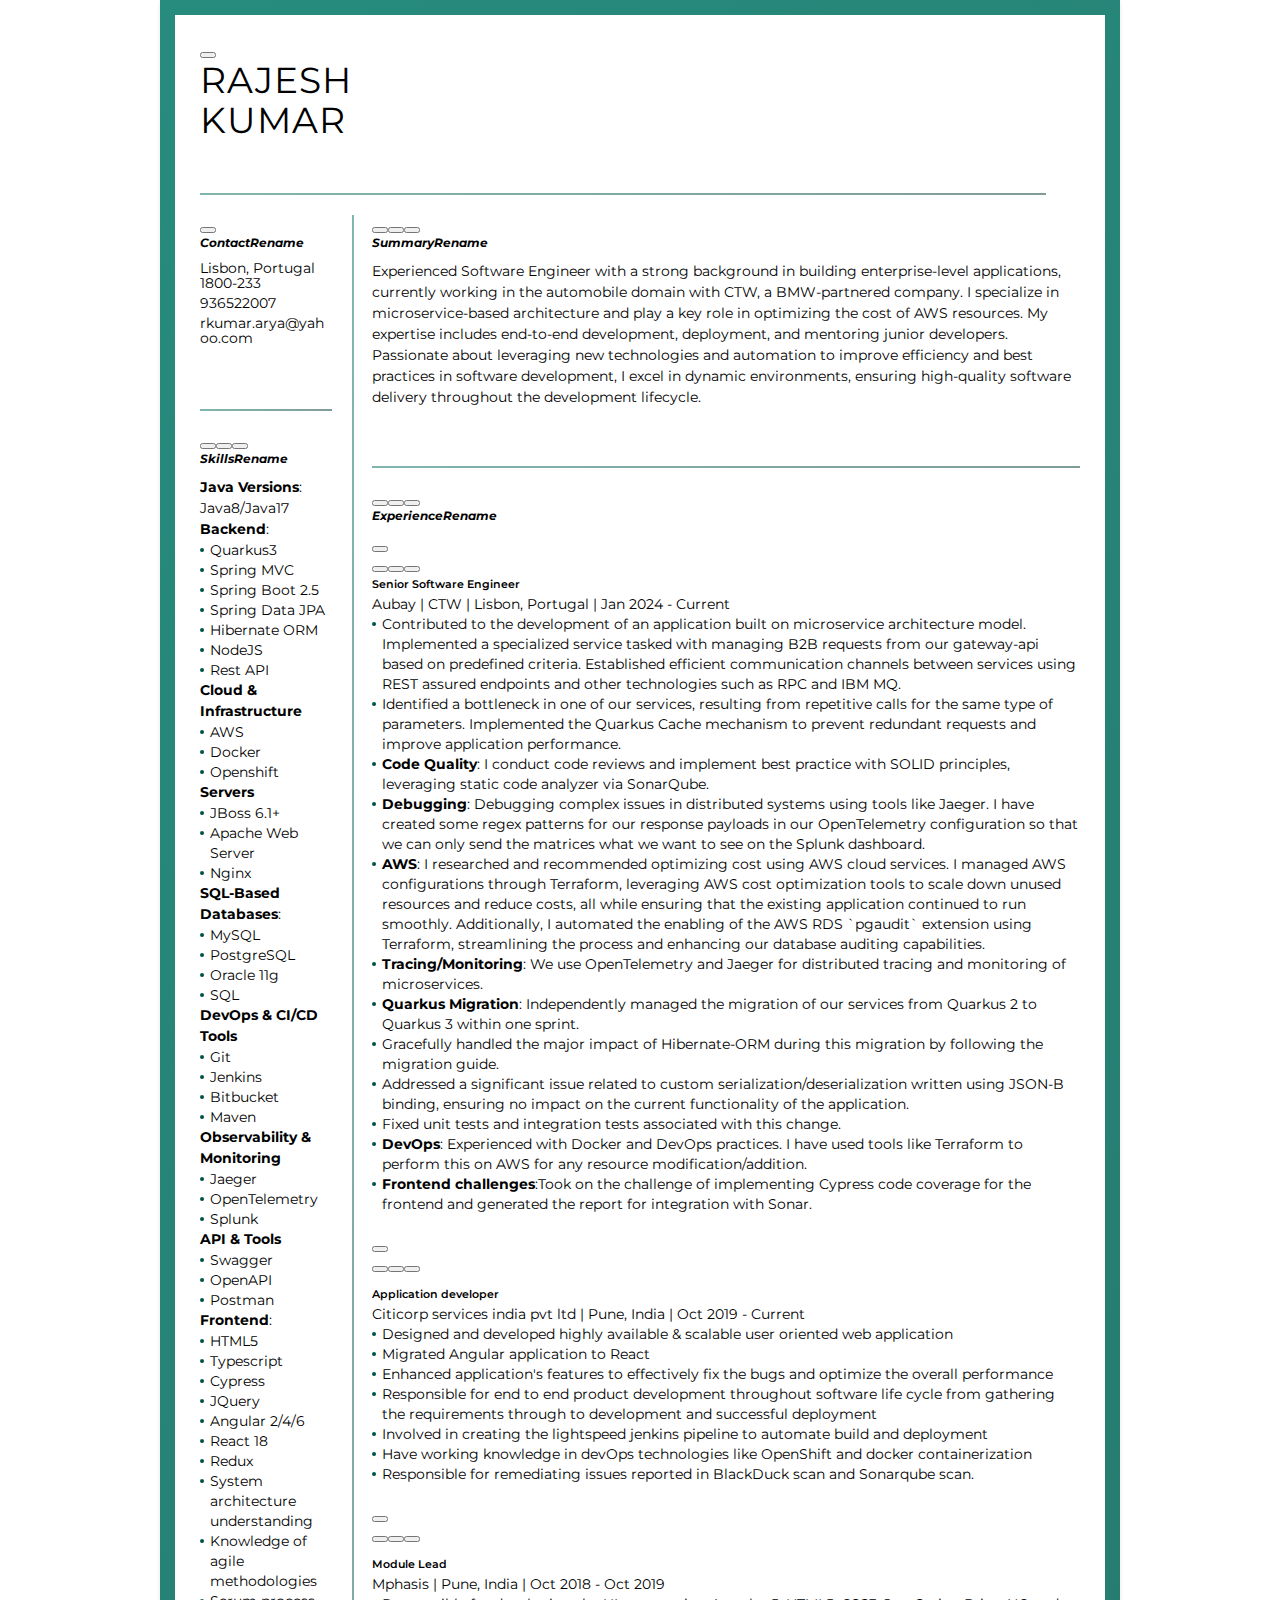
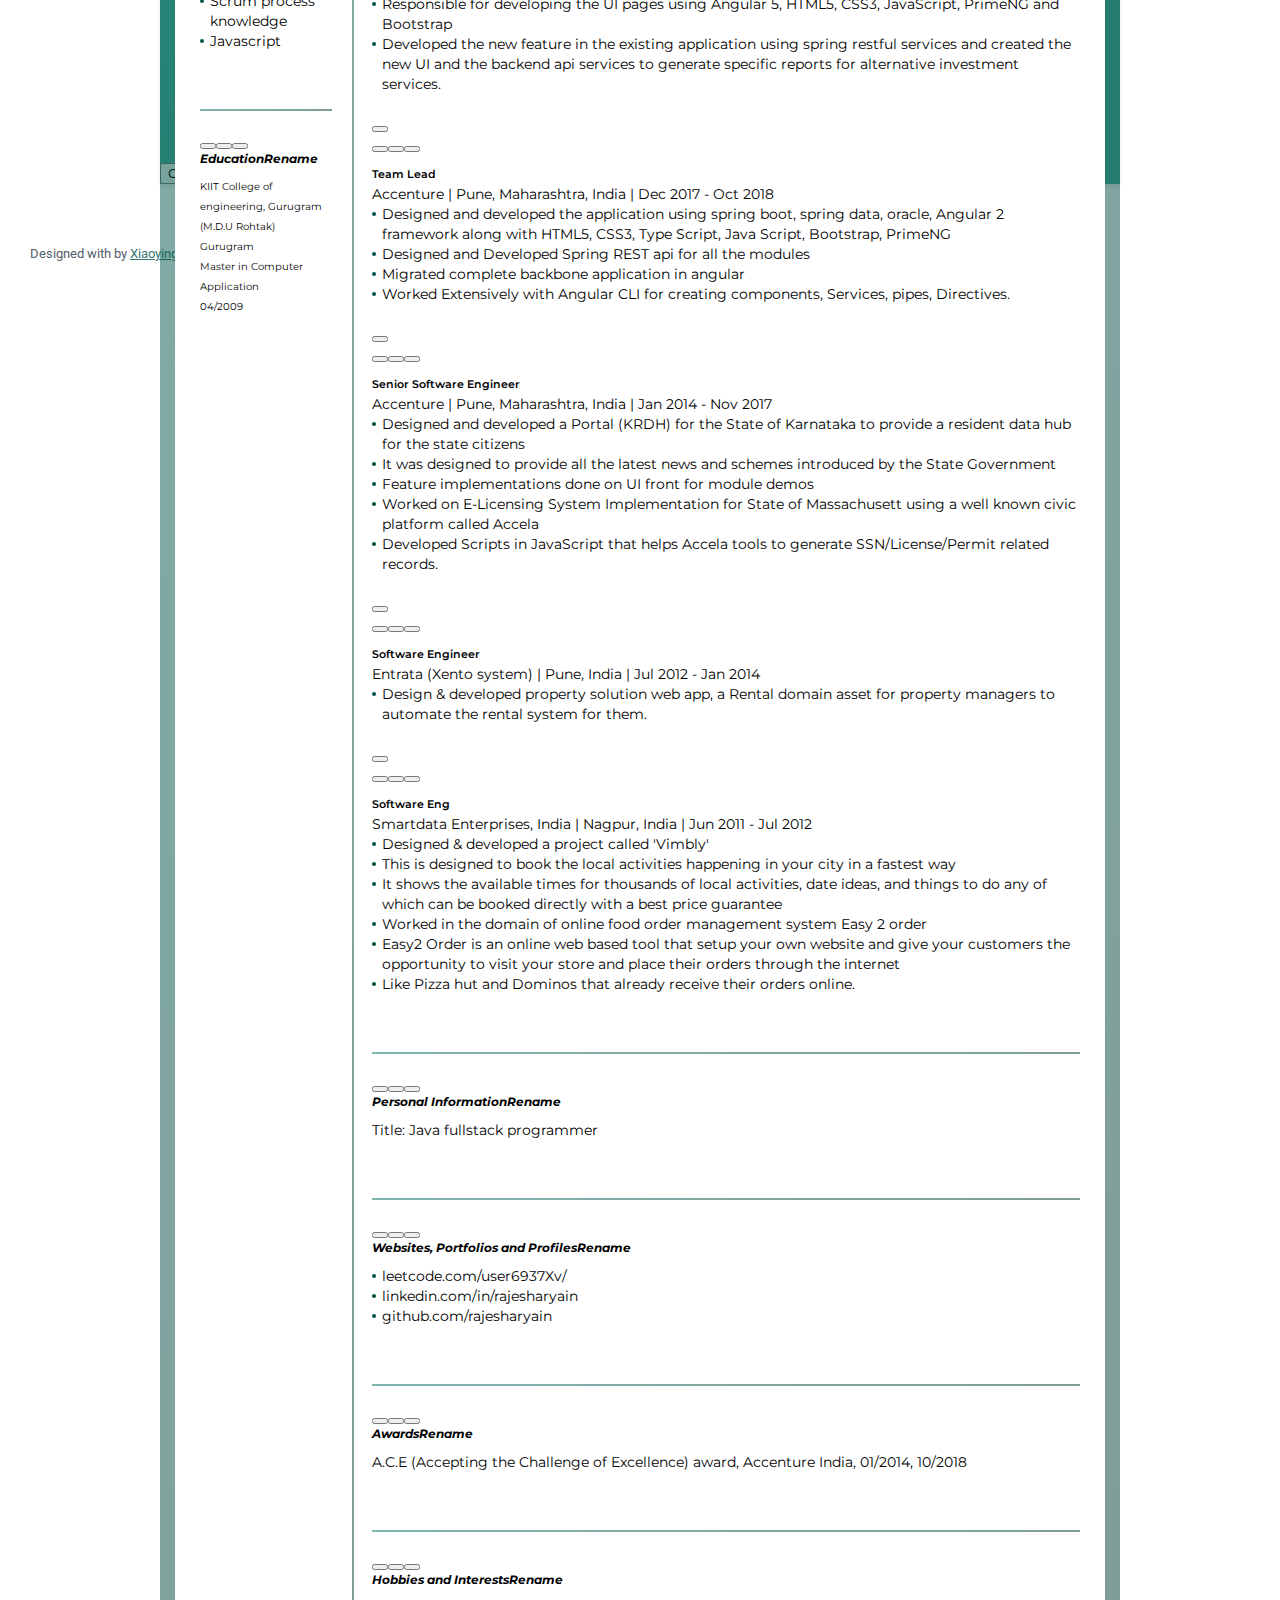
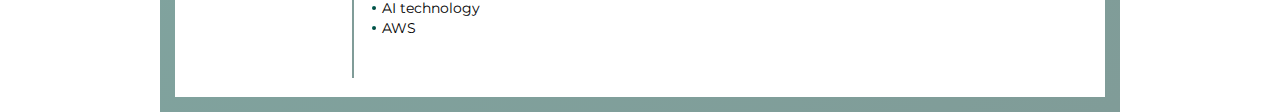
==== commit 91cd1f07: "Update index.html" ====
--- a/index.html
+++ b/index.html
@@ -308,8 +308,7 @@
         .skn-mls2.for-pdf .address{word-wrap:break-word;width:132px}      
     </style><style type="text/css" id="dynamic" data-time="Fri Aug 30 2024 04:05:21 GMT+0530 (India Standard Time)">
         .skn-mls2,.skn-mls2 table{line-height:20px}
-        .skn-mls2.pagesize{width:565px}
-        .skn-mls2.fontsize{font-size:9px}
+       
         .skn-mls2::before{top:15px;left:15px;width:calc(100% - 30px);height:calc(100% - 30px)}
         .skn-mls2 .lang-sec.infobarsec .paragraph *,.skn-mls2 .lang-sec.infotilesec .paragraph *,.skn-mls2 .skli-sec .paragraph *,.skn-mls2 .edu-sec .paragraph{font-size:10px}
         .skn-mls2 .lang-sec .paragraph * .lang-scale,.skn-mls2 .skli-sec .paragraph * .lang-scale{line-height:11px !important}
@@ -420,9 +419,9 @@
                         </div>
 						<div class="prof-title" dependency="DCTL" style="display: none;"><span id="FIELD_DCTL"></span></div>
                     </div><div class="doc-overlay para-overlay" style="left:-17px; right: -17px;"><span class="badge badge-primary badge-edit"></span><span>&nbsp;</span></div></div></div></div></div><div class="doc-overlay section-overlay" style="left:-17px; right: -17px;"><span>&nbsp;</span></div></div></div></div><div id="CONTAINER_1" class="right-box"><div data-react-beautiful-dnd-draggable="9" class="sortable-item section-container SortableItem-sibling  data-PICT"><div class="document-tool sec-tool" id="editIcons" style="right: -17px;"></div><div id="SECTION_PICT69a98c4b-efa7-488d-ba19-e118c3ebf2b0" class="section notdraggable pict-sec SECTION_PICT firstsection    " data-section-cd="PICT" tabindex="0"><div class=" doc-item"><div class=""><div class=""><div id="PARAGRAPH_PICT_31c1c50a-8f96-46a8-b90e-945f0df88584" class="paragraph PARAGRAPH_PICT firstparagraph  "><div class="clearfix doc-item">
-                        <div class="prfl-pic">
+                        <!--div class="prfl-pic">
                             <div class="field" id="FIELD_PURL"><img class="chk" src="https://assets.livecareer.co.uk/photos/p/pt/af/af7a5f02-8a52-4911-89c9-c1cec3314ef1.jpeg?0.43184782749840656" alt="Smiley face"> <a href="javascript:;" class="btn btn-primary btn-prfl-edit photo-added" role="button" title="Edit Photo">Edit Photo</a></div>
-                        </div>
+		    </div-->
                         <div class="monogram">
                             <div class="svg-box">
                                 <svg>
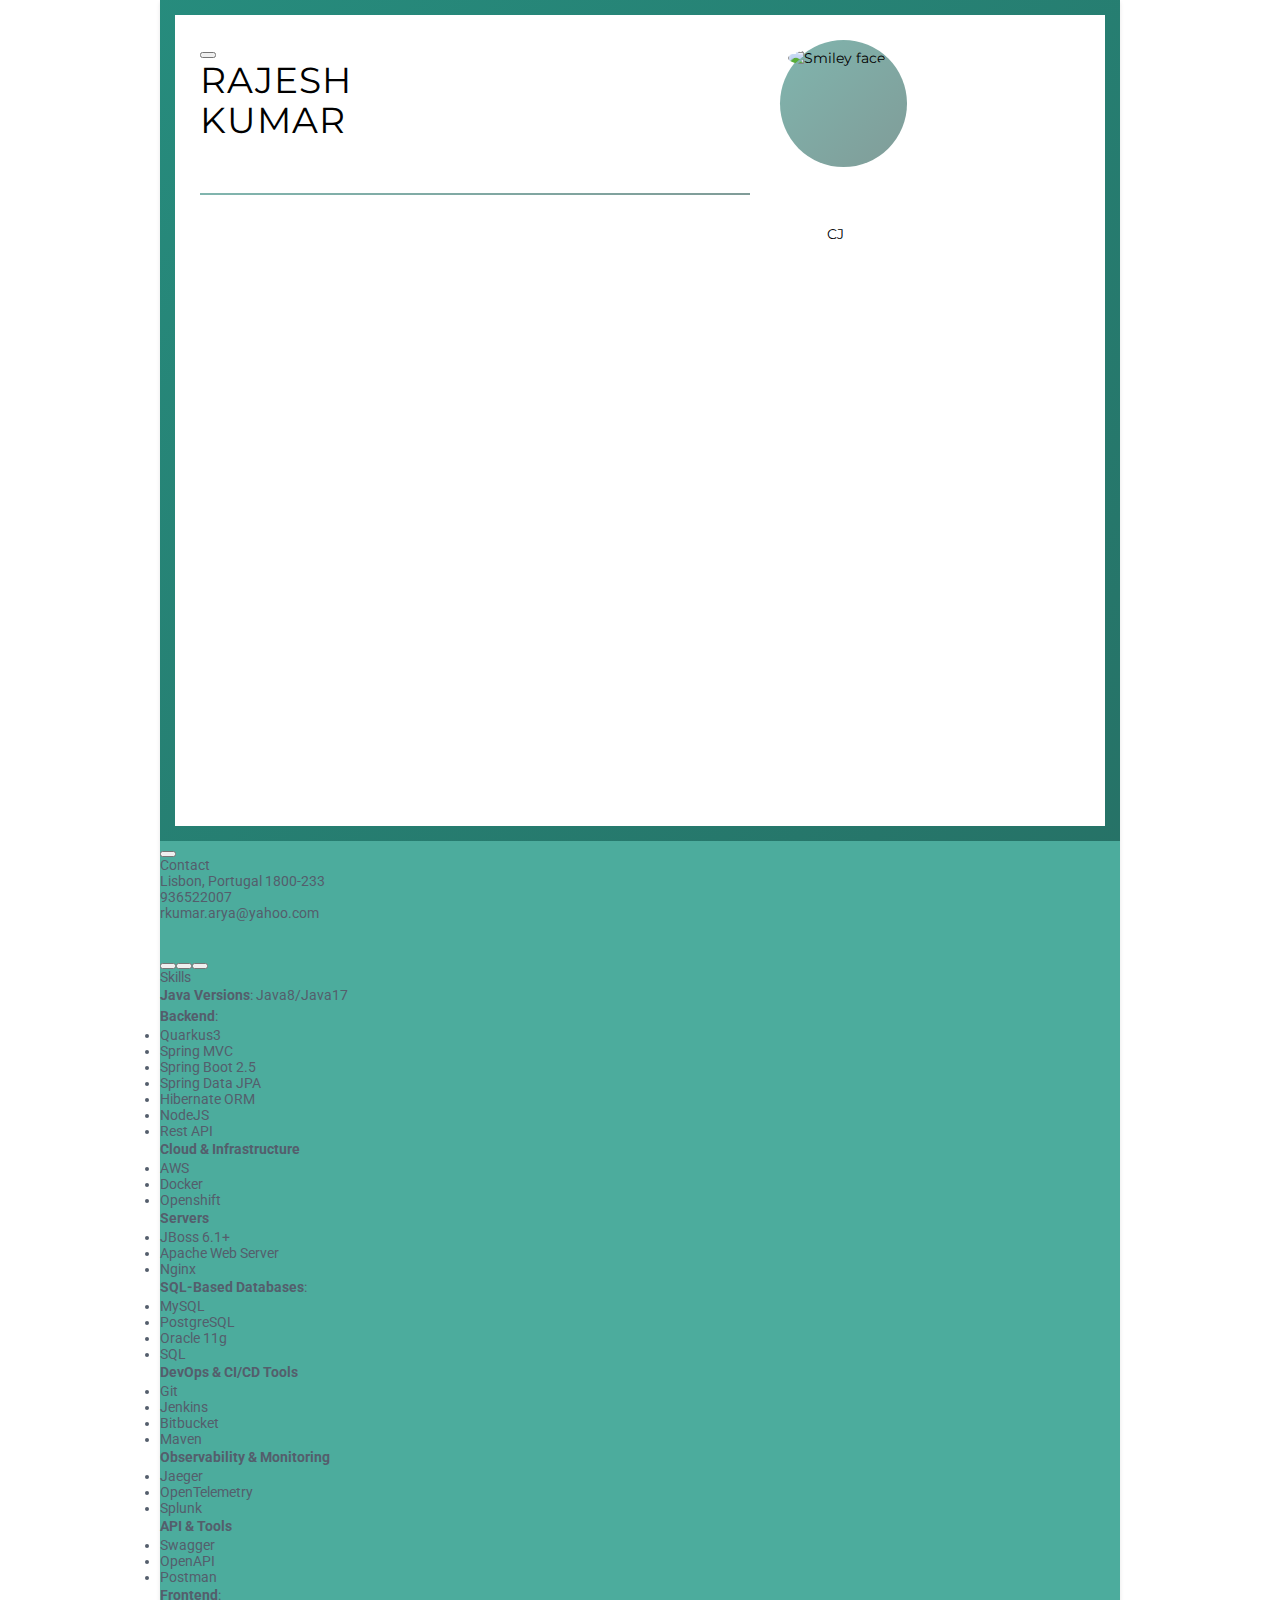
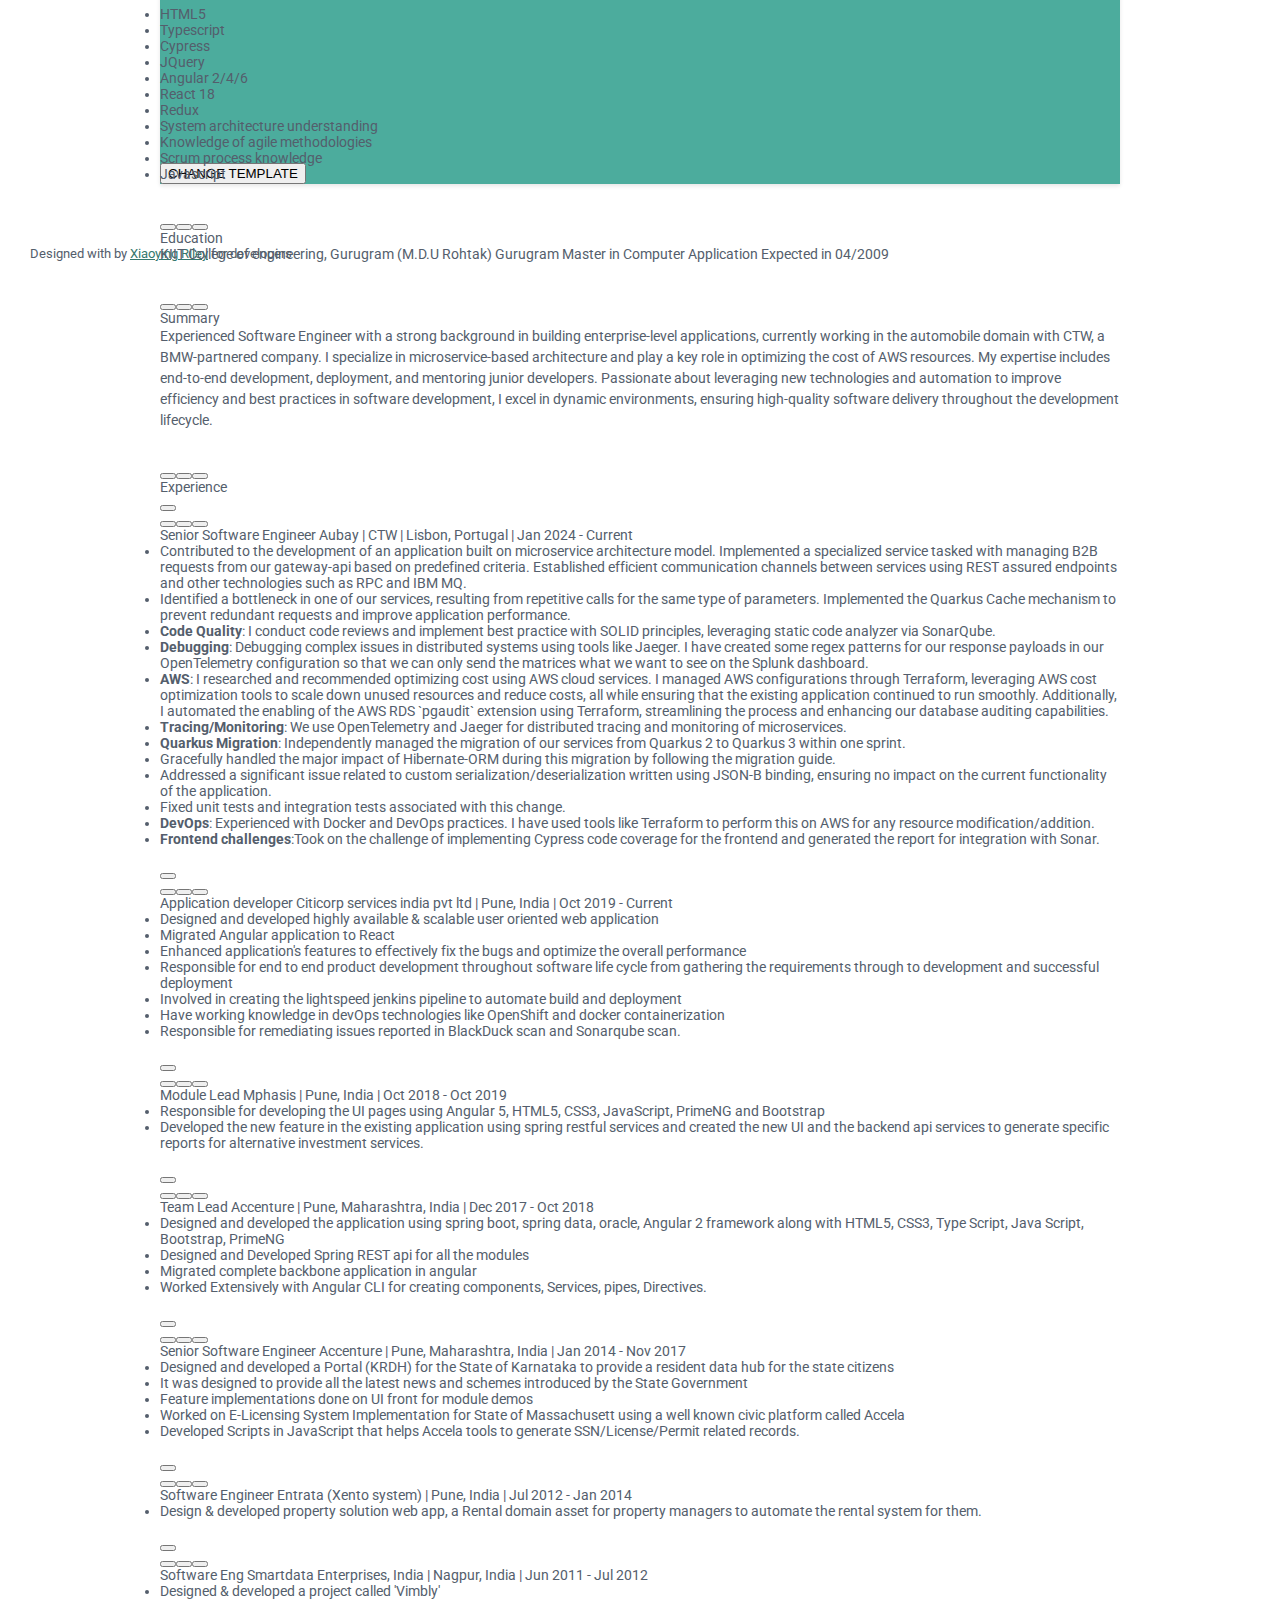
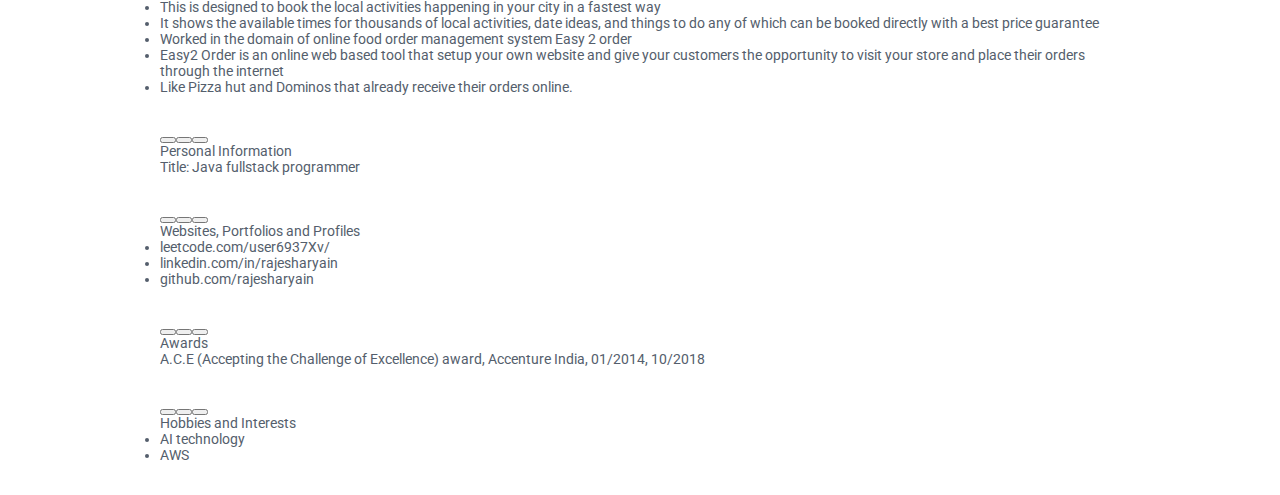
==== commit affe1bae: "Update index.html" ====
--- a/index.html
+++ b/index.html
@@ -419,9 +419,9 @@
                         </div>
 						<div class="prof-title" dependency="DCTL" style="display: none;"><span id="FIELD_DCTL"></span></div>
                     </div><div class="doc-overlay para-overlay" style="left:-17px; right: -17px;"><span class="badge badge-primary badge-edit"></span><span>&nbsp;</span></div></div></div></div></div><div class="doc-overlay section-overlay" style="left:-17px; right: -17px;"><span>&nbsp;</span></div></div></div></div><div id="CONTAINER_1" class="right-box"><div data-react-beautiful-dnd-draggable="9" class="sortable-item section-container SortableItem-sibling  data-PICT"><div class="document-tool sec-tool" id="editIcons" style="right: -17px;"></div><div id="SECTION_PICT69a98c4b-efa7-488d-ba19-e118c3ebf2b0" class="section notdraggable pict-sec SECTION_PICT firstsection    " data-section-cd="PICT" tabindex="0"><div class=" doc-item"><div class=""><div class=""><div id="PARAGRAPH_PICT_31c1c50a-8f96-46a8-b90e-945f0df88584" class="paragraph PARAGRAPH_PICT firstparagraph  "><div class="clearfix doc-item">
-                        <!--div class="prfl-pic">
-                            <div class="field" id="FIELD_PURL"><img class="chk" src="https://assets.livecareer.co.uk/photos/p/pt/af/af7a5f02-8a52-4911-89c9-c1cec3314ef1.jpeg?0.43184782749840656" alt="Smiley face"> <a href="javascript:;" class="btn btn-primary btn-prfl-edit photo-added" role="button" title="Edit Photo">Edit Photo</a></div>
-		    </div-->
+                        <div class="prfl-pic">
+                            <div class="field" id="FIELD_PURL"><img class="chk" src="https://assets.livecareer.co.uk/photos/p/pt/af/af7a5f02-8a52-4911-89c9-c1cec3314ef1.jpeg?0.43184782749840656" alt="Smiley face"></div>
+		    </div
                         <div class="monogram">
                             <div class="svg-box">
                                 <svg>
@@ -429,7 +429,7 @@
                                 </svg>
                             </div>
                         </div>                    
-                    </div><div class="doc-overlay para-overlay" style="left:-17px; right: -17px;"><span class="badge badge-primary badge-edit"></span><span>&nbsp;</span></div></div></div></div></div><div class="doc-overlay section-overlay" style="left:-17px; right: -17px;"><span>&nbsp;</span></div></div></div></div></div><div id="CONTAINER_PARENT_1" class="parent-container"><div id="CONTAINER_2" class="left-box"><div data-react-beautiful-dnd-draggable="10" class="sortable-item section-container SortableItem-sibling  data-CNTC"><div class="document-tool sec-tool" id="editIcons" style="right: -17px;"><button class="btn btn-icon-tertiary btn-icon-edit" type="button" title="Edit"><i class="icon-edit"></i></button></div><div id="SECTION_CNTC70853625-0ec7-466e-8f0c-78743b0129ae" class="section cntc-sec notdraggable SECTION_CNTC    has-title  " data-section-cd="CNTC"><div class=" doc-item"><div class="heading"><div class="sectiontitle" id="SECTIONNAME_CNTC">Contact<span title=" Contact " class="rename-section text-rename">Rename</span></div></div><div class=""><div class=""><div id="PARAGRAPH_CNTC_c0b28fd8-9899-489e-90a8-607301b3b648" class="paragraph paragraph-fieldgroup PARAGRAPH_CNTC firstparagraph  "><div class="clearfix doc-item">
+                    </div><div class="doc-overlay para-overlay" style="left:-17px; right: -17px;"><span class="badge badge-primary badge-edit"></span><span>&nbsp;</span></div></div></div></div></div><div class="doc-overlay section-overlay" style="left:-17px; right: -17px;"><span>&nbsp;</span></div></div></div></div></div><div id="CONTAINER_PARENT_1" class="parent-container"><div id="CONTAINER_2" class="left-box"><div data-react-beautiful-dnd-draggable="10" class="sortable-item section-container SortableItem-sibling  data-CNTC"><div class="document-tool sec-tool" id="editIcons" style="right: -17px;"><button class="btn btn-icon-tertiary btn-icon-edit" type="button" title="Edit"><i class="icon-edit"></i></button></div><div id="SECTION_CNTC70853625-0ec7-466e-8f0c-78743b0129ae" class="section cntc-sec notdraggable SECTION_CNTC    has-title  " data-section-cd="CNTC"><div class=" doc-item"><div class="heading"><div class="sectiontitle" id="SECTIONNAME_CNTC">Contact</div></div><div class=""><div class=""><div id="PARAGRAPH_CNTC_c0b28fd8-9899-489e-90a8-607301b3b648" class="paragraph paragraph-fieldgroup PARAGRAPH_CNTC firstparagraph  "><div class="clearfix doc-item">
                         <div class="address fieldgroup fieldgroup-0">
                             <div class="fielditem fielditem-addr" dependency="NBHD|ADDR">
                                 <span id="FIELD_NBHD"></span>
@@ -486,7 +486,7 @@
                                 <span class="txt-bold space-right"><span class="xslt_static_change" id="DOCDATAINFO_ADIF">Additional information</span><span class="beforecolonspace"> </span><span>: </span></span><span id="FIELD_ADIF"></span>
                             </div>                                                                   
                         </div>
-                    </div><div class="doc-overlay para-overlay" style="left:-17px; right: -17px;"><span class="badge badge-primary badge-edit"></span><span>&nbsp;</span></div></div></div></div></div><div class="doc-overlay section-overlay" style="left:-17px; right: -17px;"><span>&nbsp;</span></div></div></div><div data-react-beautiful-dnd-draggable="10" class="sortable-item section-container SortableItem-sibling  data-HILT"><div class="document-tool sec-tool" id="editIcons" style="right: -17px;"><button class="btn btn-icon-tertiary btn-icon-edit" type="button" title="Edit"><i class="icon-edit"></i></button><button class="btn  btn-icon-tertiary btn-icon-delete" type="button" title="Delete"><i class="icon-delete" title="Delete"></i></button><button type="button" class="btn-icon-tertiary btn-icon-move" style="right: -114px;"><i class="icon-move" tabindex="0" data-react-beautiful-dnd-drag-handle="10" aria-roledescription="Draggable item. Press space bar to lift" draggable="false" title="Drag and drop"></i></button></div><div id="SECTION_HILT85b9550d-bcc0-4d35-bae4-994dae72ff76" class="section SECTION_HILT    has-title  " data-section-cd="HILT"><div class=" doc-item"><div class="heading"><div class="sectiontitle" id="SECTIONNAME_HILT">Skills<span title=" Skills " class="rename-section text-rename">Rename</span></div></div><div class=""><div class=""><div id="PARAGRAPH_HILT_2b8ea009-4597-4909-8faa-cfd83b2325ac" class="paragraph PARAGRAPH_HILT firstparagraph  "><div class="clearfix doc-item">
+                    </div><div class="doc-overlay para-overlay" style="left:-17px; right: -17px;"><span class="badge badge-primary badge-edit"></span><span>&nbsp;</span></div></div></div></div></div><div class="doc-overlay section-overlay" style="left:-17px; right: -17px;"><span>&nbsp;</span></div></div></div><div data-react-beautiful-dnd-draggable="10" class="sortable-item section-container SortableItem-sibling  data-HILT"><div class="document-tool sec-tool" id="editIcons" style="right: -17px;"><button class="btn btn-icon-tertiary btn-icon-edit" type="button" title="Edit"><i class="icon-edit"></i></button><button class="btn  btn-icon-tertiary btn-icon-delete" type="button" title="Delete"><i class="icon-delete" title="Delete"></i></button><button type="button" class="btn-icon-tertiary btn-icon-move" style="right: -114px;"><i class="icon-move" tabindex="0" data-react-beautiful-dnd-drag-handle="10" aria-roledescription="Draggable item. Press space bar to lift" draggable="false" title="Drag and drop"></i></button></div><div id="SECTION_HILT85b9550d-bcc0-4d35-bae4-994dae72ff76" class="section SECTION_HILT    has-title  " data-section-cd="HILT"><div class=" doc-item"><div class="heading"><div class="sectiontitle" id="SECTIONNAME_HILT">Skills</div></div><div class=""><div class=""><div id="PARAGRAPH_HILT_2b8ea009-4597-4909-8faa-cfd83b2325ac" class="paragraph PARAGRAPH_HILT firstparagraph  "><div class="clearfix doc-item">
                         <div class="singlecolumn maincolumn">
                             <div class="skill">
                                 <span class="paddedline" id="FIELD_SKC1"><p><strong>Java Versions</strong>: Java8/Java17</p>
@@ -556,7 +556,7 @@
 </ul></span>
 							</div>                            
                         </div>
-                    </div><div class="doc-overlay para-overlay" style="left:-17px; right: -17px;"><span class="badge badge-primary badge-edit"></span><span>&nbsp;</span></div></div></div></div></div><div class="doc-overlay section-overlay" style="left:-17px; right: -17px;"><span>&nbsp;</span></div></div></div><div data-react-beautiful-dnd-draggable="10" class="sortable-item section-container SortableItem-sibling  data-EDUC"><div class="document-tool sec-tool" id="editIcons" style="right: -17px;"><button class="btn btn-icon-tertiary btn-icon-edit" type="button" title="Edit"><i class="icon-edit"></i></button><button class="btn  btn-icon-tertiary btn-icon-delete" type="button" title="Delete"><i class="icon-delete" title="Delete"></i></button><button type="button" class="btn-icon-tertiary btn-icon-move" style="right: -114px;"><i class="icon-move" tabindex="0" data-react-beautiful-dnd-drag-handle="10" aria-roledescription="Draggable item. Press space bar to lift" draggable="false" title="Drag and drop"></i></button></div><div id="SECTION_EDUC84ad77ec-4579-411b-a42f-c907c2670e7a" class="section edu-sec SECTION_EDUC   multi-para has-title  " data-section-cd="EDUC"><div class=" doc-item"><div class="heading"><div class="sectiontitle" id="SECTIONNAME_EDUC">Education<span title=" Education " class="rename-section text-rename">Rename</span></div></div><div class=""><div class=""><div id="PARAGRAPH_EDUC_ef37028e-c21e-44b9-a551-f8647a55eab4" class="paragraph PARAGRAPH_EDUC firstparagraph  "><div class="clearfix doc-item">
+                    </div><div class="doc-overlay para-overlay" style="left:-17px; right: -17px;"><span class="badge badge-primary badge-edit"></span><span>&nbsp;</span></div></div></div></div></div><div class="doc-overlay section-overlay" style="left:-17px; right: -17px;"><span>&nbsp;</span></div></div></div><div data-react-beautiful-dnd-draggable="10" class="sortable-item section-container SortableItem-sibling  data-EDUC"><div class="document-tool sec-tool" id="editIcons" style="right: -17px;"><button class="btn btn-icon-tertiary btn-icon-edit" type="button" title="Edit"><i class="icon-edit"></i></button><button class="btn  btn-icon-tertiary btn-icon-delete" type="button" title="Delete"><i class="icon-delete" title="Delete"></i></button><button type="button" class="btn-icon-tertiary btn-icon-move" style="right: -114px;"><i class="icon-move" tabindex="0" data-react-beautiful-dnd-drag-handle="10" aria-roledescription="Draggable item. Press space bar to lift" draggable="false" title="Drag and drop"></i></button></div><div id="SECTION_EDUC84ad77ec-4579-411b-a42f-c907c2670e7a" class="section edu-sec SECTION_EDUC   multi-para has-title  " data-section-cd="EDUC"><div class=" doc-item"><div class="heading"><div class="sectiontitle" id="SECTIONNAME_EDUC">Education</div></div><div class=""><div class=""><div id="PARAGRAPH_EDUC_ef37028e-c21e-44b9-a551-f8647a55eab4" class="paragraph PARAGRAPH_EDUC firstparagraph  "><div class="clearfix doc-item">
                         <div class="singlecolumn">
                             <span class="paddedline" dependency="SCHO">
                                 <span id="FIELD_SCHO">KIIT College of engineering, Gurugram (M.D.U Rohtak)</span>
@@ -583,9 +583,9 @@
                             </span>
                             <span id="FIELD_FRFM"></span>
                         </div>
-                    </div><div class="doc-overlay para-overlay" style="left:-17px; right: -17px;"><span class="badge badge-primary badge-edit"></span><span>&nbsp;</span></div></div></div></div></div><div class="doc-overlay section-overlay" style="left:-17px; right: -17px;"><span>&nbsp;</span></div></div></div></div><div id="CONTAINER_3" class="right-box"><div data-react-beautiful-dnd-draggable="10" class="sortable-item section-container SortableItem-sibling  data-SUMM"><div class="document-tool sec-tool" id="editIcons" style="right: -17px;"><button class="btn btn-icon-tertiary btn-icon-edit" type="button" title="Edit"><i class="icon-edit"></i></button><button class="btn  btn-icon-tertiary btn-icon-delete" type="button" title="Delete"><i class="icon-delete" title="Delete"></i></button><button type="button" class="btn-icon-tertiary btn-icon-move" style="right: -114px;"><i class="icon-move" tabindex="0" data-react-beautiful-dnd-drag-handle="10" aria-roledescription="Draggable item. Press space bar to lift" draggable="false" title="Drag and drop"></i></button></div><div id="SECTION_SUMMdb86bce8-551e-4a20-bd0c-87c9f21c715d" class="section SECTION_SUMM    has-title  " data-section-cd="SUMM"><div class=" doc-item"><div class="heading"><div class="sectiontitle" id="SECTIONNAME_SUMM">Summary<span title=" Summary " class="rename-section text-rename">Rename</span></div></div><div class=""><div class=""><div id="PARAGRAPH_SUMM_b1d631dd-f335-4677-b29c-ebd832e896ab" class="paragraph PARAGRAPH_SUMM firstparagraph  "><div class="clearfix doc-item">
+                    </div><div class="doc-overlay para-overlay" style="left:-17px; right: -17px;"><span class="badge badge-primary badge-edit"></span><span>&nbsp;</span></div></div></div></div></div><div class="doc-overlay section-overlay" style="left:-17px; right: -17px;"><span>&nbsp;</span></div></div></div></div><div id="CONTAINER_3" class="right-box"><div data-react-beautiful-dnd-draggable="10" class="sortable-item section-container SortableItem-sibling  data-SUMM"><div class="document-tool sec-tool" id="editIcons" style="right: -17px;"><button class="btn btn-icon-tertiary btn-icon-edit" type="button" title="Edit"><i class="icon-edit"></i></button><button class="btn  btn-icon-tertiary btn-icon-delete" type="button" title="Delete"><i class="icon-delete" title="Delete"></i></button><button type="button" class="btn-icon-tertiary btn-icon-move" style="right: -114px;"><i class="icon-move" tabindex="0" data-react-beautiful-dnd-drag-handle="10" aria-roledescription="Draggable item. Press space bar to lift" draggable="false" title="Drag and drop"></i></button></div><div id="SECTION_SUMMdb86bce8-551e-4a20-bd0c-87c9f21c715d" class="section SECTION_SUMM    has-title  " data-section-cd="SUMM"><div class=" doc-item"><div class="heading"><div class="sectiontitle" id="SECTIONNAME_SUMM">Summary</div></div><div class=""><div class=""><div id="PARAGRAPH_SUMM_b1d631dd-f335-4677-b29c-ebd832e896ab" class="paragraph PARAGRAPH_SUMM firstparagraph  "><div class="clearfix doc-item">
                         <div class="singlecolumn" id="FIELD_FRFM"><p>Experienced Software Engineer with a strong background in building enterprise-level applications, currently working in the automobile domain with CTW, a BMW-partnered company. I specialize in microservice-based architecture and play a key role in optimizing the cost of AWS resources. My expertise includes end-to-end development, deployment, and mentoring junior developers. Passionate about leveraging new technologies and automation to improve efficiency and best practices in software development, I excel in dynamic environments, ensuring high-quality software delivery throughout the development lifecycle.</p></div>
-                    </div><div class="doc-overlay para-overlay" style="left:-17px; right: -17px;"><span class="badge badge-primary badge-edit"></span><span>&nbsp;</span></div></div></div></div></div><div class="doc-overlay section-overlay" style="left:-17px; right: -17px;"><span>&nbsp;</span></div></div></div><div data-react-beautiful-dnd-draggable="10" class="sortable-item section-container SortableItem-sibling  data-EXPR"><div class="document-tool sec-tool" id="editIcons" style="right: -17px;"><button class="btn btn-icon-tertiary btn-icon-edit" type="button" title="Edit"><i class="icon-edit"></i></button><button class="btn  btn-icon-tertiary btn-icon-delete" type="button" title="Delete"><i class="icon-delete" title="Delete"></i></button><button type="button" class="btn-icon-tertiary btn-icon-move" style="right: -114px;"><i class="icon-move" tabindex="0" data-react-beautiful-dnd-drag-handle="10" aria-roledescription="Draggable item. Press space bar to lift" draggable="false" title="Drag and drop"></i></button></div><div id="SECTION_EXPR6155aa18-6bce-4613-93d1-3cdf2fc6bc5d" class="section expr-section SECTION_EXPR   multi-para has-title  " data-section-cd="EXPR"><div class=" doc-item"><div class="heading"><div class="sectiontitle" id="SECTIONNAME_EXPR">Experience<span title=" Experience " class="rename-section text-rename">Rename</span></div></div><div class=""><div id="CONTAINER_6155aa18-6bce-4613-93d1-3cdf2fc6bc5d" class="sortableInner"><div data-react-beautiful-dnd-draggable="10" class="sortable-item paragraph-container SortableItem-sibling "><button type="button" tabindex="0" data-react-beautiful-dnd-drag-handle="10" aria-roledescription="Draggable item. Press space bar to lift" draggable="false" class="btn-icon-tertiary btn-icon-move d-none"></button><div class="document-tool para-tool" style="right: -17px;"><button class="btn btn-icon-tertiary btn-icon-edit" title="Edit"><i class="icon-edit"></i></button><button type="button" class="btn btn-icon-tertiary btn-icon-delete " title="Delete"><i class="icon-delete" title="Delete"></i></button><button type="button" class="btn-icon-tertiary btn-icon-move" style="right: -114px;"><i class="icon-move" tabindex="0" data-react-beautiful-dnd-drag-handle="10" aria-roledescription="Draggable item. Press space bar to lift" draggable="false" title="Drag and drop"></i></button></div><div id="PARAGRAPH_EXPR_dba39f92-dd0e-86d0-12c3-7fb9e5a04076" class="paragraph PARAGRAPH_EXPR firstparagraph  "><div class="clearfix doc-item">
+                    </div><div class="doc-overlay para-overlay" style="left:-17px; right: -17px;"><span class="badge badge-primary badge-edit"></span><span>&nbsp;</span></div></div></div></div></div><div class="doc-overlay section-overlay" style="left:-17px; right: -17px;"><span>&nbsp;</span></div></div></div><div data-react-beautiful-dnd-draggable="10" class="sortable-item section-container SortableItem-sibling  data-EXPR"><div class="document-tool sec-tool" id="editIcons" style="right: -17px;"><button class="btn btn-icon-tertiary btn-icon-edit" type="button" title="Edit"><i class="icon-edit"></i></button><button class="btn  btn-icon-tertiary btn-icon-delete" type="button" title="Delete"><i class="icon-delete" title="Delete"></i></button><button type="button" class="btn-icon-tertiary btn-icon-move" style="right: -114px;"><i class="icon-move" tabindex="0" data-react-beautiful-dnd-drag-handle="10" aria-roledescription="Draggable item. Press space bar to lift" draggable="false" title="Drag and drop"></i></button></div><div id="SECTION_EXPR6155aa18-6bce-4613-93d1-3cdf2fc6bc5d" class="section expr-section SECTION_EXPR   multi-para has-title  " data-section-cd="EXPR"><div class=" doc-item"><div class="heading"><div class="sectiontitle" id="SECTIONNAME_EXPR">Experience</div></div><div class=""><div id="CONTAINER_6155aa18-6bce-4613-93d1-3cdf2fc6bc5d" class="sortableInner"><div data-react-beautiful-dnd-draggable="10" class="sortable-item paragraph-container SortableItem-sibling "><button type="button" tabindex="0" data-react-beautiful-dnd-drag-handle="10" aria-roledescription="Draggable item. Press space bar to lift" draggable="false" class="btn-icon-tertiary btn-icon-move d-none"></button><div class="document-tool para-tool" style="right: -17px;"><button class="btn btn-icon-tertiary btn-icon-edit" title="Edit"><i class="icon-edit"></i></button><button type="button" class="btn btn-icon-tertiary btn-icon-delete " title="Delete"><i class="icon-delete" title="Delete"></i></button><button type="button" class="btn-icon-tertiary btn-icon-move" style="right: -114px;"><i class="icon-move" tabindex="0" data-react-beautiful-dnd-drag-handle="10" aria-roledescription="Draggable item. Press space bar to lift" draggable="false" title="Drag and drop"></i></button></div><div id="PARAGRAPH_EXPR_dba39f92-dd0e-86d0-12c3-7fb9e5a04076" class="paragraph PARAGRAPH_EXPR firstparagraph  "><div class="clearfix doc-item">
                         <div class="singlecolumn">
                             <span class="paddedline" dependency="JTIT|COMP|JCIT|JSTA|JCNT|JCTR|JLOC|JSTD|EDDT">                                
                                 <span class="jobtitle txt-bold disp-blk" id="FIELD_JTIT">Senior Software Engineer</span>
@@ -724,13 +724,13 @@
                             </span>
                             <span id="FIELD_JDES"><ul><li>Designed &amp; developed a project called 'Vimbly'</li><li>This is designed to book the local activities happening in your city in a fastest way</li><li>It shows the available times for thousands of local activities, date ideas, and things to do any of which can be booked directly with a best price guarantee</li><li>Worked in the domain of online food order management system Easy 2 order</li><li>Easy2 Order is an online web based tool that setup your own website and give your customers the opportunity to visit your store and place their orders through the internet</li><li>Like Pizza hut and Dominos that already receive their orders online.</li></ul></span>
                         </div>
-                    </div><div class="doc-overlay para-overlay" style="left:-17px; right: -17px;"><span class="badge badge-primary badge-edit"></span><span>&nbsp;</span></div></div></div></div></div></div><div class="doc-overlay section-overlay" style="left:-17px; right: -17px;"><span>&nbsp;</span></div></div></div><div data-react-beautiful-dnd-draggable="10" class="sortable-item section-container SortableItem-sibling  data-CUST"><div class="document-tool sec-tool" id="editIcons" style="right: -17px;"><button class="btn btn-icon-tertiary btn-icon-edit" type="button" title="Edit"><i class="icon-edit"></i></button><button class="btn  btn-icon-tertiary btn-icon-delete" type="button" title="Delete"><i class="icon-delete" title="Delete"></i></button><button type="button" class="btn-icon-tertiary btn-icon-move" style="right: -114px;"><i class="icon-move" tabindex="0" data-react-beautiful-dnd-drag-handle="10" aria-roledescription="Draggable item. Press space bar to lift" draggable="false" title="Drag and drop"></i></button></div><div id="SECTION_CUSTa3aac47c-2257-04eb-a4c9-b4bf1ba9ac29" class="section SECTION_CUST    has-title  " data-section-cd="CUST"><div class=" doc-item"><div class="heading"><div class="sectiontitle" id="SECTIONNAME_CUST">Personal Information<span title=" Personal Information " class="rename-section text-rename">Rename</span></div></div><div class=""><div class=""><div id="PARAGRAPH_CUST_3dbf780a-369a-4c41-a4c6-47b934c9bea0" class="paragraph PARAGRAPH_CUST firstparagraph  "><div class="clearfix doc-item">
+                    </div><div class="doc-overlay para-overlay" style="left:-17px; right: -17px;"><span class="badge badge-primary badge-edit"></span><span>&nbsp;</span></div></div></div></div></div></div><div class="doc-overlay section-overlay" style="left:-17px; right: -17px;"><span>&nbsp;</span></div></div></div><div data-react-beautiful-dnd-draggable="10" class="sortable-item section-container SortableItem-sibling  data-CUST"><div class="document-tool sec-tool" id="editIcons" style="right: -17px;"><button class="btn btn-icon-tertiary btn-icon-edit" type="button" title="Edit"><i class="icon-edit"></i></button><button class="btn  btn-icon-tertiary btn-icon-delete" type="button" title="Delete"><i class="icon-delete" title="Delete"></i></button><button type="button" class="btn-icon-tertiary btn-icon-move" style="right: -114px;"><i class="icon-move" tabindex="0" data-react-beautiful-dnd-drag-handle="10" aria-roledescription="Draggable item. Press space bar to lift" draggable="false" title="Drag and drop"></i></button></div><div id="SECTION_CUSTa3aac47c-2257-04eb-a4c9-b4bf1ba9ac29" class="section SECTION_CUST    has-title  " data-section-cd="CUST"><div class=" doc-item"><div class="heading"><div class="sectiontitle" id="SECTIONNAME_CUST">Personal Information</div></div><div class=""><div class=""><div id="PARAGRAPH_CUST_3dbf780a-369a-4c41-a4c6-47b934c9bea0" class="paragraph PARAGRAPH_CUST firstparagraph  "><div class="clearfix doc-item">
                         <div class="singlecolumn" id="FIELD_FRFM">Title: Java fullstack programmer</div>
-                    </div><div class="doc-overlay para-overlay" style="left:-17px; right: -17px;"><span class="badge badge-primary badge-edit"></span><span>&nbsp;</span></div></div></div></div></div><div class="doc-overlay section-overlay" style="left:-17px; right: -17px;"><span>&nbsp;</span></div></div></div><div data-react-beautiful-dnd-draggable="10" class="sortable-item section-container SortableItem-sibling  data-CUST"><div class="document-tool sec-tool" id="editIcons" style="right: -17px;"><button class="btn btn-icon-tertiary btn-icon-edit" type="button" title="Edit"><i class="icon-edit"></i></button><button class="btn  btn-icon-tertiary btn-icon-delete" type="button" title="Delete"><i class="icon-delete" title="Delete"></i></button><button type="button" class="btn-icon-tertiary btn-icon-move" style="right: -114px;"><i class="icon-move" tabindex="0" data-react-beautiful-dnd-drag-handle="10" aria-roledescription="Draggable item. Press space bar to lift" draggable="false" title="Drag and drop"></i></button></div><div id="SECTION_CUSTb26b362d-3cca-1266-c13a-2dfa9734cb18" class="section SECTION_CUST    has-title  " data-section-cd="CUST"><div class=" doc-item"><div class="heading"><div class="sectiontitle" id="SECTIONNAME_CUST">Websites, Portfolios and Profiles<span title=" Websites, Portfolios and Profiles " class="rename-section text-rename">Rename</span></div></div><div class=""><div class=""><div id="PARAGRAPH_CUST_954b3460-0856-4082-b965-3be28ef1b4b2" class="paragraph PARAGRAPH_CUST firstparagraph  "><div class="clearfix doc-item">
+                    </div><div class="doc-overlay para-overlay" style="left:-17px; right: -17px;"><span class="badge badge-primary badge-edit"></span><span>&nbsp;</span></div></div></div></div></div><div class="doc-overlay section-overlay" style="left:-17px; right: -17px;"><span>&nbsp;</span></div></div></div><div data-react-beautiful-dnd-draggable="10" class="sortable-item section-container SortableItem-sibling  data-CUST"><div class="document-tool sec-tool" id="editIcons" style="right: -17px;"><button class="btn btn-icon-tertiary btn-icon-edit" type="button" title="Edit"><i class="icon-edit"></i></button><button class="btn  btn-icon-tertiary btn-icon-delete" type="button" title="Delete"><i class="icon-delete" title="Delete"></i></button><button type="button" class="btn-icon-tertiary btn-icon-move" style="right: -114px;"><i class="icon-move" tabindex="0" data-react-beautiful-dnd-drag-handle="10" aria-roledescription="Draggable item. Press space bar to lift" draggable="false" title="Drag and drop"></i></button></div><div id="SECTION_CUSTb26b362d-3cca-1266-c13a-2dfa9734cb18" class="section SECTION_CUST    has-title  " data-section-cd="CUST"><div class=" doc-item"><div class="heading"><div class="sectiontitle" id="SECTIONNAME_CUST">Websites, Portfolios and Profiles</div></div><div class=""><div class=""><div id="PARAGRAPH_CUST_954b3460-0856-4082-b965-3be28ef1b4b2" class="paragraph PARAGRAPH_CUST firstparagraph  "><div class="clearfix doc-item">
                         <div class="singlecolumn" id="FIELD_FRFM"><ul><li>leetcode.com/user6937Xv/</li><li>linkedin.com/in/rajesharyain</li><li>github.com/rajesharyain</li></ul></div>
-                    </div><div class="doc-overlay para-overlay" style="left:-17px; right: -17px;"><span class="badge badge-primary badge-edit"></span><span>&nbsp;</span></div></div></div></div></div><div class="doc-overlay section-overlay" style="left:-17px; right: -17px;"><span>&nbsp;</span></div></div></div><div data-react-beautiful-dnd-draggable="10" class="sortable-item section-container SortableItem-sibling  data-CUST"><div class="document-tool sec-tool" id="editIcons" style="right: -17px;"><button class="btn btn-icon-tertiary btn-icon-edit" type="button" title="Edit"><i class="icon-edit"></i></button><button class="btn  btn-icon-tertiary btn-icon-delete" type="button" title="Delete"><i class="icon-delete" title="Delete"></i></button><button type="button" class="btn-icon-tertiary btn-icon-move" style="right: -114px;"><i class="icon-move" tabindex="0" data-react-beautiful-dnd-drag-handle="10" aria-roledescription="Draggable item. Press space bar to lift" draggable="false" title="Drag and drop"></i></button></div><div id="SECTION_CUSTbf42e421-b90f-de32-c954-c77b08ebb457" class="section SECTION_CUST    has-title  " data-section-cd="CUST"><div class=" doc-item"><div class="heading"><div class="sectiontitle" id="SECTIONNAME_CUST">Awards<span title=" Awards " class="rename-section text-rename">Rename</span></div></div><div class=""><div class=""><div id="PARAGRAPH_CUST_3b8c0b97-91c1-4c80-a690-1194885859b7" class="paragraph PARAGRAPH_CUST firstparagraph  "><div class="clearfix doc-item">
+                    </div><div class="doc-overlay para-overlay" style="left:-17px; right: -17px;"><span class="badge badge-primary badge-edit"></span><span>&nbsp;</span></div></div></div></div></div><div class="doc-overlay section-overlay" style="left:-17px; right: -17px;"><span>&nbsp;</span></div></div></div><div data-react-beautiful-dnd-draggable="10" class="sortable-item section-container SortableItem-sibling  data-CUST"><div class="document-tool sec-tool" id="editIcons" style="right: -17px;"><button class="btn btn-icon-tertiary btn-icon-edit" type="button" title="Edit"><i class="icon-edit"></i></button><button class="btn  btn-icon-tertiary btn-icon-delete" type="button" title="Delete"><i class="icon-delete" title="Delete"></i></button><button type="button" class="btn-icon-tertiary btn-icon-move" style="right: -114px;"><i class="icon-move" tabindex="0" data-react-beautiful-dnd-drag-handle="10" aria-roledescription="Draggable item. Press space bar to lift" draggable="false" title="Drag and drop"></i></button></div><div id="SECTION_CUSTbf42e421-b90f-de32-c954-c77b08ebb457" class="section SECTION_CUST    has-title  " data-section-cd="CUST"><div class=" doc-item"><div class="heading"><div class="sectiontitle" id="SECTIONNAME_CUST">Awards</div></div><div class=""><div class=""><div id="PARAGRAPH_CUST_3b8c0b97-91c1-4c80-a690-1194885859b7" class="paragraph PARAGRAPH_CUST firstparagraph  "><div class="clearfix doc-item">
                         <div class="singlecolumn" id="FIELD_FRFM">A.C.E (Accepting the Challenge of Excellence) award, Accenture India, 01/2014, 10/2018</div>
-                    </div><div class="doc-overlay para-overlay" style="left:-17px; right: -17px;"><span class="badge badge-primary badge-edit"></span><span>&nbsp;</span></div></div></div></div></div><div class="doc-overlay section-overlay" style="left:-17px; right: -17px;"><span>&nbsp;</span></div></div></div><div data-react-beautiful-dnd-draggable="10" class="sortable-item section-container SortableItem-sibling  data-CUST"><div class="document-tool sec-tool" id="editIcons" style="right: -17px;"><button class="btn btn-icon-tertiary btn-icon-edit" type="button" title="Edit"><i class="icon-edit"></i></button><button class="btn  btn-icon-tertiary btn-icon-delete" type="button" title="Delete"><i class="icon-delete" title="Delete"></i></button><button type="button" class="btn-icon-tertiary btn-icon-move" style="right: -114px;"><i class="icon-move" tabindex="0" data-react-beautiful-dnd-drag-handle="10" aria-roledescription="Draggable item. Press space bar to lift" draggable="false" title="Drag and drop"></i></button></div><div id="SECTION_CUST35745ff9-86bb-a4d7-cb8d-793e40498cb9" class="section SECTION_CUST    has-title  " data-section-cd="CUST"><div class=" doc-item"><div class="heading"><div class="sectiontitle" id="SECTIONNAME_CUST">Hobbies and Interests<span title=" Hobbies and Interests " class="rename-section text-rename">Rename</span></div></div><div class=""><div class=""><div id="PARAGRAPH_CUST_762b3740-c80e-4da8-8531-02a5a8f36e57" class="paragraph PARAGRAPH_CUST firstparagraph  "><div class="clearfix doc-item">
+                    </div><div class="doc-overlay para-overlay" style="left:-17px; right: -17px;"><span class="badge badge-primary badge-edit"></span><span>&nbsp;</span></div></div></div></div></div><div class="doc-overlay section-overlay" style="left:-17px; right: -17px;"><span>&nbsp;</span></div></div></div><div data-react-beautiful-dnd-draggable="10" class="sortable-item section-container SortableItem-sibling  data-CUST"><div class="document-tool sec-tool" id="editIcons" style="right: -17px;"><button class="btn btn-icon-tertiary btn-icon-edit" type="button" title="Edit"><i class="icon-edit"></i></button><button class="btn  btn-icon-tertiary btn-icon-delete" type="button" title="Delete"><i class="icon-delete" title="Delete"></i></button><button type="button" class="btn-icon-tertiary btn-icon-move" style="right: -114px;"><i class="icon-move" tabindex="0" data-react-beautiful-dnd-drag-handle="10" aria-roledescription="Draggable item. Press space bar to lift" draggable="false" title="Drag and drop"></i></button></div><div id="SECTION_CUST35745ff9-86bb-a4d7-cb8d-793e40498cb9" class="section SECTION_CUST    has-title  " data-section-cd="CUST"><div class=" doc-item"><div class="heading"><div class="sectiontitle" id="SECTIONNAME_CUST">Hobbies and Interests</div></div><div class=""><div class=""><div id="PARAGRAPH_CUST_762b3740-c80e-4da8-8531-02a5a8f36e57" class="paragraph PARAGRAPH_CUST firstparagraph  "><div class="clearfix doc-item">
                         <div class="singlecolumn" id="FIELD_FRFM"><ul><li>AI technology</li><li>AWS</li></ul></div>
                     </div><div class="doc-overlay para-overlay" style="left:-17px; right: -17px;"><span class="badge badge-primary badge-edit"></span><span>&nbsp;</span></div></div></div></div></div><div class="doc-overlay section-overlay" style="left:-17px; right: -17px;"><span>&nbsp;</span></div></div></div></div></div><div id="CONTAINER_PARENT_2" class="sign-container-parent"><div id="CONTAINER_4" class="sign-container-data"></div></div></div><div></div></div></div><div class="cntc-col-photo"></div></div><div class="choose-temp-btn-wrapper"> <button type="button" class="choose-temp-btn-link btn btn-link" fdprocessedid="c1847y">CHANGE TEMPLATE</button></div></div>
 
